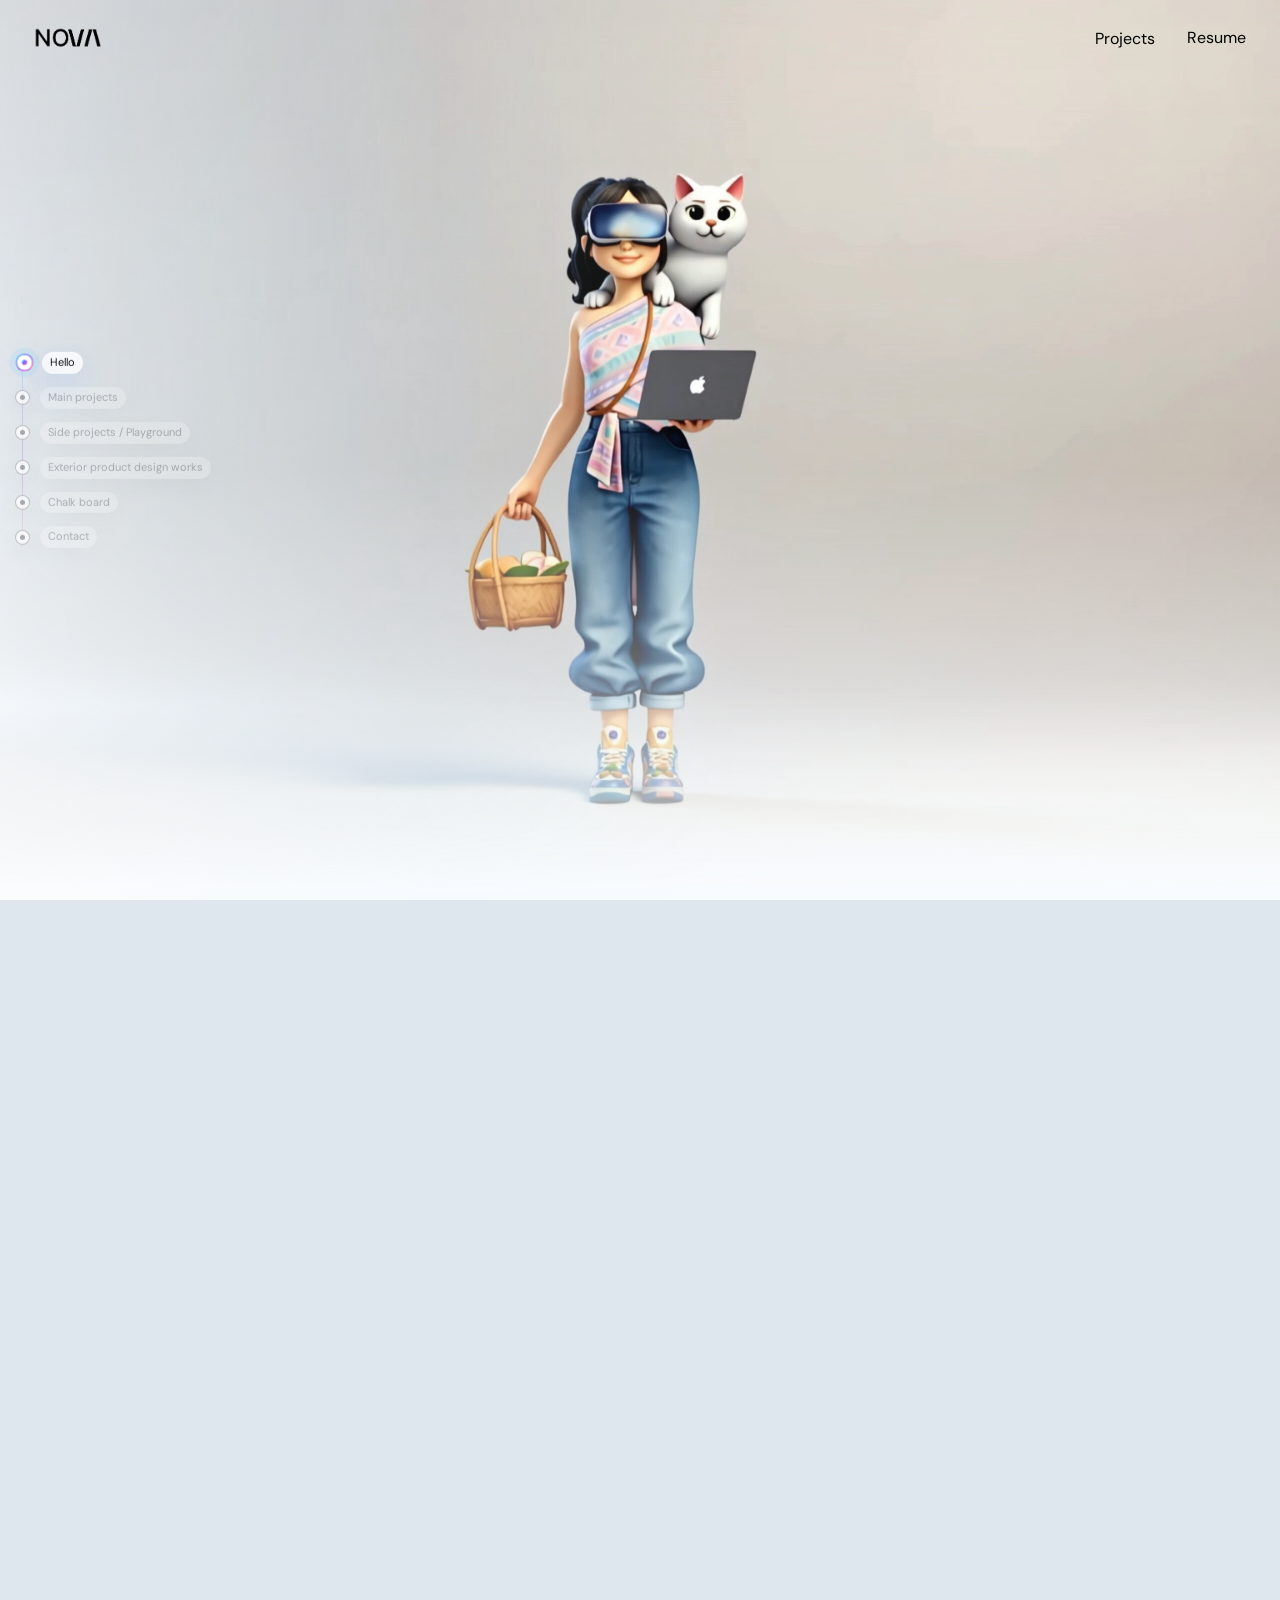
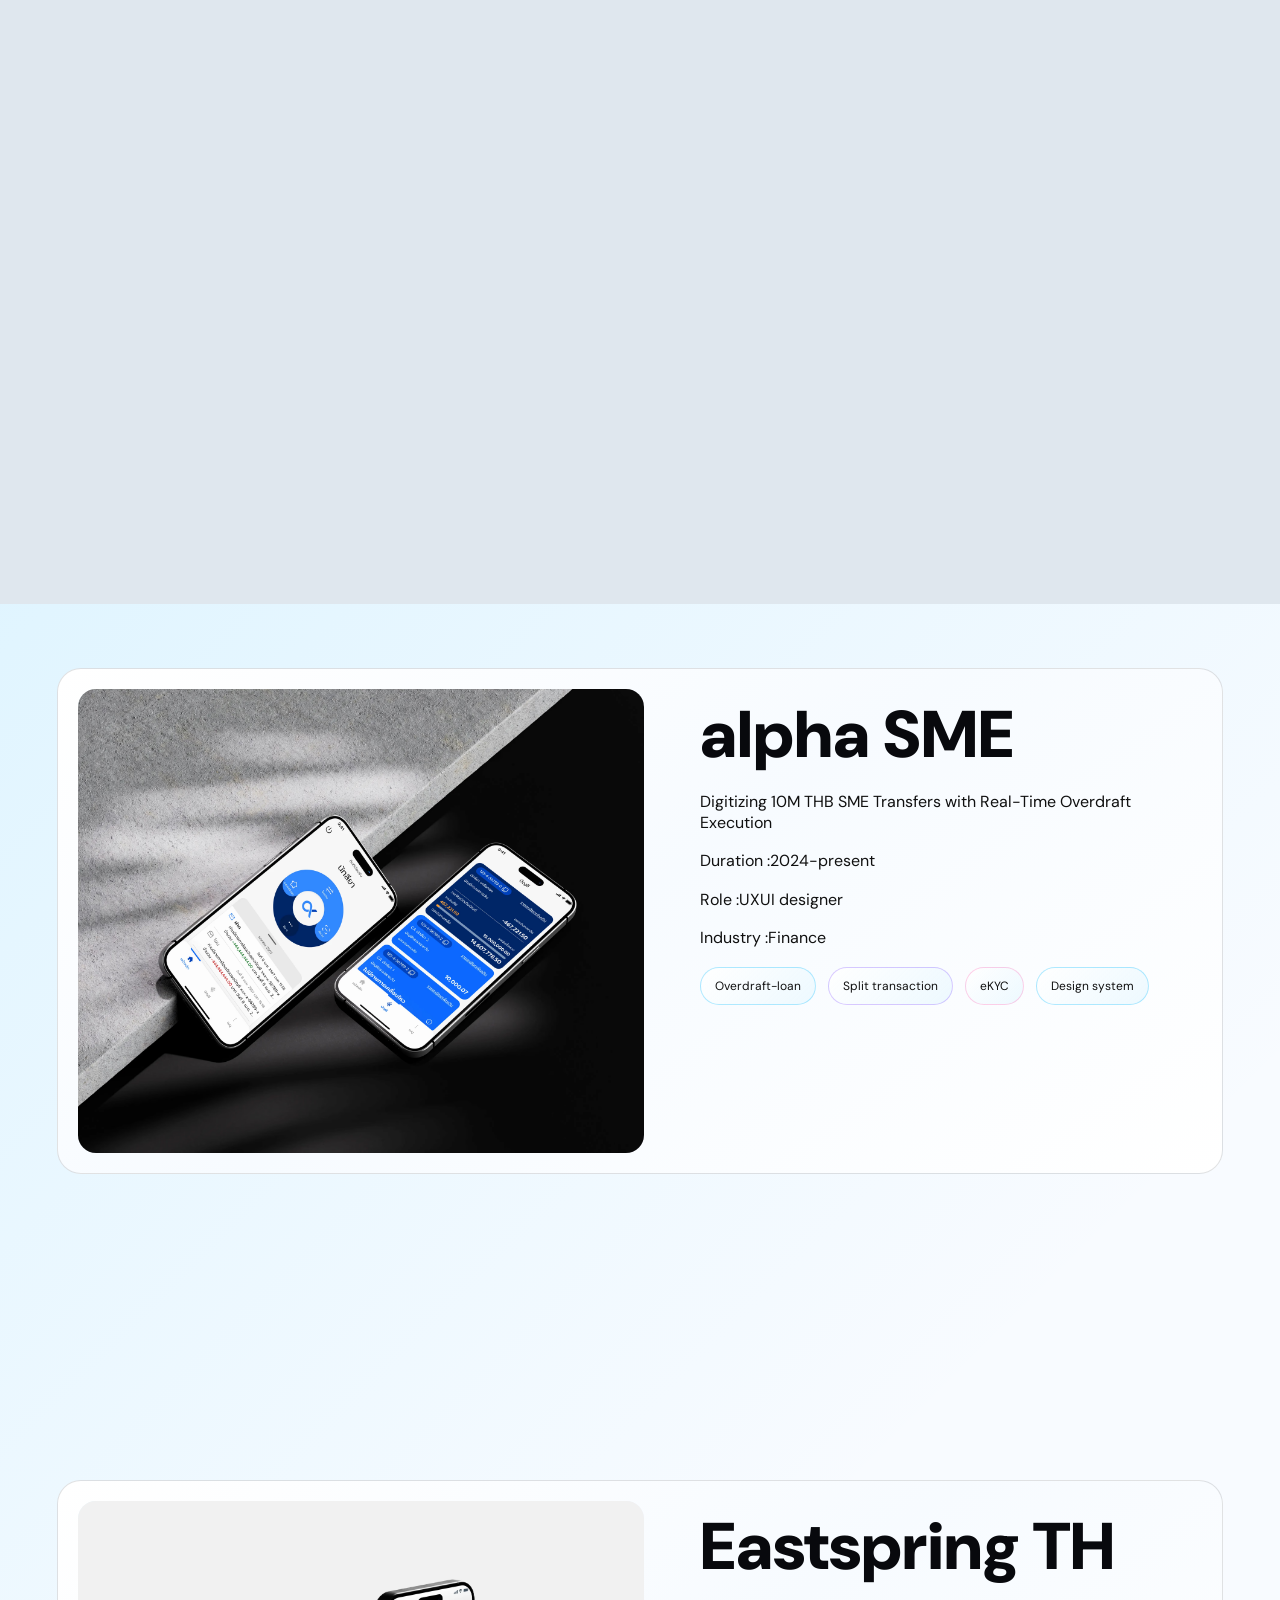
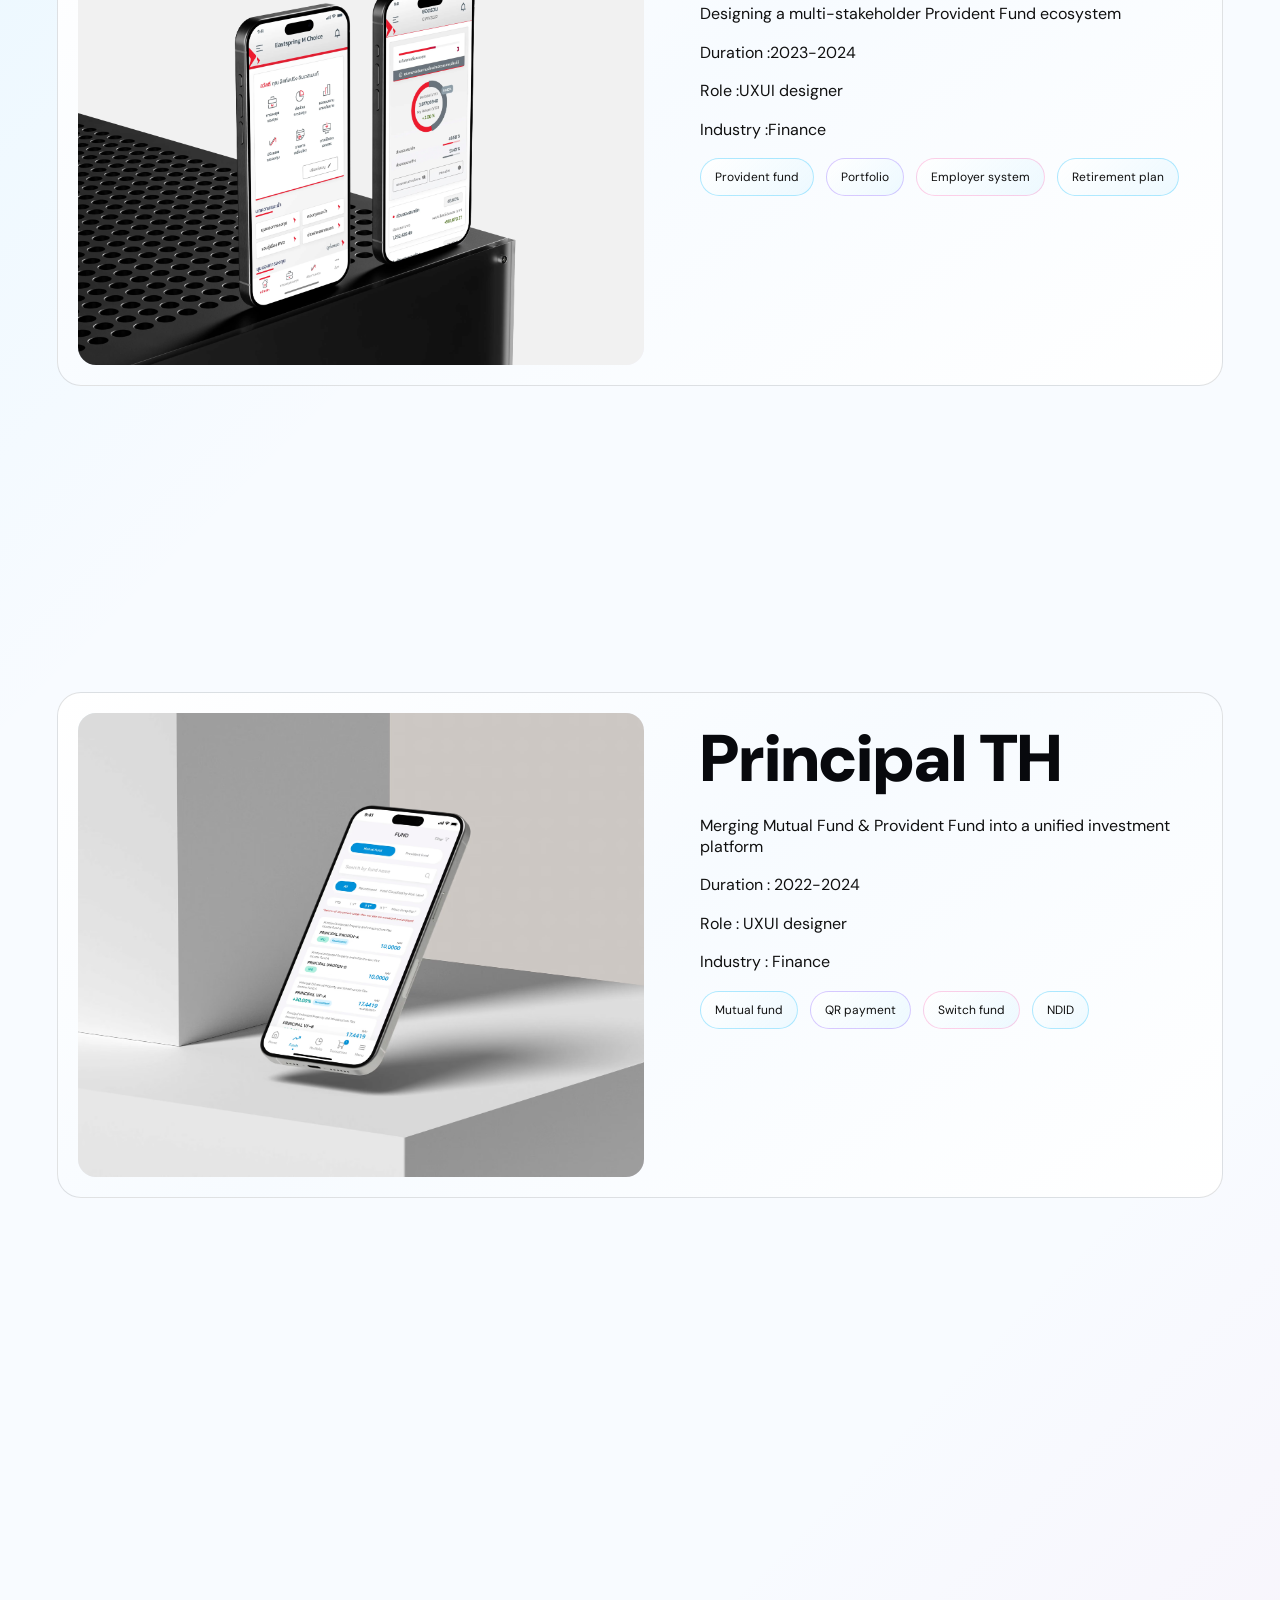
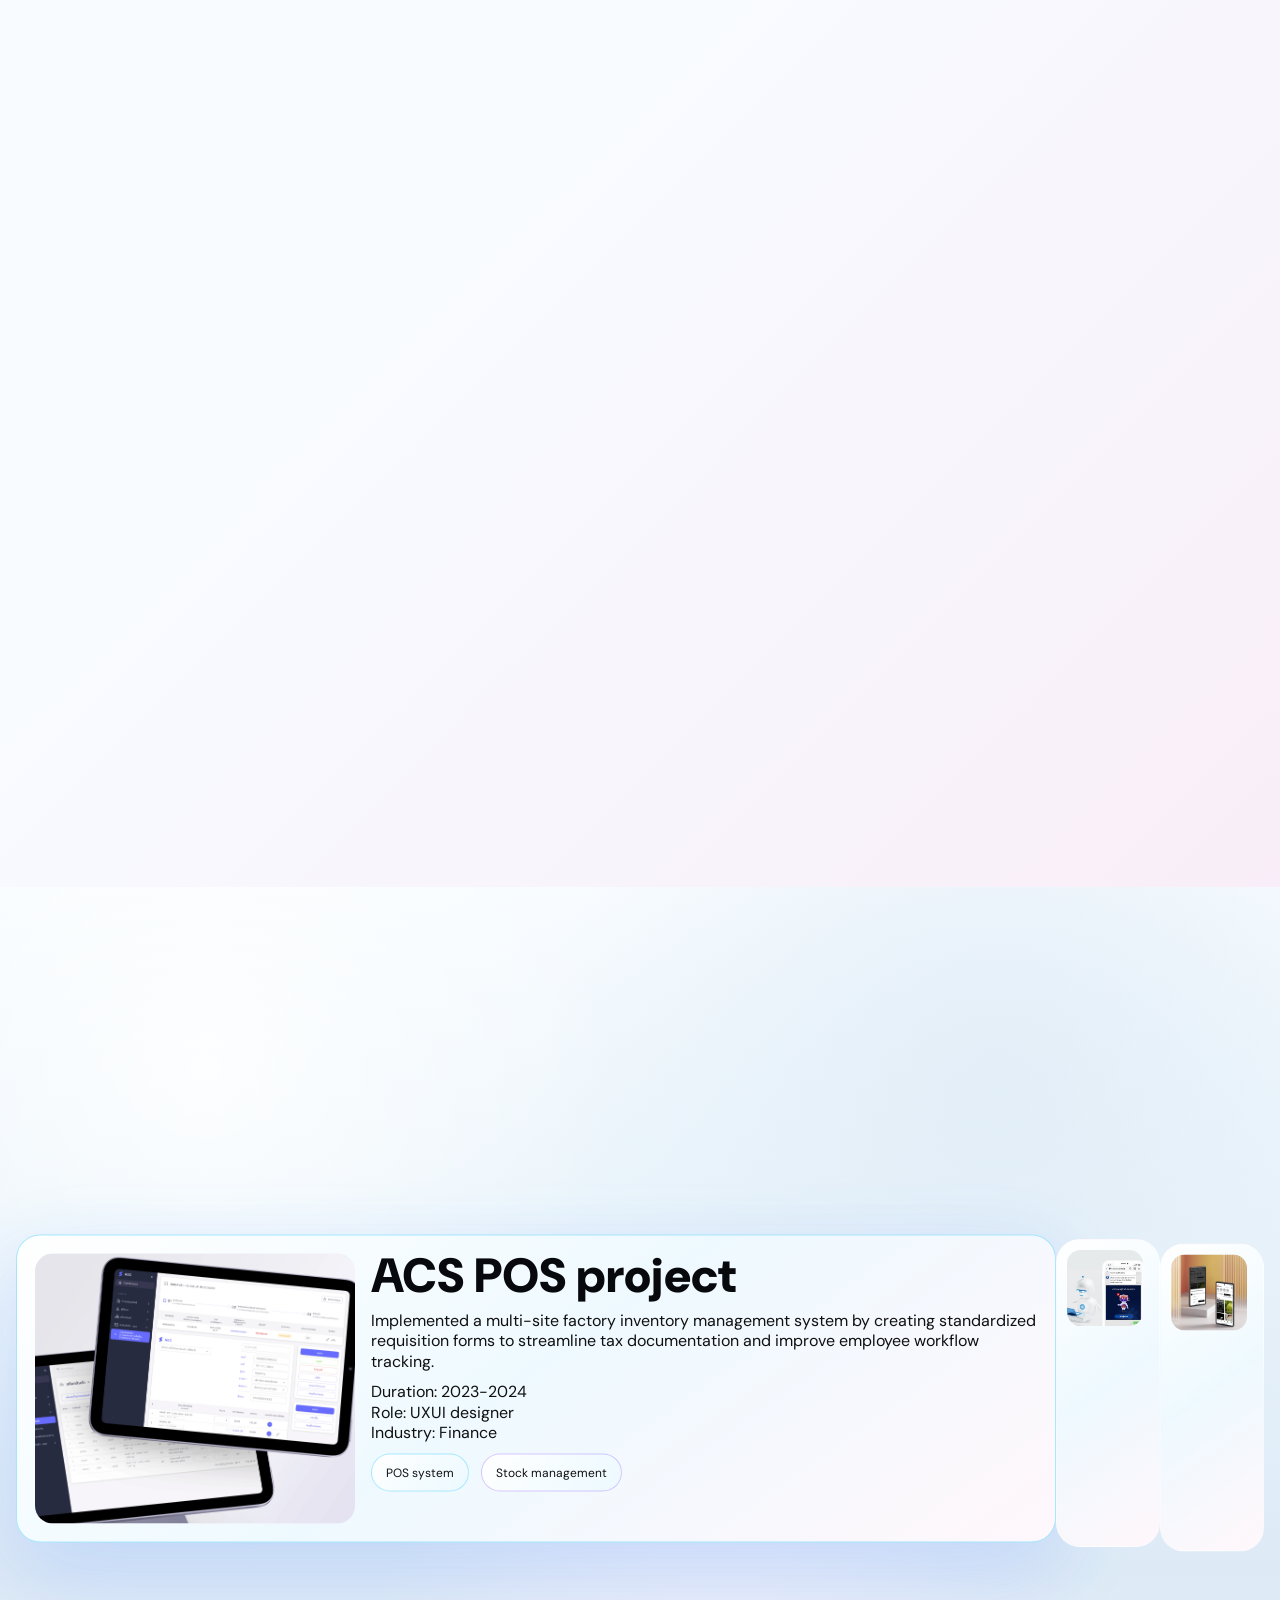
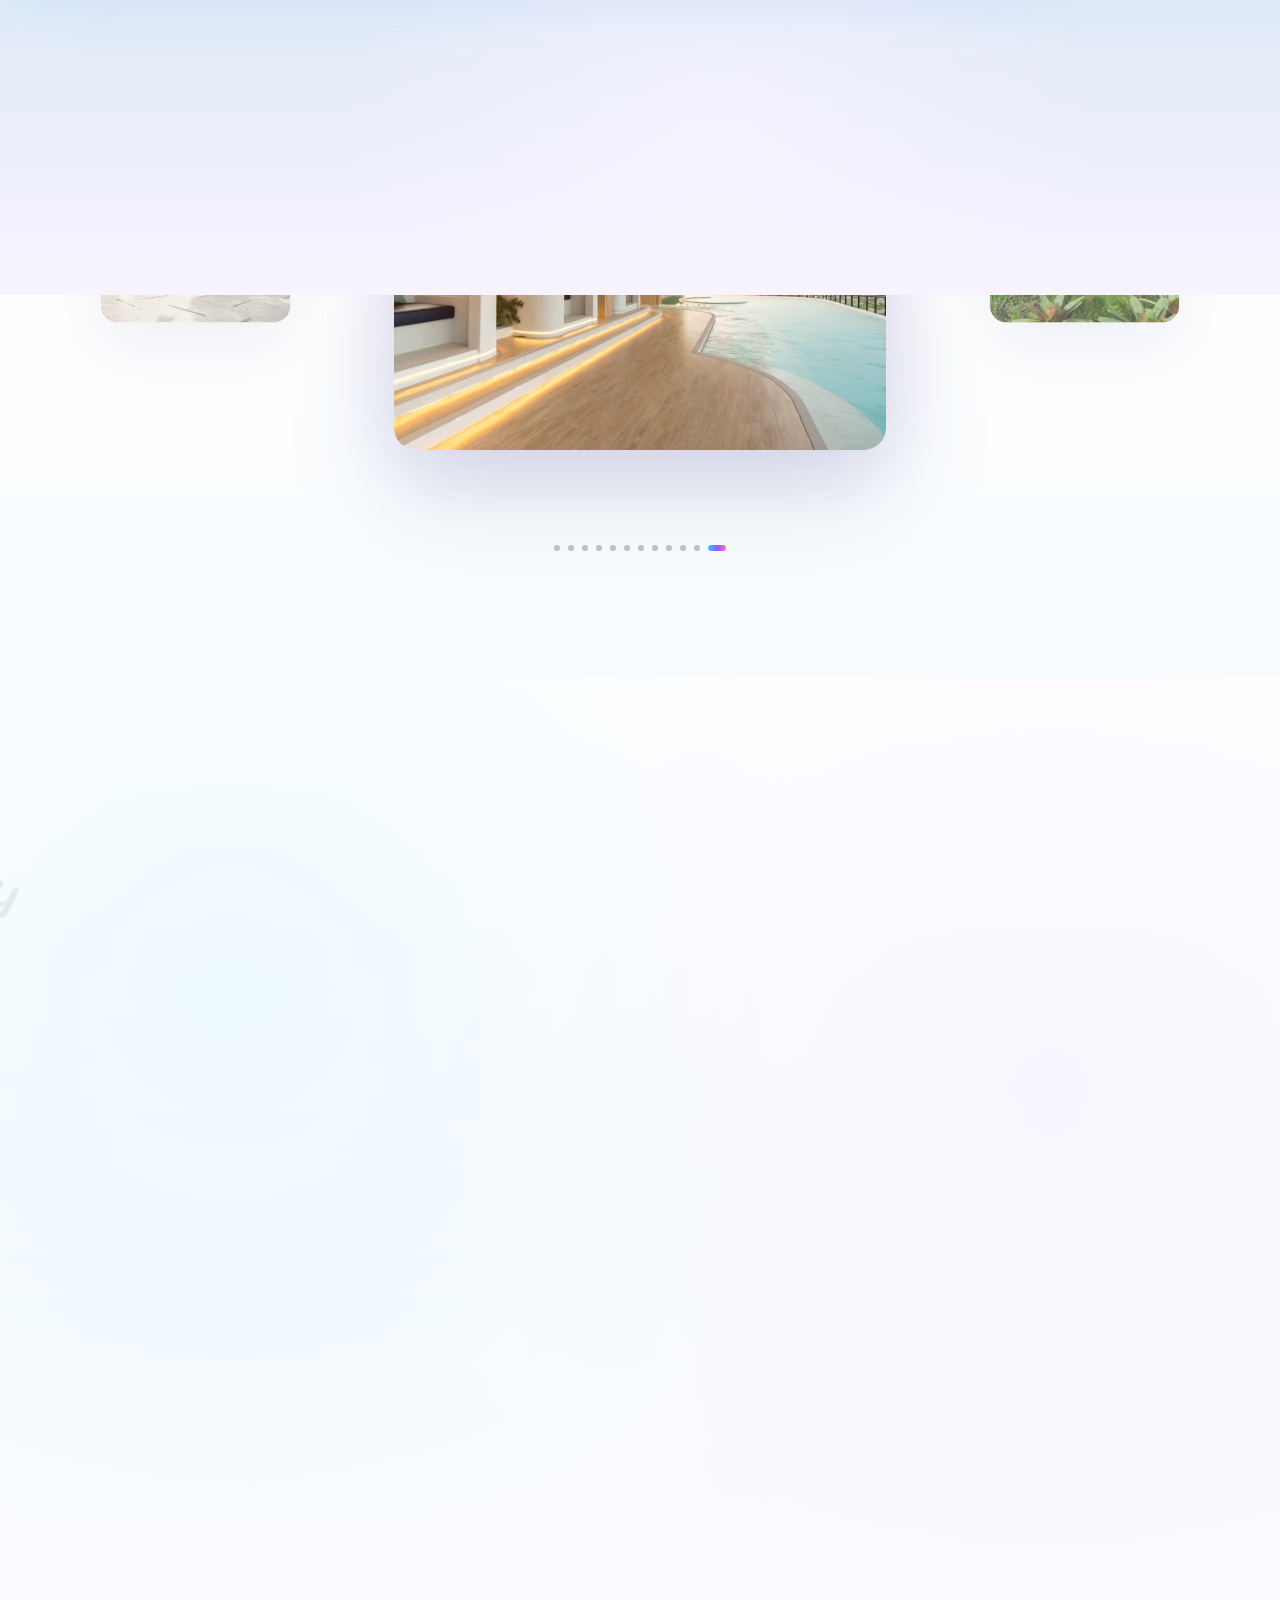
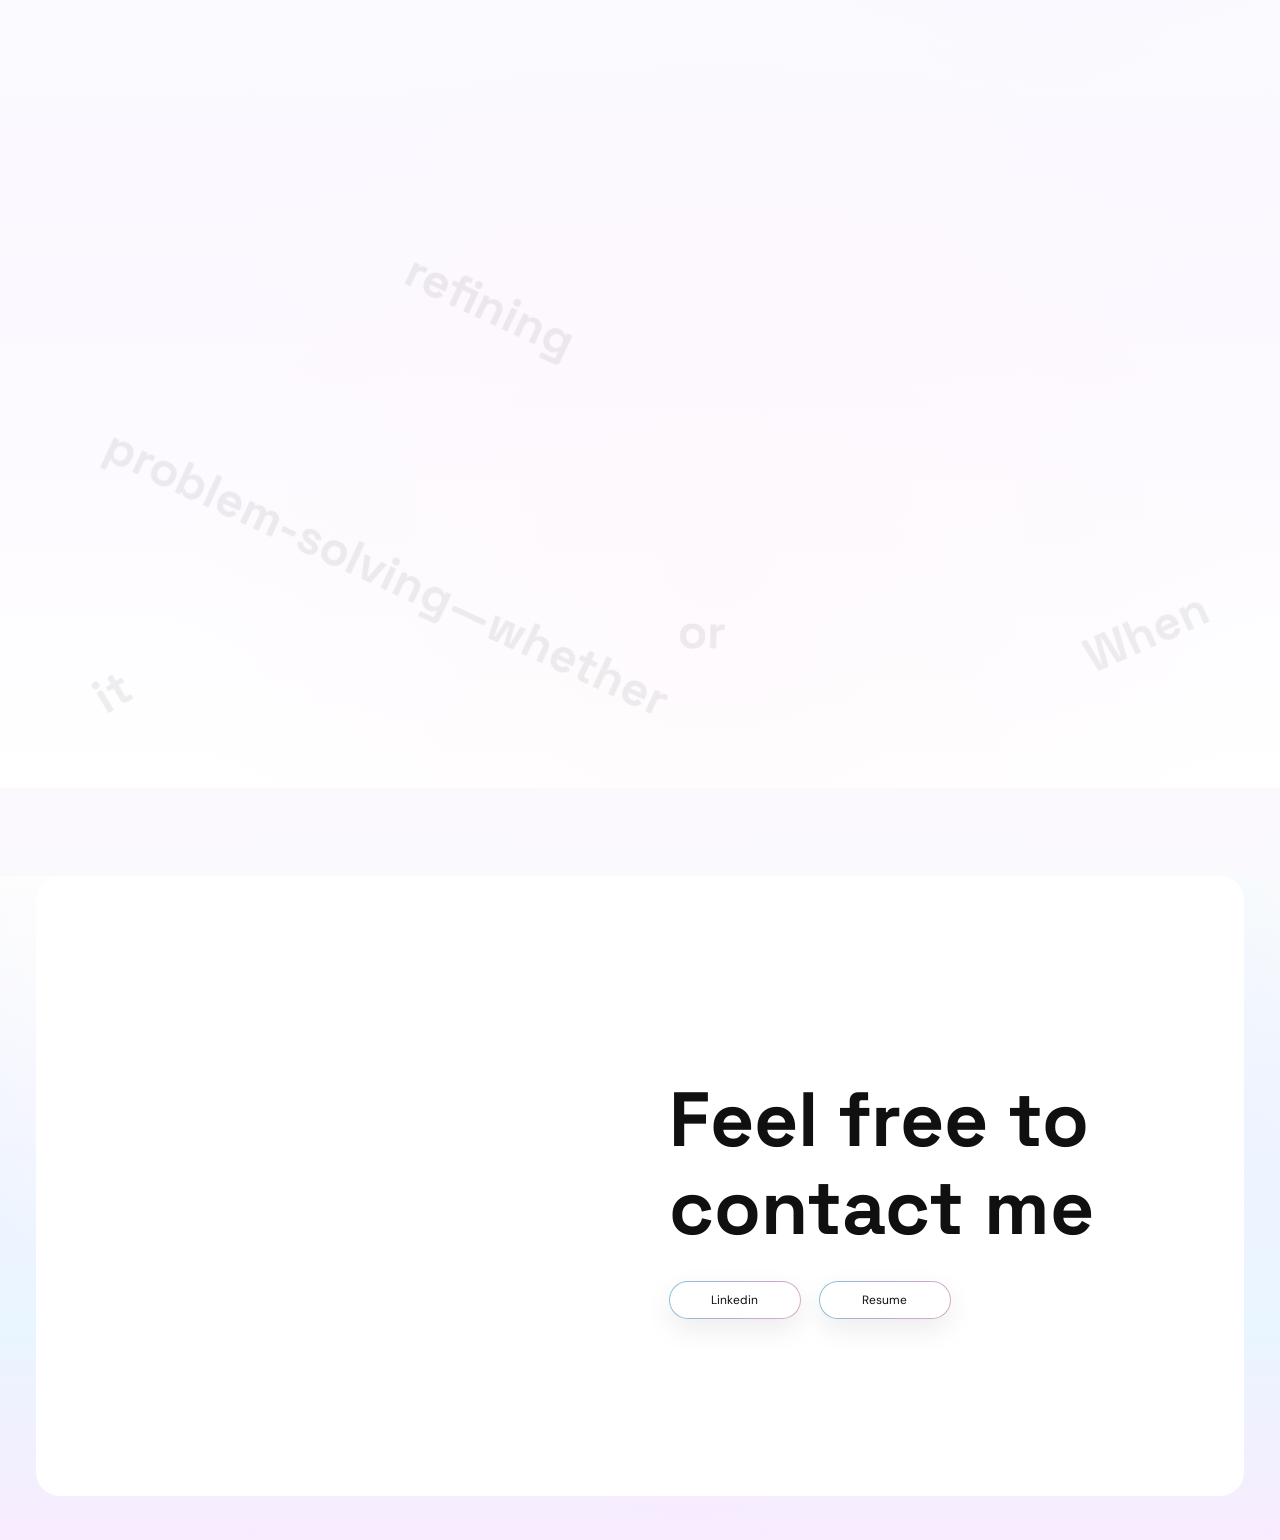
==== human-omo claude02/index.html @ 9e756b09 "hide why me section" ====
<!doctype html>
<html lang="en">
  <head>
    <meta charset="utf-8">
    <meta name="viewport" content="width=device-width, initial-scale=1">
    <meta name="theme-color" content="#fcfcfc">
    <title>Nophathai Portfolio</title>
    <link rel="preload" as="image" href="new003-webp-desktop/frame-001.webp" media="(min-width: 761px)">
    <link rel="preload" as="image" href="new003-webp-desktop/frame-002.webp" media="(min-width: 761px)">
    <link rel="preload" as="image" href="new003-webp-mobile/frame-001.webp" media="(max-width: 760px)">
    <link rel="preload" as="image" href="new003-webp-mobile/frame-002.webp" media="(max-width: 760px)">
    <link rel="preconnect" href="https://fonts.googleapis.com">
    <link rel="preconnect" href="https://fonts.gstatic.com" crossorigin>
    <link href="https://fonts.googleapis.com/css2?family=DM+Sans:wght@400;500;600;700;800;900&family=Space+Grotesk:wght@500;600;700&display=swap" rel="stylesheet">
    <link rel="preload" as="image" href="Logo.png">
    <link rel="preload" as="image" href="gallery/gal_01.jpg">
    <style>
      html, body { margin: 0; background: #dfe7ee; }
      .loader-bubble { position: fixed; z-index: 100; inset: 0; display: grid; place-items: center; background: #dfe7ee; }
      .loader-bubble__text { display: grid; place-items: center; width: clamp(180px, 28vw, 360px); aspect-ratio: 1; border-radius: 50%; background: #9da3a5; color: #000; font-family: system-ui, sans-serif; font-size: clamp(62px, 11vw, 150px); font-weight: 900; }
    </style>
    <link rel="stylesheet" href="styles.css?v=2-1-42-hide-why-timeline">
  </head>
  <body>
    <div class="loader-bubble" aria-live="polite">
      <div class="loader-bubble__text">Hi</div>
    </div>

    <div class="read-cursor" aria-hidden="true">Read more</div>
    <div class="read-cursor-dot" aria-hidden="true"></div>
    <div class="pencil-cursor" aria-hidden="true">✏️</div>

    <header class="site-nav">
      <a class="site-logo" href="https://nophathai.xyz/" aria-label="Go to Home">
        <img class="site-logo__mark" src="Logo.png" alt="Nophathai">
      </a>
      <nav class="site-menu" aria-label="Main navigation">
        <div class="project-menu">
          <a class="nav-link" href="#first-projectsme">Projects</a>
          <div class="project-dropdown" aria-label="Project links">
            <a href="https://nophathai.design/alphasme">
              <img src="reference/main_projects/alphaSME.avif" alt="">
              <span>Alpha SME</span>
            </a>
            <a href="https://nophathai.design/eastspring">
              <img src="reference/main_projects/EastspingTH.avif" alt="">
              <span>Eastspring M ChoiceTH</span>
            </a>
            <a href="https://nophathai.design/principal">
              <img src="reference/main_projects/principalTH.avif" alt="">
              <span>Principal TH</span>
            </a>
          </div>
        </div>
        <a class="nav-link" href="https://drive.google.com/file/d/1puTbi7d4yI_JUJCgYgfAr1UAvf_gmi9f/view?usp=drive_link" target="_blank" rel="noreferrer">Resume</a>
      </nav>
    </header>

    <nav class="section-timeline" aria-label="Section timeline">
      <a class="section-timeline__item is-active" href="#home" data-section-target="home">
        <span class="section-timeline__dot" aria-hidden="true"></span>
        <span class="section-timeline__label">Hello</span>
      </a>
      <a class="section-timeline__item" href="#first-projectsme" data-section-target="first-projectsme">
        <span class="section-timeline__dot" aria-hidden="true"></span>
        <span class="section-timeline__label">Main projects</span>
      </a>
      <a class="section-timeline__item" href="#playground" data-section-target="playground">
        <span class="section-timeline__dot" aria-hidden="true"></span>
        <span class="section-timeline__label">Side projects / Playground</span>
      </a>
      <a class="section-timeline__item" href="#gallery" data-section-target="gallery">
        <span class="section-timeline__dot" aria-hidden="true"></span>
        <span class="section-timeline__label">Exterior product design works</span>
      </a>
      <a class="section-timeline__item" href="#chalk-board" data-section-target="chalk-board">
        <span class="section-timeline__dot" aria-hidden="true"></span>
        <span class="section-timeline__label">Chalk board</span>
      </a>
      <a class="section-timeline__item" href="#why-me" data-section-target="why-me" hidden>
        <span class="section-timeline__dot" aria-hidden="true"></span>
        <span class="section-timeline__label">Why me</span>
      </a>
      <a class="section-timeline__item" href="#contact" data-section-target="contact">
        <span class="section-timeline__dot" aria-hidden="true"></span>
        <span class="section-timeline__label">Contact</span>
      </a>
    </nav>

    <main class="page-shell">
      <section class="sequence-stage" id="home" aria-label="Nophathai hero">
        <div class="sequence-stage__pin">
          <canvas class="sequence-canvas" width="1920" height="1080" aria-hidden="true"></canvas>
          <div class="sequence-shade" aria-hidden="true"></div>
          <div class="hero-copy">
            <h1>I'm Nop</h1>
            <p class="hero-description">I'm a Product designer. I transform fragmented fintech products into unified, state-driven platforms across banking and investment ecosystems, enabling clarity, trust, and confident decisions at scale.</p>
            <a class="pill-button scroll-cue" href="#first-projectsme" aria-label="Go to projects">
              <span>Go to projects</span>
            </a>
          </div>
        </div>
      </section>

      <section class="main-projects" id="first-projectsme" aria-label="Main projects">
        <div class="stack-wrap">
          <a class="project-card main-card read-target" href="https://nophathai.design/alphasme" data-tilt="-1.8">
            <div class="project-media">
              <img src="reference/main_projects/alphaSME.avif" alt="alphaSME product mockup">
            </div>
            <div class="project-info">
              <h2>alpha SME</h2>
              <p>Digitizing 10M THB SME Transfers with Real-Time Overdraft Execution</p>
              <p>Duration :2024-present</p>
              <p>Role :UXUI designer</p>
              <p>Industry :Finance</p>
              <div class="tags">
                <span>Overdraft-loan</span>
                <span>Split transaction</span>
                <span>eKYC</span>
                <span>Design system</span>
              </div>
            </div>
          </a>

          <a class="project-card main-card read-target" href="https://nophathai.design/eastspring" data-tilt="1.6">
            <div class="project-media">
              <img src="reference/main_projects/EastspingTH.avif" alt="Eastspring TH product mockup">
            </div>
            <div class="project-info">
              <h2>Eastspring TH</h2>
              <p>Designing a multi-stakeholder Provident Fund ecosystem</p>
              <p>Duration :2023-2024</p>
              <p>Role :UXUI designer</p>
              <p>Industry :Finance</p>
              <div class="tags">
                <span>Provident fund</span>
                <span>Portfolio</span>
                <span>Employer system</span>
                <span>Retirement plan</span>
              </div>
            </div>
          </a>

          <a class="project-card main-card read-target" href="https://nophathai.design/principal" data-tilt="-1.2">
            <div class="project-media">
              <img src="reference/main_projects/principalTH.avif" alt="Principal TH product mockup">
            </div>
            <div class="project-info">
              <h2>Principal TH</h2>
              <p>Merging Mutual Fund &amp; Provident Fund into a unified investment platform</p>
              <p>Duration : 2022-2024</p>
              <p>Role : UXUI designer</p>
              <p>Industry : Finance</p>
              <div class="tags">
                <span>Mutual fund</span>
                <span>QR payment</span>
                <span>Switch fund</span>
                <span>NDID</span>
              </div>
            </div>
          </a>
        </div>
      </section>

      <section class="side-projects" id="playground" aria-label="Side projects">
        <a class="side-card side-card--active read-target" href="https://nophathai.design/asc-project">
          <div class="side-media"><img src="reference/side_projects/ACS_POS_project.avif" alt="ACS POS project"></div>
          <div class="side-copy">
            <h2>ACS POS project</h2>
            <p>Implemented a multi-site factory inventory management system by creating standardized requisition forms to streamline tax documentation and improve employee workflow tracking.</p>
            <p>Duration: 2023-2024<br>Role: UXUI designer<br>Industry: Finance</p>
            <div class="tags"><span>POS system</span><span>Stock management</span></div>
          </div>
        </a>

        <a class="side-card read-target" href="https://nophathai.design/line-hr-connect">
          <div class="side-media"><img src="reference/side_projects/Line_HR-connect_chatbot.avif" alt="Line HR-connect chatbot"></div>
          <div class="side-copy">
            <h2>Line HR-connect chatbot</h2>
            <p>Access Internal HR Services Anytime, at Your Convenience</p>
            <p>Duration: 2023-2024<br>Role: UXUI designer<br>Industry: Finance</p>
            <div class="tags"><span>GoogleDialogflow</span><span>LineDev</span></div>
          </div>
        </a>

        <a class="side-card read-target" href="https://nophathai.design/youtube-subscriptions">
          <div class="side-media"><img src="reference/side_projects/Youtube_subscriptions.avif" alt="Youtube subscriptions"></div>
          <div class="side-copy">
            <h2>Youtube subscriptions</h2>
            <p>Organize your subscriptions, stay focused, and watch what truly matters to you</p>
            <p>Duration: 2023-2024<br>Role: UXUI designer<br>Industry: Finance</p>
            <div class="tags"><span>Filter subscriptions</span><span>Manage group</span></div>
          </div>
        </a>
      </section>

      <section class="gallery-section" id="gallery" aria-label="Gallery">
        <div class="marquee gallery-marquee">
          <span>Designing spaces, now designing screens. Same passion, different canvas.</span>
          <span>Designing spaces, now designing screens. Same passion, different canvas.</span>
          <span>Designing spaces, now designing screens. Same passion, different canvas.</span>
          <span>Designing spaces, now designing screens. Same passion, different canvas.</span>
        </div>
        <div class="gallery-track" aria-label="Carousel gallery"></div>
        <div class="gallery-pagination" aria-label="Gallery pagination"></div>
      </section>

      <section class="chalk-section" id="chalk-board" aria-label="Design statement">
        <canvas class="chalk-canvas" aria-hidden="true"></canvas>
        <button class="chalk-eraser" type="button" aria-label="Clear chalk drawing">
          <img src="eraser001.png" alt="">
        </button>
        <div class="chalk-sentence" aria-label="Design is creative problem-solving, whether refining the old or inventing the new. When it is right, it is naturally beautiful"></div>
        <div class="chalk-palette" aria-label="Chalk gradient colors">
          <button class="chalk-color is-active" type="button" data-chalk-gradient="blue" aria-label="Blue to cyan gradient" aria-pressed="true">
            <span style="--swatch-a: #7b5cff; --swatch-b: #35c8ff;"></span>
          </button>
          <button class="chalk-color" type="button" data-chalk-gradient="fire" aria-label="Red to orange gradient" aria-pressed="false">
            <span style="--swatch-a: #ff3d5a; --swatch-b: #ff9d2f;"></span>
          </button>
          <button class="chalk-color" type="button" data-chalk-gradient="green" aria-label="Green to yellow gradient" aria-pressed="false">
            <span style="--swatch-a: #16c784; --swatch-b: #d9ff6a;"></span>
          </button>
          <button class="chalk-color" type="button" data-chalk-gradient="mono" aria-label="White to black gradient" aria-pressed="false">
            <span style="--swatch-a: #ffffff; --swatch-b: #0b0b0f;"></span>
          </button>
        </div>
      </section>

      <section class="why-contact-shell">
        <section class="why-me" id="why-me" aria-label="Why me" data-section-hidden="true" hidden>
          <div class="marquee skills-marquee skills-marquee--top">
            <span>RESEARCH&nbsp;&nbsp;&nbsp; DESIGN&nbsp;&nbsp;&nbsp; WIREFRAME&nbsp;&nbsp;&nbsp; PROTOTYPE&nbsp;&nbsp;&nbsp; USABILITY TESTING&nbsp;&nbsp;&nbsp;</span>
            <span>RESEARCH&nbsp;&nbsp;&nbsp; DESIGN&nbsp;&nbsp;&nbsp; WIREFRAME&nbsp;&nbsp;&nbsp; PROTOTYPE&nbsp;&nbsp;&nbsp; USABILITY TESTING&nbsp;&nbsp;&nbsp;</span>
            <span>RESEARCH&nbsp;&nbsp;&nbsp; DESIGN&nbsp;&nbsp;&nbsp; WIREFRAME&nbsp;&nbsp;&nbsp; PROTOTYPE&nbsp;&nbsp;&nbsp; USABILITY TESTING&nbsp;&nbsp;&nbsp;</span>
            <span>RESEARCH&nbsp;&nbsp;&nbsp; DESIGN&nbsp;&nbsp;&nbsp; WIREFRAME&nbsp;&nbsp;&nbsp; PROTOTYPE&nbsp;&nbsp;&nbsp; USABILITY TESTING&nbsp;&nbsp;&nbsp;</span>
          </div>
          <div class="why-layout">
            <h2>Why me?</h2>
            <div class="bento-grid">
              <article class="bento-card bento-card--wide">
                <img src="why_me/idea.png?v=2-1-31" alt="">
                <p>10 years of bringing design ideas to life.</p>
              </article>
              <article class="bento-card">
                <img src="why_me/thoughtful.png" alt="">
                <p>Thoughtful execution with a sharp eye for detail.</p>
              </article>
              <article class="bento-card">
                <img src="why_me/technology.png" alt="">
                <p>Constantly evolving alongside new technologies.</p>
              </article>
              <article class="bento-card bento-card--tall">
                <img src="why_me/coco.png" alt="">
                <p>An absolute cat lover.</p>
              </article>
              <article class="bento-card">
                <img src="why_me/friendly.png" alt="">
                <p>Friendly, energetic, and always up for a good challenge.</p>
              </article>
            </div>
          </div>
          <div class="marquee skills-marquee skills-marquee--bottom">
            <span>RESEARCH&nbsp;&nbsp;&nbsp; DESIGN&nbsp;&nbsp;&nbsp; WIREFRAME&nbsp;&nbsp;&nbsp; PROTOTYPE&nbsp;&nbsp;&nbsp; USABILITY TESTING&nbsp;&nbsp;&nbsp;</span>
            <span>RESEARCH&nbsp;&nbsp;&nbsp; DESIGN&nbsp;&nbsp;&nbsp; WIREFRAME&nbsp;&nbsp;&nbsp; PROTOTYPE&nbsp;&nbsp;&nbsp; USABILITY TESTING&nbsp;&nbsp;&nbsp;</span>
            <span>RESEARCH&nbsp;&nbsp;&nbsp; DESIGN&nbsp;&nbsp;&nbsp; WIREFRAME&nbsp;&nbsp;&nbsp; PROTOTYPE&nbsp;&nbsp;&nbsp; USABILITY TESTING&nbsp;&nbsp;&nbsp;</span>
            <span>RESEARCH&nbsp;&nbsp;&nbsp; DESIGN&nbsp;&nbsp;&nbsp; WIREFRAME&nbsp;&nbsp;&nbsp; PROTOTYPE&nbsp;&nbsp;&nbsp; USABILITY TESTING&nbsp;&nbsp;&nbsp;</span>
          </div>
        </section>

        <section class="contact-section" id="contact" aria-label="Contact">
          <div class="contact-highlight" aria-hidden="true"></div>
          <div class="contact-copy">
            <h2>Feel free to<br>contact me</h2>
            <div class="contact-actions">
              <a class="pill-button" href="https://www.linkedin.com/in/nophathai-vasasmith" target="_blank" rel="noreferrer">Linkedin</a>
              <a class="pill-button" href="https://drive.google.com/file/d/1puTbi7d4yI_JUJCgYgfAr1UAvf_gmi9f/view?usp=drive_link" target="_blank" rel="noreferrer">Resume</a>
            </div>
          </div>
        </section>
      </section>
    </main>

    <script src="script.js?v=2-1-42-hide-why-timeline"></script>
  </body>
</html>
---- human-omo claude02/styles.css ----
:root {
  --bg: #fcfcfc;
  --ink: #101010;
  --muted: #7f7f7f;
  --line: rgba(16, 16, 16, 0.13);
  --soft: #eeeeee;
  --blue-soft: #c3cfda;
  --section-blue: #d6e3ef;
  --accent-cyan: #35c8ff;
  --accent-purple: #8c5cff;
  --accent-pink: #ff6fb7;
  --accent-lime: #d9ff6a;
  --accent-ice: #eaf8ff;
  --charcoal: #09090c;
  --ease: cubic-bezier(0.22, 1, 0.36, 1);
  --font: "DM Sans", Inter, ui-sans-serif, system-ui, -apple-system, BlinkMacSystemFont, "Segoe UI", sans-serif;
  --heading-font: "Space Grotesk", "DM Sans", Inter, ui-sans-serif, system-ui, sans-serif;
  --main-card-h: clamp(486px, 43vw, 506px);
}

* {
  box-sizing: border-box;
}

html {
  background: #dfe7ee;
  color: var(--ink);
  scroll-behavior: smooth;
  scrollbar-width: none;
}

body {
  margin: 0;
  min-width: 320px;
  background: #dfe7ee;
  color: var(--ink);
  font-family: var(--font);
  letter-spacing: 0;
  overflow-x: hidden;
  -ms-overflow-style: none;
}

body::-webkit-scrollbar {
  display: none;
}

body.is-loading {
  overflow: hidden;
}

body.has-read-cursor {
  cursor: none;
}

a {
  color: inherit;
  text-decoration: none;
}

img,
canvas,
video {
  display: block;
  max-width: 100%;
}

button,
a {
  -webkit-tap-highlight-color: transparent;
}

.page-shell {
  overflow: clip;
  background:
    linear-gradient(180deg, #fcfcfc 0%, #f6fbff 24%, #fcfcfc 48%, #f7f2ff 76%, #fcfcfc 100%);
}

section {
  max-width: 100%;
}

.site-nav {
  position: fixed;
  top: 0;
  left: 0;
  z-index: 40;
  display: flex;
  align-items: center;
  justify-content: space-between;
  width: 100%;
  padding: clamp(16px, 2vw, 24px) clamp(18px, 3.2vw, 34px);
  color: var(--ink);
  pointer-events: none;
}

.site-logo,
.nav-link {
  pointer-events: auto;
  color: #000;
  font-size: 16px;
  font-weight: 400;
  line-height: 1;
  transition: color 320ms var(--ease), opacity 320ms var(--ease);
}

.nav-link:hover,
.site-logo:hover {
  opacity: 0.7;
}

.site-logo {
  position: relative;
  display: block;
  width: clamp(54px, 5.2vw, 74px);
  aspect-ratio: 171 / 72;
}

.site-logo__mark {
  display: block;
  width: 100%;
  height: 100%;
  object-fit: contain;
  opacity: 1;
}

.site-menu {
  display: flex;
  align-items: center;
  gap: clamp(20px, 3vw, 32px);
}

.section-timeline {
  position: fixed;
  left: clamp(12px, 1.2vw, 20px);
  top: 50%;
  z-index: 34;
  display: grid;
  gap: 13px;
  padding: 14px 10px 14px 0;
  transform: translateY(-50%);
  pointer-events: none;
}

.section-timeline::before {
  content: "";
  position: absolute;
  left: 7px;
  top: 24px;
  bottom: 24px;
  width: 1px;
  background: linear-gradient(180deg, rgba(53, 200, 255, 0.26), rgba(140, 92, 255, 0.38), rgba(255, 111, 183, 0.22));
  opacity: 0.7;
}

.section-timeline__item {
  position: relative;
  display: inline-flex;
  align-items: center;
  gap: 10px;
  width: max-content;
  max-width: min(248px, 24vw);
  min-height: 18px;
  color: rgba(14, 18, 28, 0.48);
  font-size: 11px;
  font-weight: 400;
  line-height: 1.08;
  pointer-events: auto;
  transition: color 260ms var(--ease), transform 260ms var(--ease), opacity 260ms var(--ease);
}

.section-timeline__item[data-section-target="why-me"] {
  display: none;
}

.section-timeline__dot {
  position: relative;
  z-index: 1;
  flex: 0 0 auto;
  width: 15px;
  height: 15px;
  border: 1px solid rgba(14, 18, 28, 0.24);
  border-radius: 50%;
  background: rgba(255, 255, 255, 0.66);
  box-shadow: 0 8px 22px rgba(16, 16, 16, 0.08);
  transition: border-color 260ms var(--ease), background 260ms var(--ease), box-shadow 260ms var(--ease), transform 260ms var(--ease);
}

.section-timeline__dot::after {
  content: "";
  position: absolute;
  inset: 4px;
  border-radius: 50%;
  background: rgba(14, 18, 28, 0.34);
  transition: background 260ms var(--ease), transform 260ms var(--ease);
}

.section-timeline__label {
  display: inline-block;
  padding: 5px 8px;
  border-radius: 999px;
  background: rgba(255, 255, 255, 0.42);
  backdrop-filter: blur(12px);
  box-shadow: 0 10px 26px rgba(16, 16, 16, 0.05);
  opacity: 0.58;
  transition: opacity 260ms var(--ease), background 260ms var(--ease), box-shadow 260ms var(--ease);
}

.section-timeline__item:hover,
.section-timeline__item.is-active {
  color: rgba(8, 9, 13, 0.94);
  transform: translate3d(2px, 0, 0);
}

.section-timeline__item:hover .section-timeline__label,
.section-timeline__item.is-active .section-timeline__label {
  background: rgba(255, 255, 255, 0.76);
  box-shadow: 0 14px 36px rgba(53, 200, 255, 0.12), 0 10px 28px rgba(140, 92, 255, 0.1);
  opacity: 1;
}

.section-timeline__item.is-active .section-timeline__dot {
  border-color: transparent;
  background:
    linear-gradient(#fff, #fff) padding-box,
    linear-gradient(135deg, var(--accent-cyan), var(--accent-purple), var(--accent-pink)) border-box;
  box-shadow: 0 0 0 5px rgba(53, 200, 255, 0.1), 0 12px 34px rgba(140, 92, 255, 0.2);
  transform: scale(1.18);
}

.section-timeline__item.is-active .section-timeline__dot::after {
  background: linear-gradient(135deg, var(--accent-cyan), var(--accent-purple), var(--accent-pink));
  transform: scale(0.9);
}

.project-menu {
  position: relative;
  pointer-events: auto;
}

.project-dropdown {
  position: absolute;
  top: calc(100% + 14px);
  right: 0;
  display: grid;
  grid-template-columns: repeat(3, 200px);
  gap: 12px;
  min-width: 0;
  padding: 12px;
  border: 1px solid rgba(140, 92, 255, 0.14);
  border-radius: 24px;
  background:
    linear-gradient(135deg, rgba(255, 255, 255, 0.98), rgba(241, 248, 255, 0.98)),
    #fff;
  color: var(--ink);
  box-shadow: 0 28px 90px rgba(44, 59, 99, 0.18);
  opacity: 0;
  transform: translate3d(0, -8px, 0) scale(0.98);
  visibility: hidden;
  transition:
    opacity 240ms var(--ease),
    transform 280ms var(--ease),
    visibility 240ms var(--ease);
}

.project-menu:hover .project-dropdown,
.project-menu:focus-within .project-dropdown {
  opacity: 1;
  transform: translate3d(0, 0, 0) scale(1);
  visibility: visible;
}

.project-dropdown a {
  display: grid;
  gap: 10px;
  padding: 8px;
  border-radius: 18px;
  font-size: 14px;
  font-weight: 400;
  line-height: 1.15;
  transition: background-color 180ms var(--ease), transform 180ms var(--ease);
}

.project-dropdown a img {
  width: 200px;
  aspect-ratio: 1;
  border-radius: 16px;
  object-fit: cover;
}

.project-dropdown a:hover {
  background: linear-gradient(135deg, rgba(53, 200, 255, 0.14), rgba(255, 111, 183, 0.12));
}

.loader-bubble {
  position: fixed;
  z-index: 100;
  inset: 0;
  display: grid;
  place-items: center;
  background: #dfe7ee;
  pointer-events: auto;
  overflow: hidden;
}

.loader-bubble__text {
  display: grid;
  place-items: center;
  width: clamp(180px, 28vw, 360px);
  aspect-ratio: 1;
  border-radius: 50%;
  background:
    radial-gradient(circle at 18% 18%, #e0eef7 0 16%, transparent 34%),
    radial-gradient(circle at 82% 22%, #ecf8fa 0 18%, transparent 36%),
    radial-gradient(circle at 76% 84%, #e1d7cf 0 18%, transparent 38%),
    linear-gradient(135deg, #878785, #9da3a5 18%, #8c5cff 42%, #35c8ff 62%, #ff6fb7 82%, #d9ff6a);
  background-size: 180% 180%, 170% 170%, 190% 190%, 240% 240%;
  color: #000;
  font-size: clamp(62px, 11vw, 150px);
  font-weight: 900;
  line-height: 1;
  animation: bubbleGradient 5200ms ease-in-out infinite alternate;
  transform: translate3d(0, 0, 0) scale(1);
  transition:
    opacity 820ms var(--ease),
    transform 1200ms var(--ease);
}

body.sequence-ready .loader-bubble {
  pointer-events: none;
  animation: loaderFade 1200ms var(--ease) forwards;
}

body.sequence-ready .loader-bubble__text {
  opacity: 0;
  transform: translate3d(0, 0, 0) scale(12);
}

.sequence-stage {
  position: relative;
  height: 245svh;
  background: #dfe7ee;
}

.sequence-stage__pin {
  position: sticky;
  top: 0;
  height: 100svh;
  overflow: hidden;
  background: #dfe7ee;
}

.sequence-canvas {
  width: 100%;
  height: 100%;
  background: #dfe7ee url("new003-webp-desktop/frame-001.webp") center / cover no-repeat;
  opacity: 0;
  transition: opacity 560ms var(--ease);
}

.sequence-canvas.is-ready {
  opacity: 1;
}

.sequence-shade {
  pointer-events: none;
  position: absolute;
  inset: 0;
  background:
    linear-gradient(90deg, rgba(252, 252, 252, 0.62), rgba(234, 248, 255, 0.14) 34%, rgba(252, 252, 252, 0) 58%),
    linear-gradient(180deg, rgba(252, 252, 252, 0.04), rgba(252, 252, 252, 0) 52%, rgba(246, 251, 255, 0.72) 92%, #f8fbff 99%);
}

.hero-copy {
  --copy-x: 112vw;
  --copy-y: -8px;
  position: absolute;
  z-index: 2;
  top: clamp(140px, 18vh, 210px);
  right: clamp(24px, 6vw, 96px);
  display: grid;
  justify-items: center;
  width: min(520px, calc(100% - 48px));
  color: var(--ink);
  text-align: center;
  opacity: 0;
  transform: translate3d(var(--copy-x), var(--copy-y), 0);
  will-change: transform, opacity;
}

.hero-copy h1 {
  margin: 0 0 18px;
  font-family: var(--heading-font);
  font-size: clamp(64px, 7.4vw, 118px);
  font-weight: 950;
  line-height: 0.86;
  letter-spacing: 0;
  color: #fff;
  text-shadow: 0 1px 22px rgba(16, 16, 16, 0.12), 0 0 34px rgba(255, 255, 255, 0.22);
}

.hero-description {
  max-width: 46ch;
  margin: 0 0 34px;
  font-size: clamp(15px, 1.18vw, 18px);
  font-weight: 400;
  line-height: 1.48;
  color: rgba(16, 16, 16, 0.78);
}

.pill-button {
  display: inline-grid;
  place-items: center;
  min-width: 132px;
  height: 38px;
  padding: 0 18px;
  border: 1px solid rgba(16, 16, 16, 0.16);
  border-radius: 999px;
  background: linear-gradient(#fff, #fff) padding-box, linear-gradient(110deg, rgba(53, 200, 255, 0.48), rgba(140, 92, 255, 0.32), rgba(255, 111, 183, 0.38)) border-box;
  color: var(--ink);
  font-size: 12px;
  font-weight: 400;
  line-height: 1;
  box-shadow: 0 10px 28px rgba(16, 16, 16, 0.08);
  transition:
    background-color 280ms var(--ease),
    border-color 280ms var(--ease),
    color 280ms var(--ease),
    transform 280ms var(--ease),
    box-shadow 280ms var(--ease);
}

.pill-button:hover {
  border-color: transparent;
  background: linear-gradient(110deg, #101010, #20203a 46%, #101010) padding-box, linear-gradient(110deg, var(--accent-cyan), var(--accent-purple), var(--accent-pink)) border-box;
  color: #fff;
  box-shadow: 0 18px 48px rgba(53, 200, 255, 0.22), 0 18px 42px rgba(140, 92, 255, 0.16);
}

.scroll-cue {
  opacity: 0;
  pointer-events: none;
  transform: translate3d(0, -8px, 0) scale(0.96);
}

.scroll-cue.is-visible {
  opacity: 1;
  pointer-events: auto;
  transform: translate3d(0, 0, 0) scale(1);
}

.main-projects {
  position: relative;
  z-index: 1;
  padding: clamp(34px, 6vw, 64px) clamp(16px, 4vw, 56px) clamp(98px, 14vw, 170px);
  background:
    linear-gradient(135deg, rgba(53, 200, 255, 0.12), rgba(255, 255, 255, 0) 34%),
    linear-gradient(315deg, rgba(255, 111, 183, 0.12), rgba(255, 255, 255, 0) 36%),
    #f8fbff;
  margin-top: -1px;
}

.stack-wrap {
  position: relative;
  min-height: 405svh;
}

.project-card {
  display: grid;
  grid-template-columns: minmax(280px, 1.05fr) minmax(300px, 0.95fr);
  gap: clamp(24px, 4vw, 46px);
  width: min(1166px, 100%);
  height: var(--main-card-h);
  margin: 0 auto;
  padding: clamp(16px, 1.6vw, 20px);
  border: 1px solid rgba(14, 18, 28, 0.12);
  border-radius: 24px;
  background:
    linear-gradient(145deg, #ffffff 0%, #f7fbff 48%, #ffffff 100%);
  color: var(--ink);
  overflow: hidden;
  transform-origin: 50% 72%;
  transition:
    transform 420ms var(--ease),
    box-shadow 420ms var(--ease),
    border-color 420ms var(--ease);
}

.main-card {
  position: sticky;
  top: calc(50svh - (var(--main-card-h) / 2));
  margin-bottom: 34vh;
}

.main-card:nth-child(1) {
  z-index: 3;
}

.main-card:nth-child(2) {
  z-index: 4;
}

.main-card:nth-child(3) {
  z-index: 5;
}

.project-card:hover {
  border-color: rgba(53, 200, 255, 0.42);
  box-shadow: 0 30px 90px rgba(44, 59, 99, 0.14), 0 20px 54px rgba(140, 92, 255, 0.12);
}

.project-media,
.side-media {
  overflow: hidden;
  border-radius: 18px;
  background: linear-gradient(135deg, #eaf8ff, #f5f0ff);
}

.project-media img,
.side-media img,
.gallery-card img,
.bento-card img {
  width: 100%;
  height: 100%;
  object-fit: cover;
}

.project-media img,
.side-media img {
  transform: scale(1);
  transition: transform 850ms var(--ease), filter 500ms var(--ease);
}

.project-card:hover .project-media img,
.side-card:hover .side-media img {
  transform: scale(1.5);
}

.project-info {
  display: grid;
  align-content: start;
  min-width: 0;
  overflow: hidden;
  padding: clamp(6px, 1.5vw, 16px) clamp(6px, 1.2vw, 10px);
}

.project-info h2,
.side-copy h2 {
  margin: 0 0 28px;
  font-size: clamp(44px, 5.2vw, 66px);
  font-weight: 950;
  line-height: 0.9;
  letter-spacing: 0;
  overflow-wrap: anywhere;
  color: #08090d;
}

.project-info p,
.side-copy p {
  margin: 0 0 18px;
  font-size: 16px;
  font-weight: 400;
  line-height: 1.28;
}

.tags {
  display: flex;
  flex-wrap: wrap;
  gap: 10px 12px;
  align-self: end;
  margin-top: auto;
}

.tags span {
  display: inline-flex;
  align-items: center;
  min-height: 38px;
  padding: 0 14px;
  border: 1px solid rgba(16, 16, 16, 0.12);
  border-radius: 999px;
  background: linear-gradient(135deg, rgba(255, 255, 255, 0.98), rgba(234, 248, 255, 0.86));
  font-size: 12px;
  font-weight: 400;
}

.tags span:nth-child(3n + 1) {
  border-color: rgba(53, 200, 255, 0.38);
}

.tags span:nth-child(3n + 2) {
  border-color: rgba(140, 92, 255, 0.32);
}

.tags span:nth-child(3n) {
  border-color: rgba(255, 111, 183, 0.32);
}

.read-cursor,
.read-cursor-dot {
  pointer-events: none;
  position: fixed;
  left: 0;
  top: 0;
  z-index: 90;
  opacity: 0;
  transform: translate3d(-50%, -50%, 0) scale(0.7);
  transition: opacity 180ms var(--ease), transform 180ms var(--ease);
}

.read-cursor {
  display: grid;
  place-items: center;
  width: 116px;
  height: 116px;
  border-radius: 50%;
  background: linear-gradient(135deg, #c3cfda, #eaf8ff 48%, #f5e8ff);
  color: rgba(16, 16, 16, 0.72);
  font-size: 16px;
  font-weight: 400;
}

.read-cursor-dot {
  width: 16px;
  height: 16px;
  border-radius: 50%;
  background: linear-gradient(135deg, #343434, #8c5cff);
}

body.has-read-cursor .read-cursor,
body.has-read-cursor .read-cursor-dot {
  opacity: 1;
  transform: translate3d(-50%, -50%, 0) scale(1);
}

.side-projects {
  position: relative;
  z-index: 4;
  display: flex;
  gap: 0;
  align-items: center;
  justify-content: center;
  min-height: 112svh;
  margin-top: -100svh;
  padding: clamp(112px, 17vw, 190px) clamp(16px, 4vw, 56px) clamp(130px, 16vw, 210px);
  background:
    radial-gradient(circle at 16% 18%, rgba(255, 255, 255, 0.82), transparent 30%),
    radial-gradient(circle at 78% 20%, rgba(221, 234, 246, 0.74), transparent 36%),
    radial-gradient(circle at 56% 86%, rgba(247, 243, 255, 0.72), transparent 34%),
    linear-gradient(180deg, #f8fcff 0%, #eaf4fb 34%, #ddeaf6 68%, #f7f3ff 100%);
  transform: translate3d(0, var(--side-cover-y, 56vh), 0);
  will-change: transform;
}

.side-card {
  display: grid;
  grid-template-columns: minmax(190px, 320px) minmax(260px, 1fr);
  gap: 16px;
  flex: 0 0 104px;
  height: 308px;
  min-width: 0;
  padding: 18px;
  border: 1px solid rgba(255, 255, 255, 0.16);
  border-radius: 24px;
  background:
    linear-gradient(145deg, #ffffff 0%, #eef9ff 48%, #fff7fb 100%);
  color: var(--ink);
  overflow: hidden;
  transition:
    flex-basis 560ms var(--ease),
    transform 700ms var(--ease),
    background-color 360ms var(--ease),
    border-color 360ms var(--ease),
    box-shadow 420ms var(--ease);
  transform: translate3d(0, var(--side-depth, 0px), 0);
}

.side-card--active {
  flex-basis: min(1040px, calc(100vw - 168px));
  border-color: rgba(53, 200, 255, 0.42);
  box-shadow: 0 28px 90px rgba(53, 200, 255, 0.12), 0 28px 80px rgba(140, 92, 255, 0.12);
}

.side-copy {
  min-width: 280px;
  overflow: hidden;
  opacity: 0;
  transition: opacity 280ms var(--ease);
}

.side-card--active .side-copy {
  opacity: 1;
}

.side-copy h2 {
  margin-bottom: 14px;
  font-size: clamp(34px, 4vw, 48px);
}

.side-copy p {
  margin-bottom: 10px;
  font-size: 16px;
  font-weight: 400;
}

.side-card:not(.side-card--active) {
  grid-template-columns: 1fr;
  padding: 10px;
}

.side-card:not(.side-card--active) .side-media {
  width: 76px;
  height: 76px;
  border-radius: 14px;
  filter: saturate(0.78) contrast(1.02);
}

.side-card:not(.side-card--active) .side-copy {
  position: absolute;
  opacity: 0;
  pointer-events: none;
}

.chalk-section {
  position: relative;
  z-index: 3;
  height: 190svh;
  margin-top: -1px;
  padding: clamp(52px, 6vw, 84px) clamp(28px, 9vw, 116px) clamp(84px, 12vw, 138px);
  background:
    radial-gradient(circle at 18% 18%, rgba(224, 246, 255, 0.46), transparent 34%),
    radial-gradient(circle at 82% 24%, rgba(248, 236, 255, 0.42), transparent 36%),
    radial-gradient(circle at 56% 86%, rgba(255, 247, 251, 0.56), transparent 34%),
    linear-gradient(180deg, #ffffff 0%, #f8fcff 38%, #fcf8ff 72%, #ffffff 100%);
  overflow: hidden;
  transform: none;
  will-change: auto;
}

.chalk-canvas {
  position: absolute;
  inset: 0;
  z-index: 1;
  width: 100%;
  height: 100%;
}

.chalk-sentence {
  z-index: 2;
  position: sticky;
  top: 50%;
  display: flex;
  flex-wrap: wrap;
  max-width: 1080px;
  margin: 0 auto;
  gap: 0.16em 0.24em;
  font-size: 48px;
  font-family: var(--heading-font);
  font-weight: 950;
  line-height: 1.08;
  letter-spacing: 0;
  text-align: center;
  justify-content: center;
  transform: translateY(calc(-50% + var(--chalk-depth, 0px)));
  color: rgba(7, 10, 18, 0.92);
  text-shadow: 0 1px 0 rgba(255, 255, 255, 0.4);
}

.chalk-word {
  display: inline-block;
  transform: translate3d(var(--from-x), var(--from-y), 0) rotate(var(--from-r));
  opacity: 0.08;
  transition: color 160ms linear;
  will-change: transform, opacity;
}

.pencil-cursor {
  pointer-events: none;
  position: fixed;
  left: 0;
  top: 0;
  z-index: 95;
  opacity: 0;
  font-size: 32px;
  transform: translate3d(-50%, -50%, 0) scaleX(-1) rotate(0deg);
  transition: opacity 160ms var(--ease);
}

.chalk-eraser {
  position: fixed;
  top: auto;
  bottom: clamp(18px, 3.2vw, 32px);
  left: auto;
  right: max(24px, calc(50% - 390px));
  z-index: 6;
  width: clamp(92px, 8vw, 124px);
  aspect-ratio: 1;
  border: 0;
  padding: 0;
  background: transparent;
  box-shadow: none;
  cursor: pointer;
  opacity: var(--eraser-opacity, 0);
  pointer-events: none;
  transform: translate3d(calc(135% - var(--eraser-x, 0%)), var(--eraser-y, 0px), 0) rotate(8deg);
  transition: transform 700ms cubic-bezier(0.16, 1, 0.3, 1), opacity 520ms var(--ease);
  filter: drop-shadow(0 18px 34px rgba(53, 200, 255, 0.24));
}

body.is-in-chalk .chalk-eraser {
  pointer-events: auto;
}

.chalk-eraser:hover {
  transform: translate3d(calc(135% - var(--eraser-x, 0%)), calc(var(--eraser-y, 0px) - 3px), 0) rotate(7deg);
}

.chalk-eraser img {
  width: 100%;
  height: 100%;
  object-fit: contain;
}

.chalk-palette {
  position: fixed;
  left: 50%;
  bottom: clamp(18px, 3.2vw, 32px);
  z-index: 5;
  display: flex;
  align-items: center;
  justify-content: center;
  gap: 12px;
  width: max-content;
  max-width: calc(100vw - 48px);
  margin: 0;
  padding: 10px;
  border: 1px solid rgba(255, 255, 255, 0.5);
  border-radius: 999px;
  background: rgba(255, 255, 255, 0.28);
  box-shadow: 0 18px 44px rgba(34, 50, 74, 0.14);
  backdrop-filter: blur(18px) saturate(1.2);
  opacity: 0;
  pointer-events: none;
  transform: translate3d(-50%, 18px, 0);
  transition: opacity 180ms ease-out, transform 220ms ease-out;
}

body.is-in-chalk .chalk-palette {
  opacity: 1;
  pointer-events: auto;
  transform: translate3d(-50%, 0, 0);
  transition: opacity 260ms var(--ease), transform 260ms var(--ease);
}

.chalk-color {
  position: relative;
  display: grid;
  place-items: center;
  width: 42px;
  height: 42px;
  border: 0;
  border-radius: 999px;
  padding: 4px;
  background: transparent;
  cursor: pointer;
}

.chalk-color::before {
  content: "";
  position: absolute;
  inset: 0;
  border: 1px solid rgba(8, 10, 18, 0.14);
  border-radius: inherit;
  opacity: 0;
  transform: scale(0.82);
  transition: opacity 220ms var(--ease), transform 220ms var(--ease), border-color 220ms var(--ease);
}

.chalk-color span {
  display: block;
  width: 100%;
  height: 100%;
  border-radius: inherit;
  background: linear-gradient(135deg, var(--swatch-a), var(--swatch-b));
  box-shadow: inset 0 0 0 1px rgba(255, 255, 255, 0.45), 0 8px 18px rgba(8, 10, 18, 0.14);
  transition: transform 220ms var(--ease);
}

.chalk-color:hover span,
.chalk-color.is-active span {
  transform: scale(0.88);
}

.chalk-color.is-active::before {
  opacity: 1;
  transform: scale(1);
  border-color: rgba(8, 10, 18, 0.56);
}

body.has-pencil .pencil-cursor {
  opacity: 1;
}

.gallery-section {
  position: relative;
  isolation: isolate;
  display: grid;
  align-content: center;
  min-height: 100svh;
  margin-top: -12px;
  padding: clamp(94px, 12vw, 134px) 0 clamp(88px, 10vw, 124px);
  background:
    linear-gradient(180deg, #d8e9f7 0%, #f8fcff 14%, #fff 48%, #f8fcff 100%);
  overflow: hidden;
}

.marquee {
  display: flex;
  min-width: 200vw;
  width: max-content;
  white-space: nowrap;
  will-change: transform;
}

.marquee span {
  display: inline-block;
  padding-right: 0.6em;
}

.gallery-marquee {
  position: absolute;
  left: 0;
  top: 38%;
  z-index: 0;
  color: rgba(8, 9, 13, 0.11);
  mix-blend-mode: normal;
  font-size: clamp(42px, 6.2vw, 78px);
  font-family: var(--heading-font);
  font-weight: 950;
  line-height: 1;
  pointer-events: none;
  animation: marqueeLeft 15s linear infinite;
}

.gallery-track {
  position: relative;
  z-index: 2;
  display: grid;
  grid-template-columns:
    minmax(92px, min(19vw, 260px))
    minmax(280px, min(58vw, 820px))
    minmax(92px, min(19vw, 260px));
  grid-template-rows: clamp(300px, 42vw, 520px);
  align-items: center;
  justify-content: center;
  justify-items: center;
  gap: clamp(28px, 6vw, 78px);
  min-height: clamp(360px, 48vw, 600px);
  padding: 0 clamp(24px, 6vw, 74px);
  cursor: grab;
  touch-action: pan-y;
  transform: translate3d(var(--gallery-drag-x, 0px), var(--gallery-depth, 0px), 0);
  transition: transform 900ms var(--ease);
}

.gallery-track.is-dragging {
  cursor: grabbing;
  transition: none;
}

.gallery-card {
  position: relative;
  display: none;
  align-self: center;
  justify-self: center;
  width: 100%;
  min-width: 0;
  min-height: 0;
  aspect-ratio: 1.55;
  height: clamp(220px, 27vw, 340px);
  padding: 0;
  border: 0;
  appearance: none;
  overflow: hidden;
  border-radius: 22px;
  background: linear-gradient(135deg, #eaf8ff, #fff0f7);
  box-shadow: 0 24px 80px rgba(44, 59, 99, 0.11);
  transform: scale(0.78);
  filter: none;
  opacity: 0.7;
  transition:
    transform 420ms var(--ease),
    opacity 320ms var(--ease);
}

.gallery-card.is-prev,
.gallery-card.is-next,
.gallery-card.is-active {
  display: block;
  grid-row: 1;
}

.gallery-card.is-prev {
  grid-column: 1;
}

.gallery-card.is-active {
  grid-column: 2;
  height: clamp(300px, 42vw, 520px);
  transform: scale(1);
  opacity: 1;
  box-shadow: 0 36px 110px rgba(44, 59, 99, 0.18), 0 20px 70px rgba(140, 92, 255, 0.1);
}

.gallery-card.is-next {
  grid-column: 3;
}

.gallery-card img {
  width: 100%;
  height: 100%;
  object-fit: cover;
  object-position: center;
}

.gallery-card.is-active::after {
  content: "Exterior product design works";
  position: absolute;
  left: 50%;
  bottom: 24px;
  z-index: 3;
  padding: 10px 16px;
  border-radius: 999px;
  background: rgba(255, 255, 255, 0.96);
  color: #111;
  font-size: 16px;
  font-weight: 400;
  line-height: 1;
  box-shadow: 0 14px 36px rgba(16, 16, 16, 0.12);
  opacity: 0;
  transform: translate3d(-50%, 8px, 0);
  transition: opacity 240ms var(--ease), transform 280ms var(--ease);
  white-space: nowrap;
}

.gallery-card.is-active:hover::after {
  opacity: 1;
  transform: translate3d(-50%, 0, 0);
}

.gallery-pagination {
  position: relative;
  z-index: 3;
  display: flex;
  justify-content: center;
  align-items: center;
  gap: 8px;
  margin-top: clamp(18px, 2.2vw, 28px);
}

.gallery-dot {
  width: 6px;
  height: 6px;
  padding: 0;
  border: 0;
  border-radius: 999px;
  background: rgba(16, 16, 16, 0.24);
  cursor: pointer;
  transition:
    width 260ms var(--ease),
    background-color 260ms var(--ease),
    opacity 260ms var(--ease);
}

.gallery-dot.is-active {
  width: 18px;
  background: linear-gradient(90deg, var(--accent-cyan), var(--accent-purple), var(--accent-pink));
}

.gallery-dot:hover {
  background: rgba(16, 16, 16, 0.62);
}

.why-contact-shell {
  background:
    radial-gradient(circle at 18% 14%, rgba(255, 255, 255, 0.86), transparent 30%),
    radial-gradient(circle at 78% 24%, rgba(233, 245, 255, 0.8), transparent 36%),
    radial-gradient(circle at 54% 86%, rgba(248, 236, 255, 0.72), transparent 32%),
    linear-gradient(180deg, #fcfcfc 0%, #f1f3ff 34%, #e9f5ff 68%, #f8ecff 100%);
  padding-bottom: clamp(24px, 4vw, 44px);
}

.why-me {
  position: relative;
  z-index: 1;
  isolation: isolate;
  min-height: 132svh;
  padding: 78px clamp(18px, 5vw, 80px) 64px;
  overflow: hidden;
}

.why-me[data-section-hidden="true"] {
  display: none;
}

.why-layout {
  position: sticky;
  top: 96px;
  z-index: 2;
}

.skills-marquee {
  z-index: 0;
  color: rgba(8, 10, 18, 0.08);
  font-size: clamp(15px, 1.4vw, 18px);
  font-weight: 400;
  line-height: 1;
  pointer-events: none;
}

.skills-marquee--top {
  position: absolute;
  top: 30px;
  left: 0;
  z-index: 0;
  animation: marqueeLeft 22s linear infinite;
}

.skills-marquee--bottom {
  position: absolute;
  left: 0;
  bottom: clamp(28px, 5vw, 62px);
  z-index: 0;
  margin-top: 0;
  animation: marqueeRight 22s linear infinite;
}

.why-layout {
  display: grid;
  position: sticky;
  z-index: 2;
  grid-template-columns: minmax(220px, 0.8fr) minmax(480px, 1fr);
  gap: clamp(34px, 7vw, 80px);
  align-items: start;
  max-width: 1120px;
  margin: 0 auto;
  transform: translate3d(0, var(--why-depth, 0px), 0);
  transition: transform 900ms var(--ease);
}

.why-layout h2 {
  margin: 0;
  color: #080a12;
  font-size: clamp(64px, 7vw, 86px);
  font-family: var(--heading-font);
  font-weight: 950;
  line-height: 1;
  text-shadow: 0 18px 50px rgba(53, 200, 255, 0.16);
}

.bento-grid {
  position: relative;
  z-index: 3;
  display: grid;
  grid-template-columns: repeat(2, minmax(0, 1fr));
  grid-auto-rows: 176px;
  gap: 16px;
}

.bento-card {
  position: relative;
  overflow: hidden;
  border: 1px solid rgba(255, 255, 255, 0.16);
  border-radius: 24px;
  background: transparent;
  box-shadow: 0 8px 22px rgba(93, 113, 148, 0.035);
  transform: translate3d(0, 28px, 0);
  opacity: 0;
  transition:
    opacity 700ms var(--ease),
    transform 700ms var(--ease);
}

.bento-card.is-visible {
  opacity: 1;
  transform: translate3d(0, 0, 0);
}

.bento-card.is-visible:hover {
  transform: translate3d(0, -6px, 0);
}

.bento-card--wide {
  grid-column: span 1;
}

.bento-card--tall {
  grid-row: span 2;
}

.bento-card img {
  filter: saturate(0.92) contrast(1.02);
  transform: translate3d(0, var(--why-y, 0px), 0) scale(1.03);
  transition: transform 900ms var(--ease), filter 420ms var(--ease);
}

.bento-card p {
  position: absolute;
  left: 20px;
  right: 20px;
  bottom: 16px;
  margin: 0;
  font-size: 12px;
  font-weight: 400;
  line-height: 1.1;
  color: rgba(16, 16, 16, 0.86);
  text-shadow: 0 1px 12px rgba(255, 255, 255, 0.36);
}

.contact-section {
  position: relative;
  z-index: 2;
  min-height: 620px;
  margin: clamp(42px, 7vw, 88px) clamp(18px, 3vw, 36px) 0;
  overflow: hidden;
  border-radius: 24px;
  background: #fff;
}

.contact-video {
  display: none;
}

.contact-highlight {
  position: absolute;
  right: -12%;
  bottom: -18%;
  width: 56vw;
  aspect-ratio: 1;
  border-radius: 50%;
  background: radial-gradient(circle, rgba(255, 255, 255, 0.75), rgba(255, 255, 255, 0) 62%);
  mix-blend-mode: screen;
}

.contact-copy {
  position: relative;
  z-index: 1;
  display: grid;
  align-content: center;
  justify-items: start;
  width: min(460px, 44%);
  min-height: 620px;
  margin-left: auto;
  margin-right: clamp(60px, 9vw, 128px);
  transform: translate3d(0, var(--contact-depth, 0px), 0);
  transition: transform 900ms var(--ease);
}

.contact-copy h2 {
  margin: 0 0 30px;
  font-size: clamp(54px, 6vw, 78px);
  font-family: var(--heading-font);
  font-weight: 950;
  line-height: 1.15;
  color: #101010;
  text-shadow: 0 20px 60px rgba(255, 255, 255, 0.22);
}

.contact-actions {
  display: flex;
  gap: 18px;
}

@keyframes loaderFade {
  0% {
    opacity: 1;
    visibility: visible;
  }

  76% {
    opacity: 1;
    visibility: visible;
  }

  100% {
    opacity: 0;
    visibility: hidden;
  }
}

@keyframes bubbleGradient {
  0% {
    background-position: 0% 18%, 100% 12%, 82% 88%, 0% 50%;
  }

  100% {
    background-position: 100% 70%, 8% 88%, 64% 18%, 100% 50%;
  }
}

@keyframes headlineGradient {
  0% {
    background-position: 0% 50%;
  }

  100% {
    background-position: 100% 50%;
  }
}

@keyframes marqueeLeft {
  from {
    transform: translate3d(0, 0, 0);
  }

  to {
    transform: translate3d(-25%, 0, 0);
  }
}

@keyframes marqueeRight {
  from {
    transform: translate3d(-25%, 0, 0);
  }

  to {
    transform: translate3d(0, 0, 0);
  }
}

@keyframes contactGradient {
  0% {
    background-position: 0% 70%, 100% 12%, 42% 46%, 0% 50%;
  }

  50% {
    background-position: 40% 40%, 70% 52%, 58% 38%, 55% 50%;
  }

  100% {
    background-position: 100% 30%, 8% 88%, 64% 58%, 100% 50%;
  }
}

@keyframes verticalLoop {
  0% {
    transform: translateY(-38%) rotate(180deg);
  }

  100% {
    transform: translateY(-68%) rotate(180deg);
  }
}

@media (max-width: 980px) {
  .section-timeline {
    display: none;
  }

  .project-dropdown {
    position: fixed;
    top: 58px;
    left: 50%;
    right: auto;
    grid-template-columns: repeat(3, 128px);
    gap: 10px;
    width: max-content;
    max-width: calc(100vw - 32px);
    transform: translate3d(-50%, -8px, 0) scale(0.98);
  }

  .project-menu:hover .project-dropdown,
  .project-menu:focus-within .project-dropdown {
    transform: translate3d(-50%, 0, 0) scale(1);
  }

  .project-dropdown a {
    align-content: start;
    justify-items: center;
    text-align: center;
  }

  .project-dropdown a img {
    width: 128px;
    border-radius: 14px;
  }

  .project-card,
  .side-card {
    grid-template-columns: 1fr;
  }

  .project-info h2,
  .side-copy h2 {
    margin-bottom: 14px;
    font-size: 32px;
    line-height: 1;
  }

  .project-info p,
  .side-copy p {
    font-size: 16px;
    line-height: 1.32;
  }

  .project-card .tags span,
  .side-card .tags span {
    min-height: 34px;
    font-size: 14px;
  }

  .side-projects {
    display: flex;
    gap: 0;
    align-items: center;
    justify-content: center;
    min-height: 112svh;
    overflow-x: clip;
  }

  .side-card {
    flex-basis: 84px;
    transform: none;
  }

  .side-card--active {
    flex-basis: min(720px, calc(100vw - 112px));
  }

  .why-layout {
    grid-template-columns: 1fr;
  }

  .contact-copy {
    width: min(520px, calc(100% - 40px));
    margin: 0 auto;
    justify-items: center;
    text-align: center;
  }
}

@media (max-width: 760px) {
  .site-nav {
    padding: 16px 18px;
  }

  .project-dropdown {
    top: 54px;
    left: 50%;
    right: auto;
    grid-template-columns: 1fr;
    justify-items: stretch;
    width: min(280px, calc(100vw - 36px));
    min-width: 0;
    padding: 10px;
    transform: translate3d(-50%, -8px, 0) scale(0.98);
  }

  .project-menu:hover .project-dropdown,
  .project-menu:focus-within .project-dropdown {
    transform: translate3d(-50%, 0, 0) scale(1);
  }

  .project-dropdown a {
    justify-items: center;
    min-height: 42px;
    padding: 12px 14px;
    text-align: center;
    border-radius: 14px;
    background: rgba(255, 255, 255, 0.58);
  }

  .project-dropdown a img {
    display: none;
  }

  .project-dropdown a span {
    display: block;
    width: 100%;
  }

  .project-dropdown {
    grid-template-columns: 1fr;
  }

  .sequence-stage {
    height: 205svh;
  }

  .hero-copy {
    --copy-x: 0vw;
    --copy-y: 12px;
    top: 50%;
    left: 50%;
    right: auto;
    width: min(340px, calc(100% - 32px));
    transform: translate3d(-50%, -50%, 0) translate3d(var(--copy-x), var(--copy-y), 0);
  }

  .hero-copy h1 {
    font-size: clamp(54px, 17vw, 82px);
  }

  .hero-description {
    max-width: 31ch;
    font-size: 15px;
  }

  .stack-wrap {
    min-height: auto;
  }

  .main-card {
    position: relative;
    top: auto;
    margin-bottom: 18px;
  }

  .side-projects {
    margin-top: 0;
    min-height: 100svh;
    padding: 72px 16px 96px;
    flex-direction: column;
    align-items: center;
    justify-content: center;
    gap: 14px;
    transform: none;
  }

  .side-card,
  .side-card--active {
    display: grid;
    grid-template-columns: 1fr;
    flex-basis: auto;
    width: 100%;
    height: auto;
    min-height: 0;
    padding: 14px;
  }

  .side-card:not(.side-card--active) {
    grid-template-columns: 92px 1fr;
  }

  .side-card:not(.side-card--active) .side-media {
    width: 76px;
    height: 76px;
  }

  .side-card .side-copy,
  .side-card--active .side-copy {
    position: static;
    min-width: 0;
    opacity: 1;
  }

  .side-card:not(.side-card--active) .side-copy {
    position: static;
    opacity: 1;
  }

  .side-card:not(.side-card--active) .side-copy p,
  .side-card:not(.side-card--active) .tags {
    display: none;
  }

  .project-info h2,
  .side-copy h2 {
    margin-bottom: 14px;
    font-size: 32px;
    line-height: 1;
  }

  .project-info p,
  .side-copy p {
    font-size: 16px;
    line-height: 1.32;
  }

  .project-card {
    min-height: 0;
    height: auto;
  }

  .project-media {
    min-height: 260px;
  }

  .sequence-canvas {
    background-image: url("new003-webp-mobile/frame-001.webp");
  }

  .project-card .tags span,
  .side-card .tags span {
    min-height: 34px;
    font-size: 14px;
  }

  .chalk-section {
    height: 170svh;
    padding: 96px 24px;
  }

  .chalk-sentence {
    font-size: clamp(30px, 8.2vw, 48px);
  }

  .chalk-eraser {
    bottom: 76px;
    right: 16px;
    width: 80px;
    border-radius: 22px;
  }

  .chalk-palette {
    bottom: 16px;
    gap: 8px;
    padding: 8px;
  }

  .chalk-color {
    width: 36px;
    height: 36px;
  }

  .gallery-track {
    grid-template-columns: 16vw 68vw 16vw;
    grid-template-rows: clamp(260px, 74vw, 420px);
    gap: 18px;
    min-height: clamp(320px, 84vw, 480px);
    padding: 0 16px;
  }

  .gallery-card {
    height: clamp(190px, 48vw, 280px);
    border-radius: 16px;
  }

  .gallery-card.is-active {
    height: clamp(260px, 74vw, 420px);
  }

  .gallery-card.is-active::after {
    bottom: 14px;
    max-width: calc(100% - 24px);
    overflow: hidden;
    text-overflow: ellipsis;
    font-size: 12px;
  }

  .bento-grid {
    grid-template-columns: 1fr;
    grid-auto-rows: 190px;
  }

  .bento-card--tall {
    grid-row: span 1;
  }

  .contact-section,
  .contact-copy {
    min-height: 560px;
  }

  .contact-section {
    margin-top: 42px;
  }

  .contact-copy h2 {
    font-size: clamp(46px, 15vw, 64px);
  }
}

@media (prefers-reduced-motion: reduce) {
  html {
    scroll-behavior: auto;
  }

  *,
  *::before,
  *::after {
    animation-duration: 1ms !important;
    scroll-behavior: auto !important;
    transition-duration: 1ms !important;
  }
}
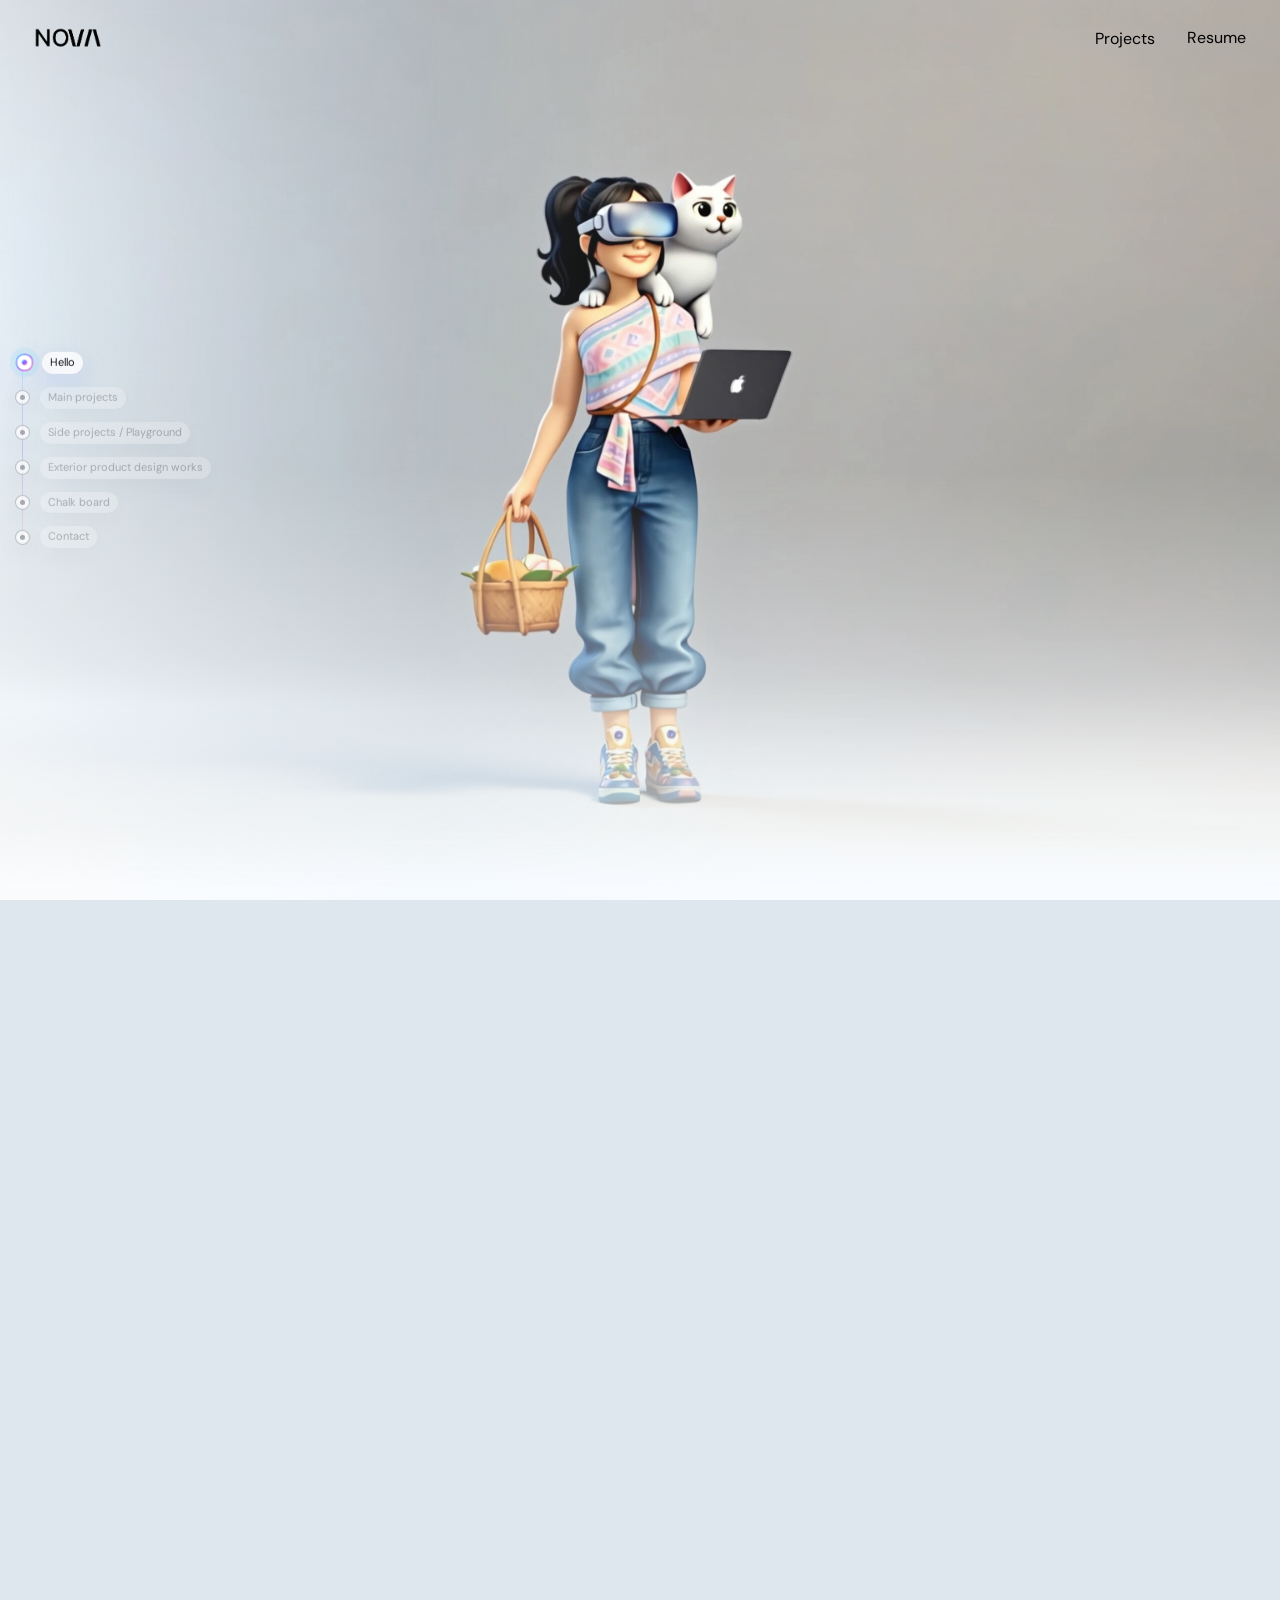
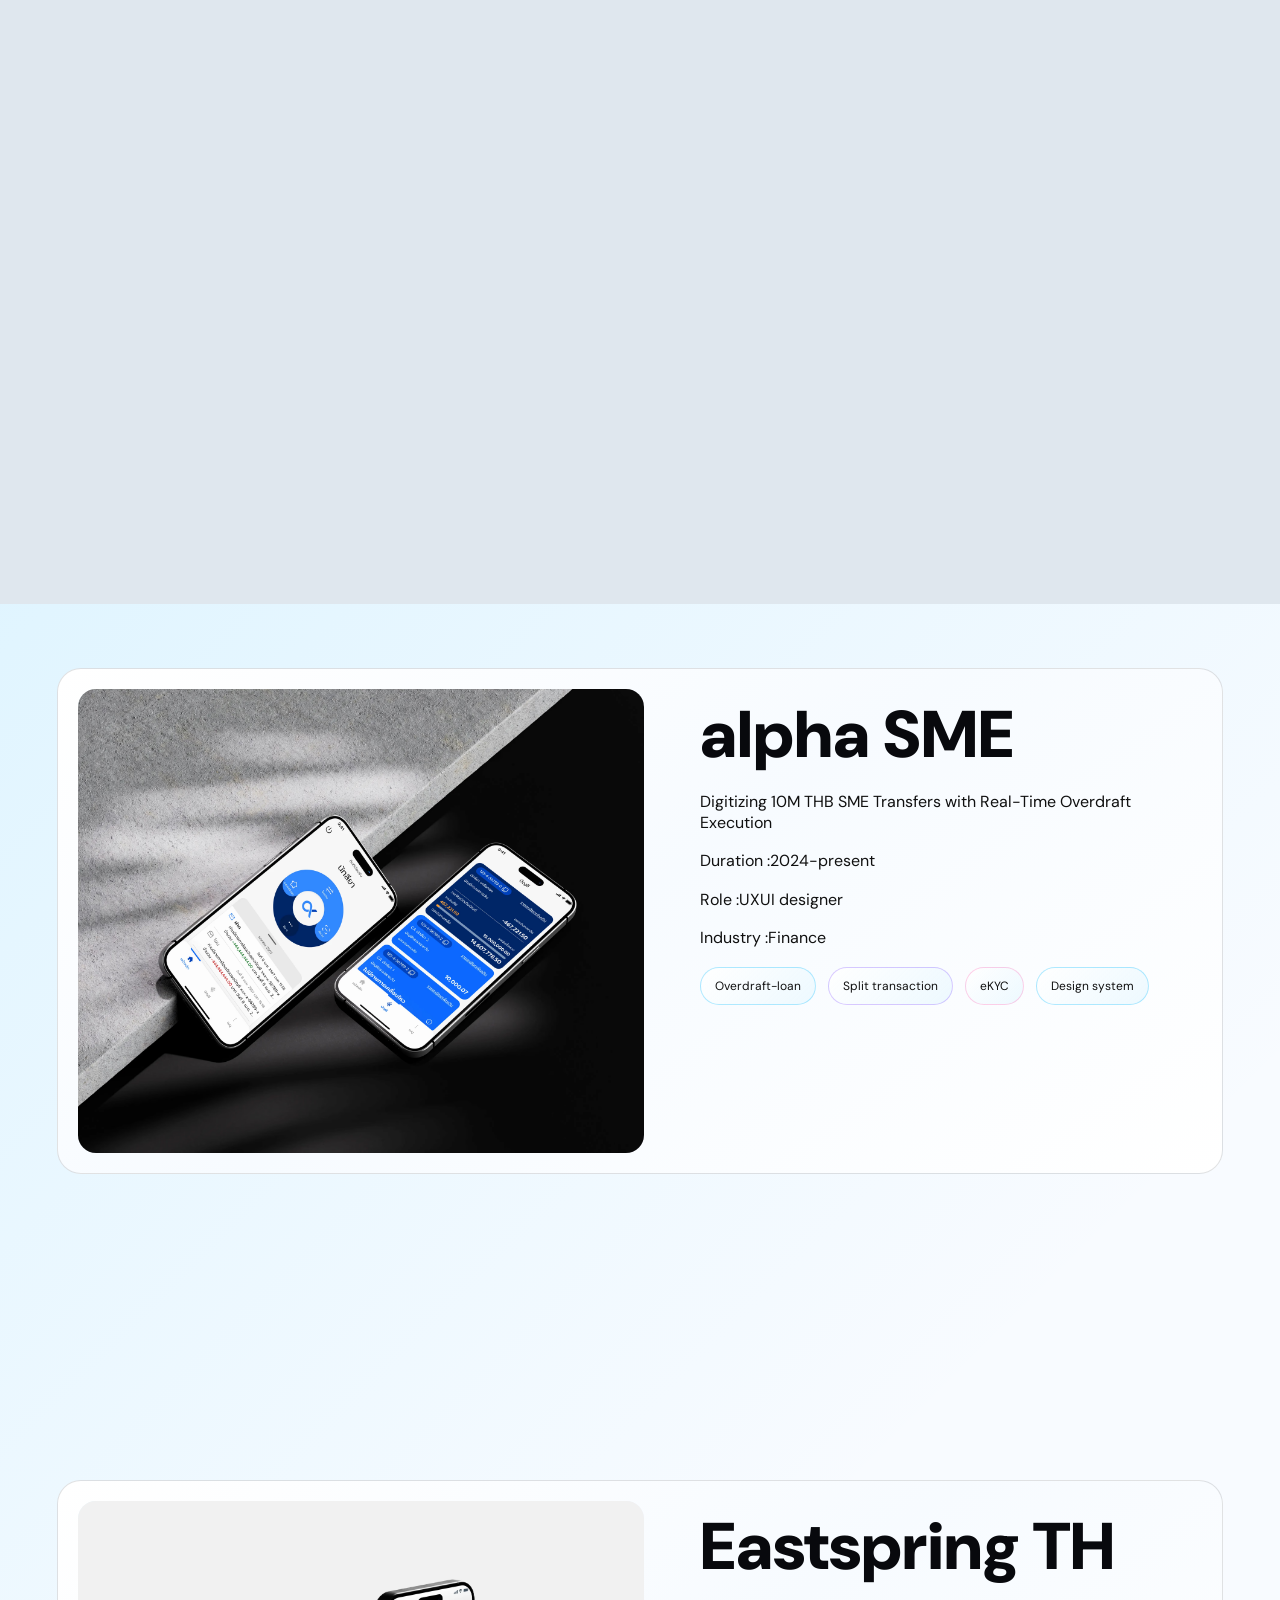
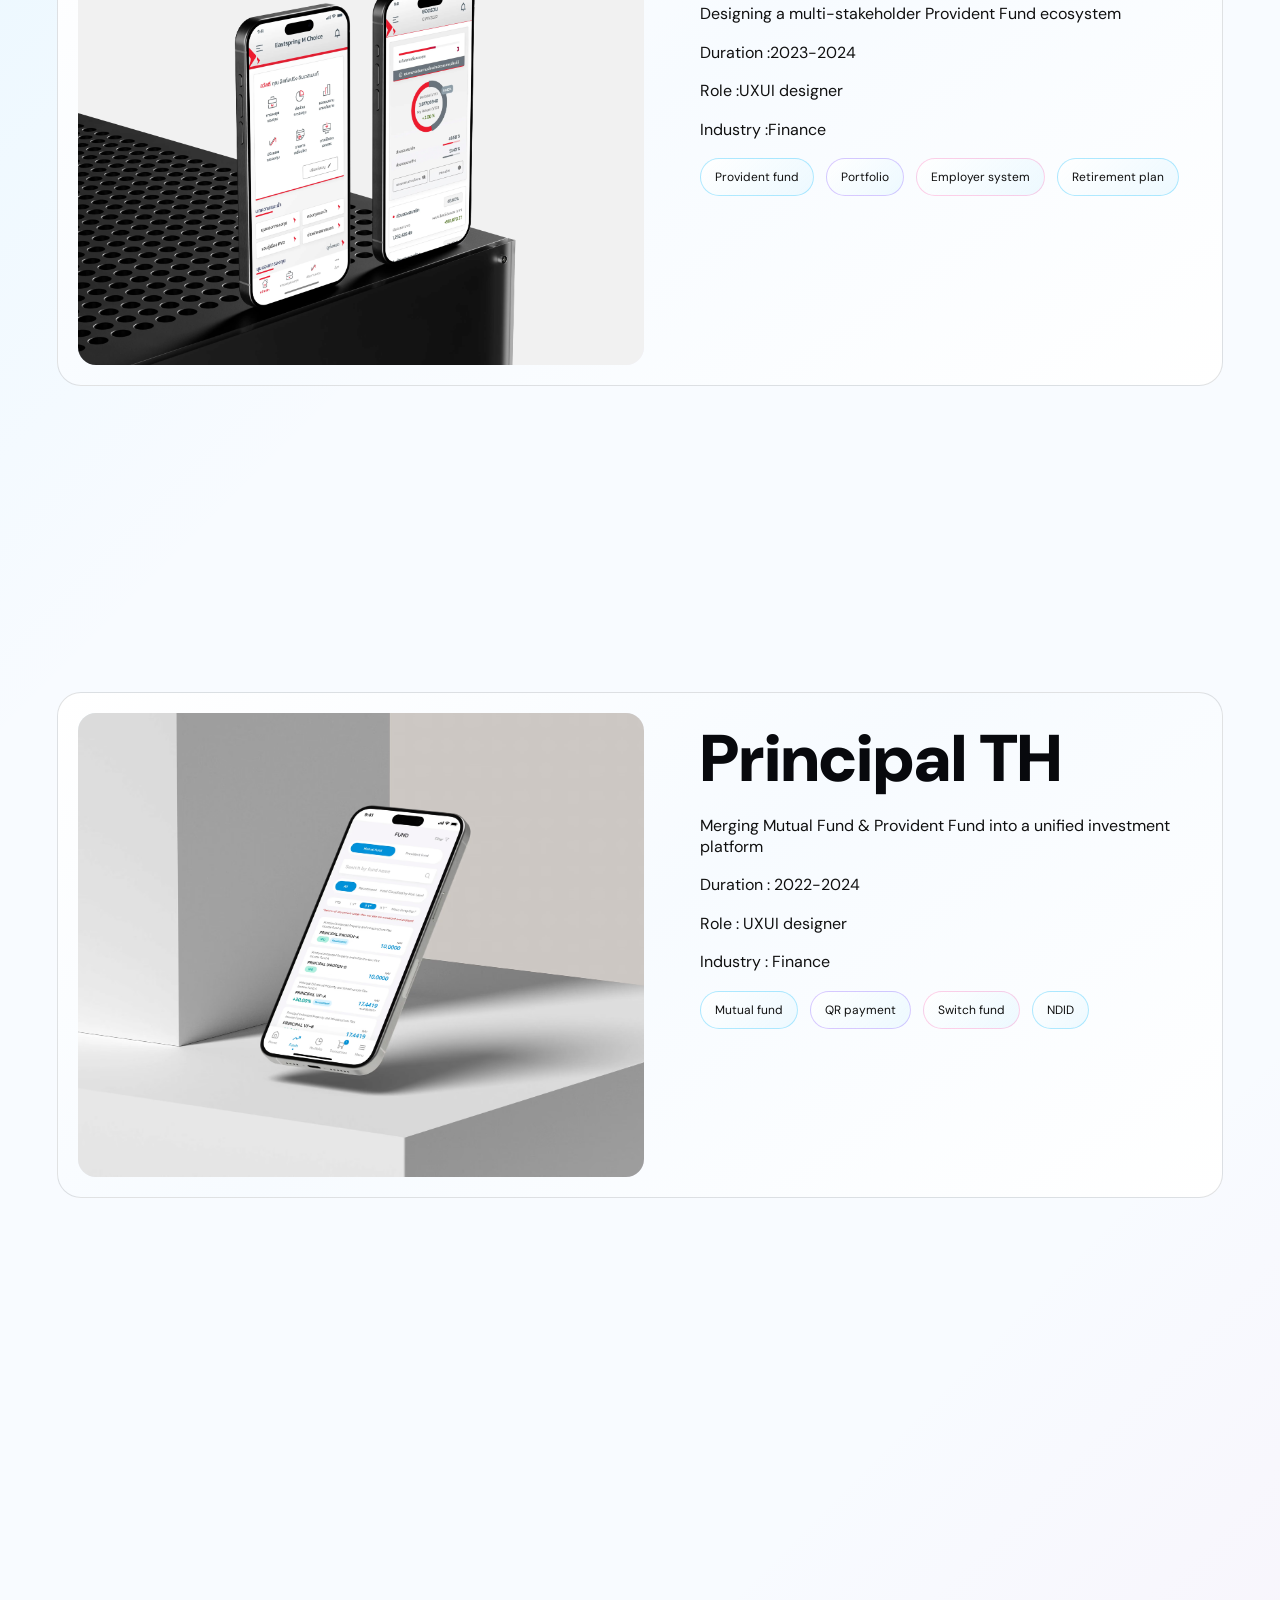
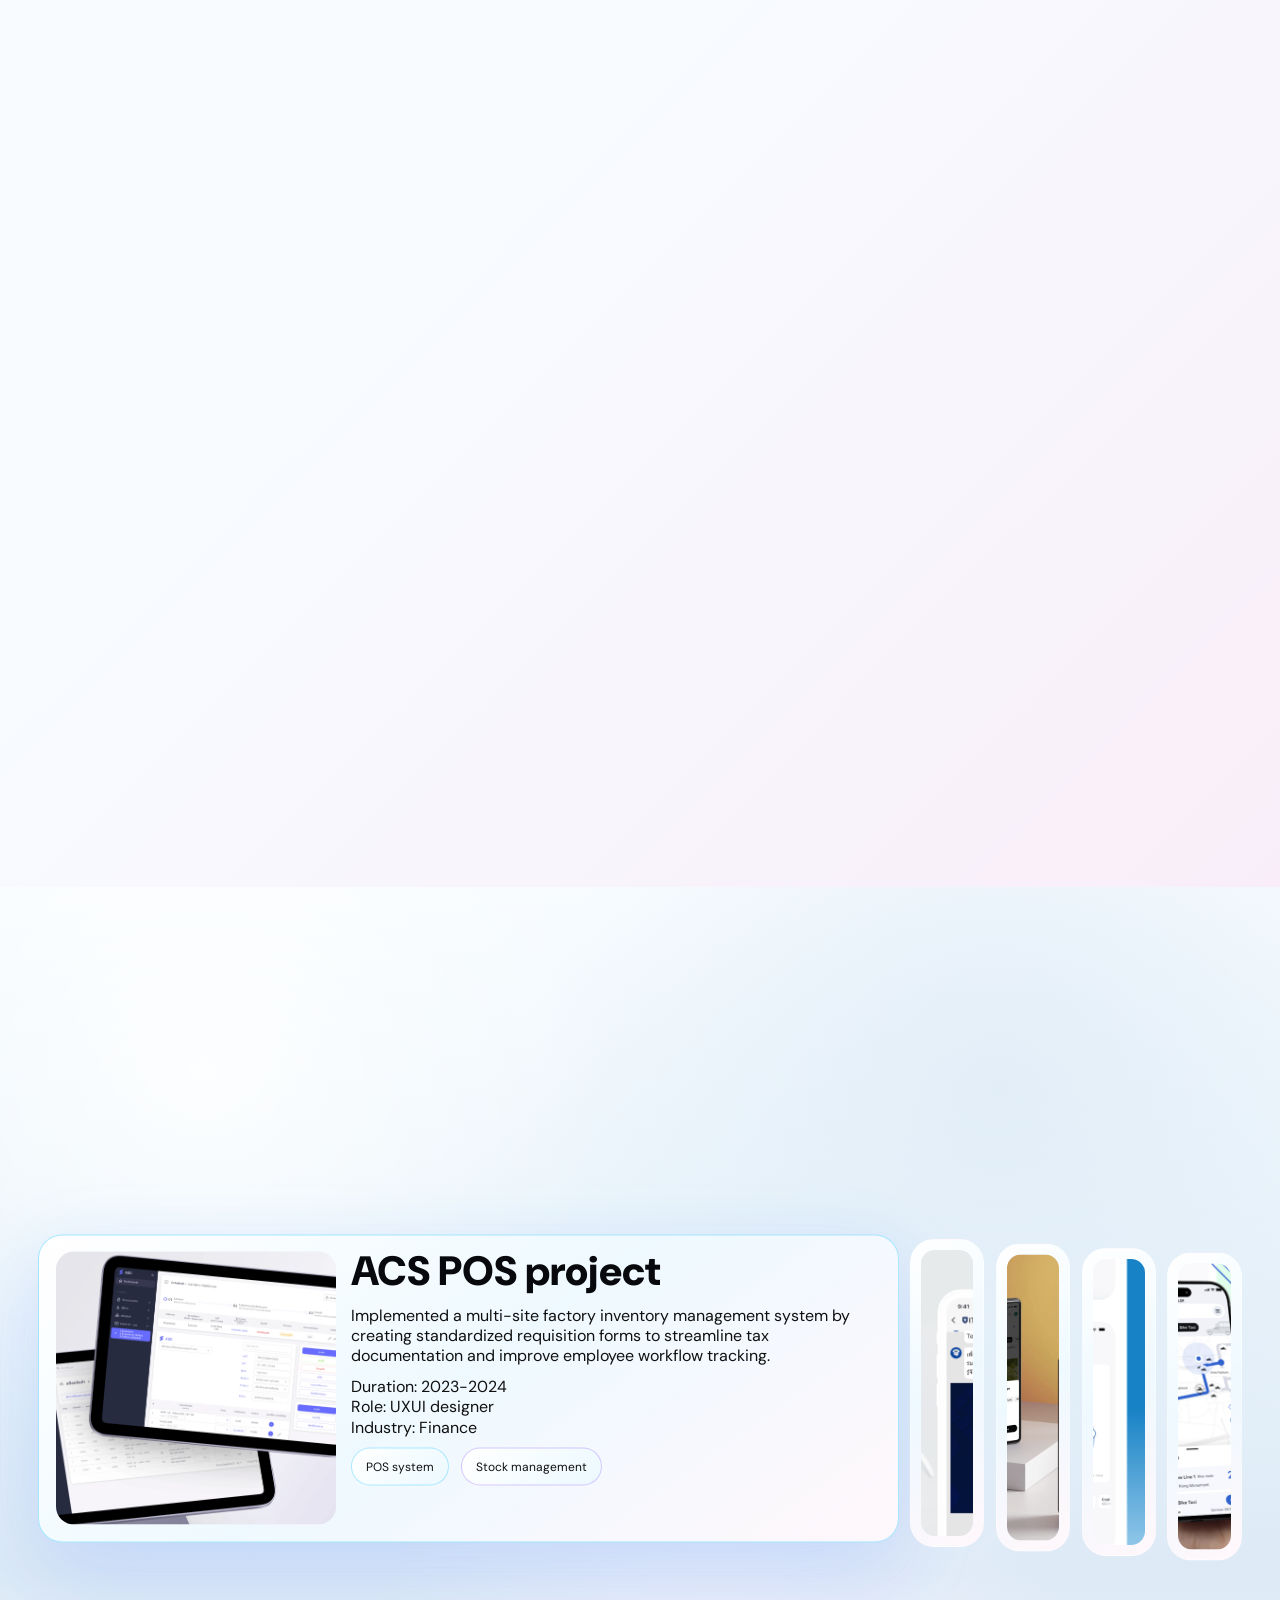
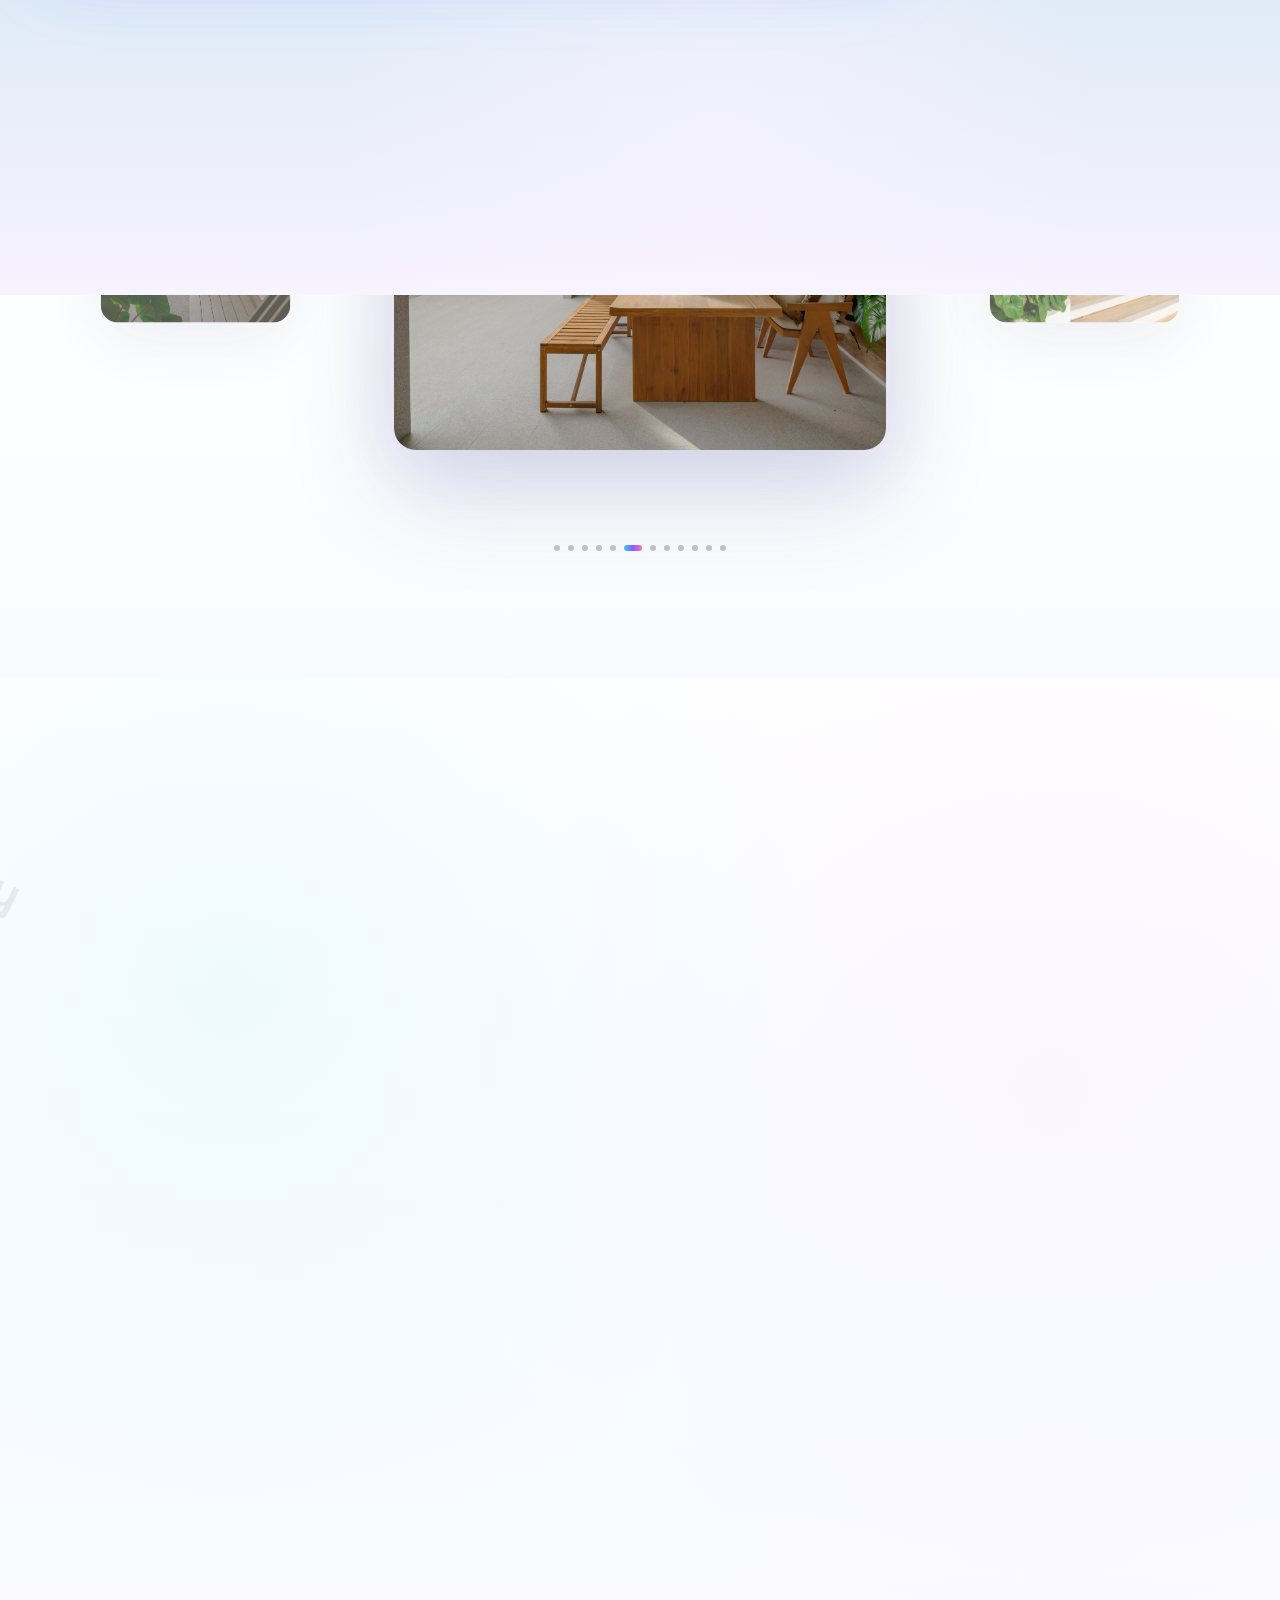
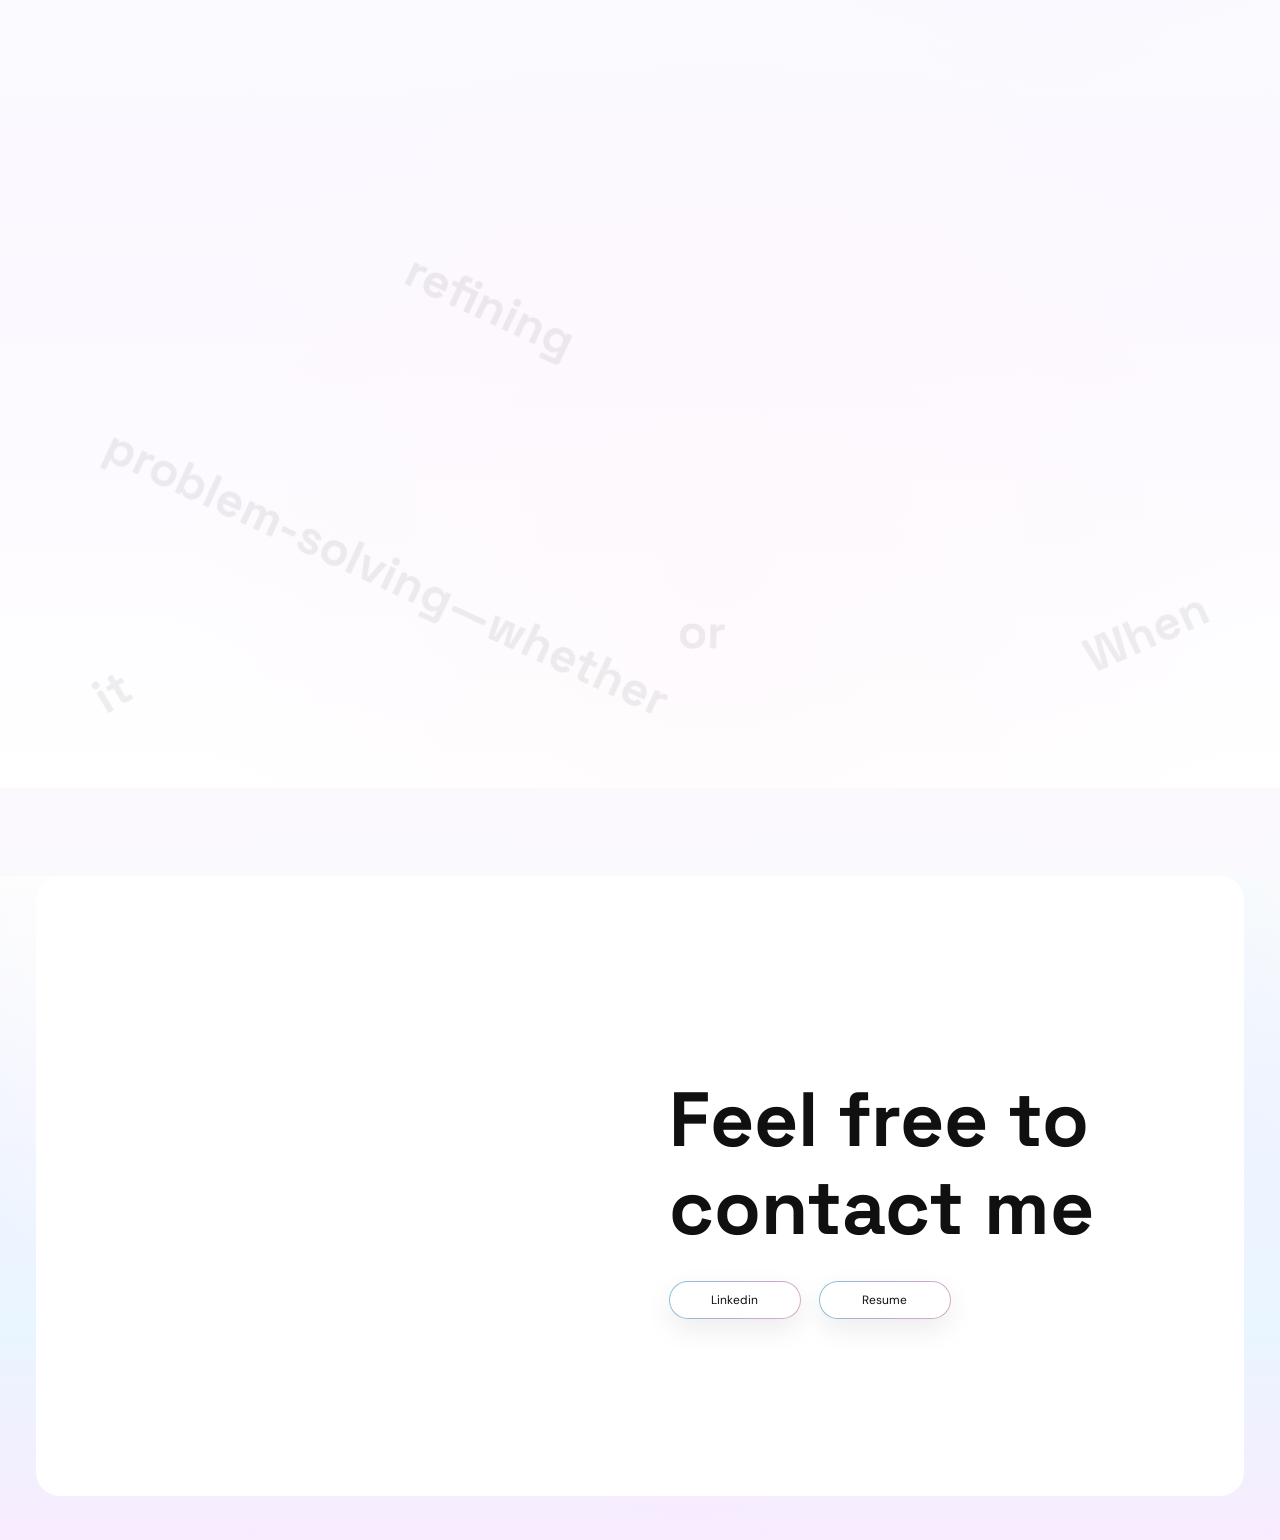
==== commit fa6a4906: "add 2 side projects" ====
--- a/human-omo claude02/index.html
+++ b/human-omo claude02/index.html
@@ -19,7 +19,7 @@
       .loader-bubble { position: fixed; z-index: 100; inset: 0; display: grid; place-items: center; background: #dfe7ee; }
       .loader-bubble__text { display: grid; place-items: center; width: clamp(180px, 28vw, 360px); aspect-ratio: 1; border-radius: 50%; background: #9da3a5; color: #000; font-family: system-ui, sans-serif; font-size: clamp(62px, 11vw, 150px); font-weight: 900; }
     </style>
-    <link rel="stylesheet" href="styles.css?v=2-1-42-hide-why-timeline">
+    <link rel="stylesheet" href="styles.css?v=07-11-2026">
   </head>
   <body>
     <div class="loader-bubble" aria-live="polite">
@@ -191,6 +191,24 @@
             <p>Organize your subscriptions, stay focused, and watch what truly matters to you</p>
             <p>Duration: 2023-2024<br>Role: UXUI designer<br>Industry: Finance</p>
             <div class="tags"><span>Filter subscriptions</span><span>Manage group</span></div>
+          </div>
+        </a>
+
+        <a class="side-card read-target" href="https://drive.google.com/file/d/1-5-WTNSnwZCxDPs_Wb1O4zkri0mR_py-/view?usp=drive_link" target="_blank" rel="noreferrer">
+          <div class="side-media"><img src="reference/side_projects/smart lighting.png" alt="Workspace Lighting Management"></div>
+          <div class="side-copy">
+            <h2>Workspace Lighting Management</h2>
+            <p>Adaptive Office Lighting System</p>
+            <div class="tags"><span>Lighting management</span><span>User level control</span></div>
+          </div>
+        </a>
+
+        <a class="side-card read-target" href="https://drive.google.com/file/d/1ar49w0Ur-00yDCKGlhAwo5LK2SBUWVZI/view?usp=sharing" target="_blank" rel="noreferrer">
+          <div class="side-media"><img src="reference/side_projects/Sam lor cover.png" alt="Sam Lor Local Transit"></div>
+          <div class="side-copy">
+            <h2>Sam Lor Local Transit</h2>
+            <p>Fixing Local Transit.<br>Reliable rides, a more developed Thailand.</p>
+            <div class="tags"><span>Transportation</span><span>Local transit</span></div>
           </div>
         </a>
       </section>
@@ -282,6 +300,6 @@
       </section>
     </main>
 
-    <script src="script.js?v=2-1-42-hide-why-timeline"></script>
+    <script src="script.js?v=07-11-2026"></script>
   </body>
 </html>
--- a/human-omo claude02/styles.css
+++ b/human-omo claude02/styles.css
@@ -635,12 +635,12 @@
   position: relative;
   z-index: 4;
   display: flex;
-  gap: 0;
+  gap: clamp(6px, 0.9vw, 12px);
   align-items: center;
   justify-content: center;
   min-height: 112svh;
   margin-top: -100svh;
-  padding: clamp(112px, 17vw, 190px) clamp(16px, 4vw, 56px) clamp(130px, 16vw, 210px);
+  padding: clamp(112px, 17vw, 190px) clamp(12px, 3vw, 44px) clamp(130px, 16vw, 210px);
   background:
     radial-gradient(circle at 16% 18%, rgba(255, 255, 255, 0.82), transparent 30%),
     radial-gradient(circle at 78% 20%, rgba(221, 234, 246, 0.74), transparent 36%),
@@ -652,12 +652,12 @@
 
 .side-card {
   display: grid;
-  grid-template-columns: minmax(190px, 320px) minmax(260px, 1fr);
-  gap: 16px;
-  flex: 0 0 104px;
+  grid-template-columns: minmax(150px, 280px) minmax(230px, 1fr);
+  gap: clamp(12px, 1.2vw, 16px);
+  flex: 0 1 clamp(72px, 5.8vw, 92px);
   height: 308px;
   min-width: 0;
-  padding: 18px;
+  padding: clamp(12px, 1.3vw, 18px);
   border: 1px solid rgba(255, 255, 255, 0.16);
   border-radius: 24px;
   background:
@@ -674,13 +674,13 @@
 }
 
 .side-card--active {
-  flex-basis: min(1040px, calc(100vw - 168px));
+  flex: 1 1 min(820px, calc(100vw - 420px));
   border-color: rgba(53, 200, 255, 0.42);
   box-shadow: 0 28px 90px rgba(53, 200, 255, 0.12), 0 28px 80px rgba(140, 92, 255, 0.12);
 }
 
 .side-copy {
-  min-width: 280px;
+  min-width: 0;
   overflow: hidden;
   opacity: 0;
   transition: opacity 280ms var(--ease);
@@ -692,7 +692,8 @@
 
 .side-copy h2 {
   margin-bottom: 14px;
-  font-size: clamp(34px, 4vw, 48px);
+  font-size: clamp(28px, 3.2vw, 44px);
+  line-height: 0.96;
 }
 
 .side-copy p {
@@ -707,8 +708,8 @@
 }
 
 .side-card:not(.side-card--active) .side-media {
-  width: 76px;
-  height: 76px;
+  width: 100%;
+  height: 100%;
   border-radius: 14px;
   filter: saturate(0.78) contrast(1.02);
 }
@@ -1409,7 +1410,7 @@
 
   .side-projects {
     display: flex;
-    gap: 0;
+    gap: 8px;
     align-items: center;
     justify-content: center;
     min-height: 112svh;
@@ -1417,12 +1418,12 @@
   }
 
   .side-card {
-    flex-basis: 84px;
+    flex-basis: 64px;
     transform: none;
   }
 
   .side-card--active {
-    flex-basis: min(720px, calc(100vw - 112px));
+    flex: 1 1 min(560px, calc(100vw - 320px));
   }
 
   .why-layout {
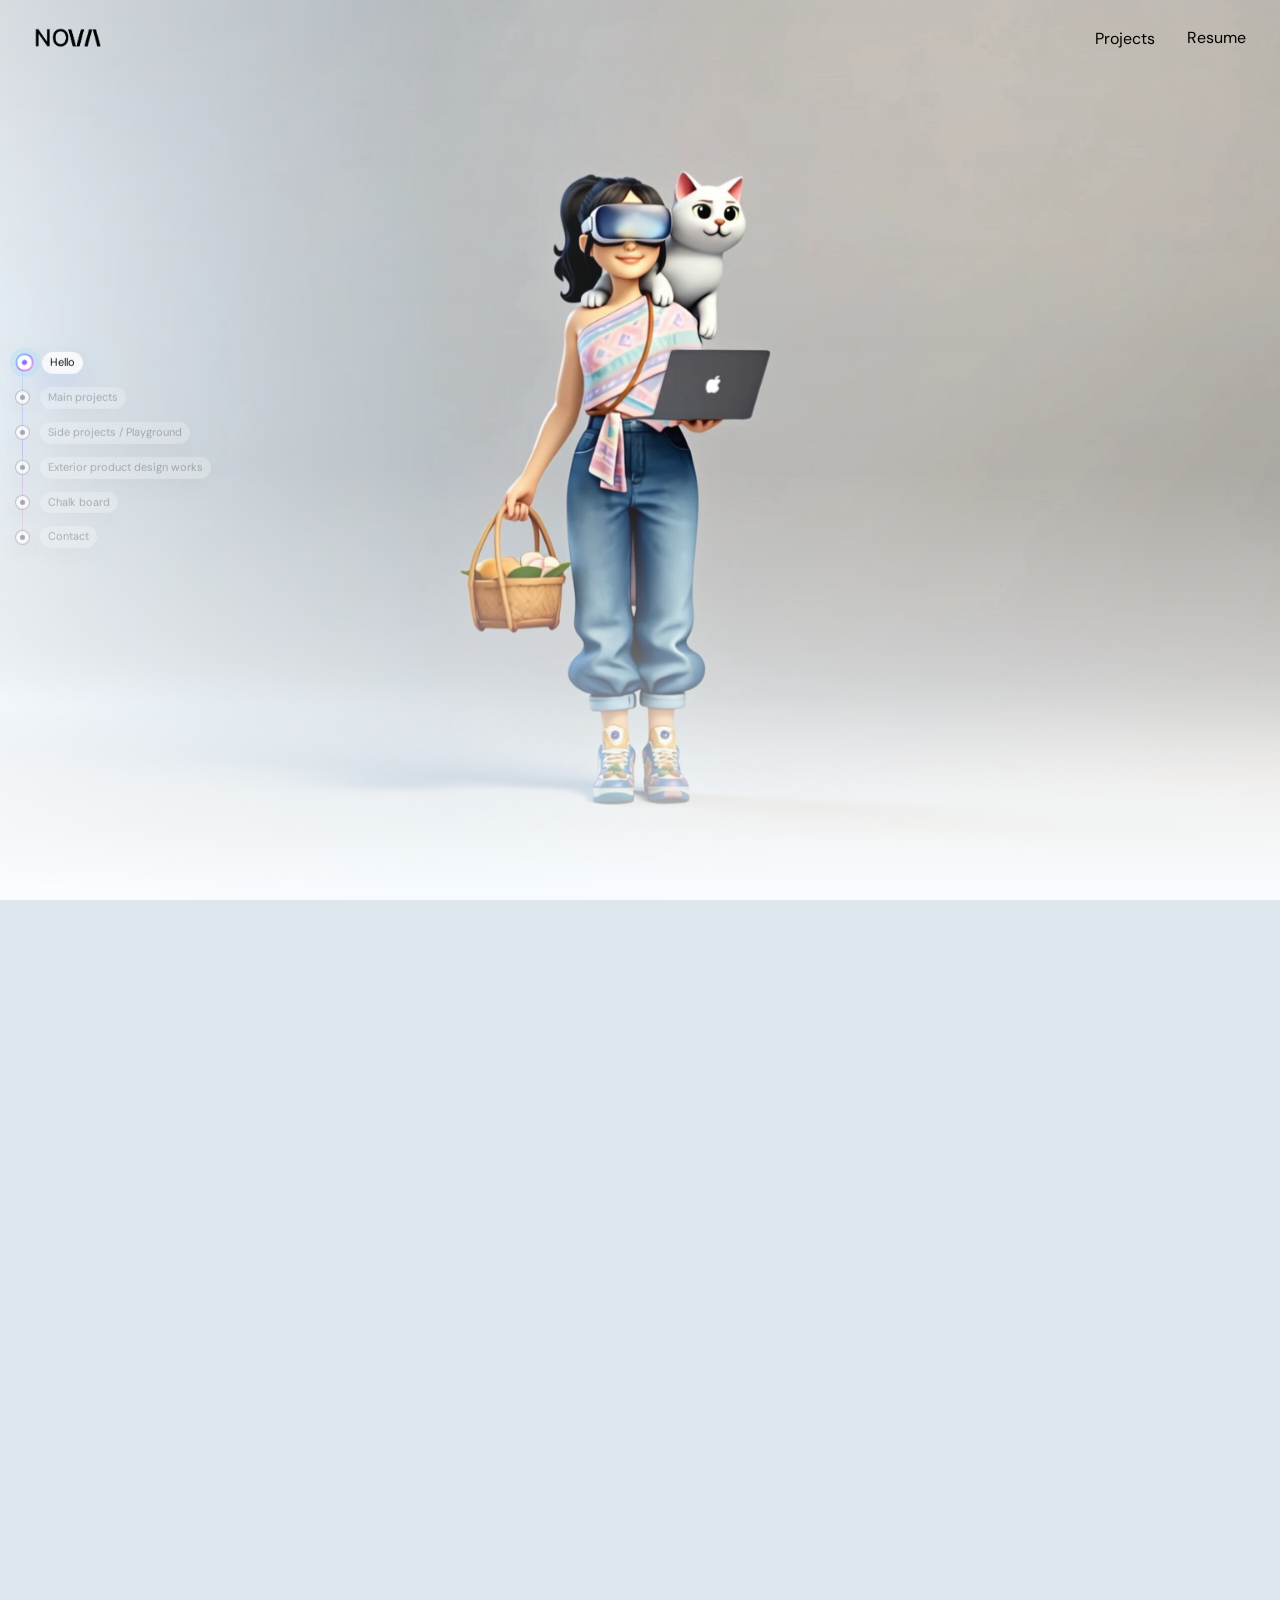
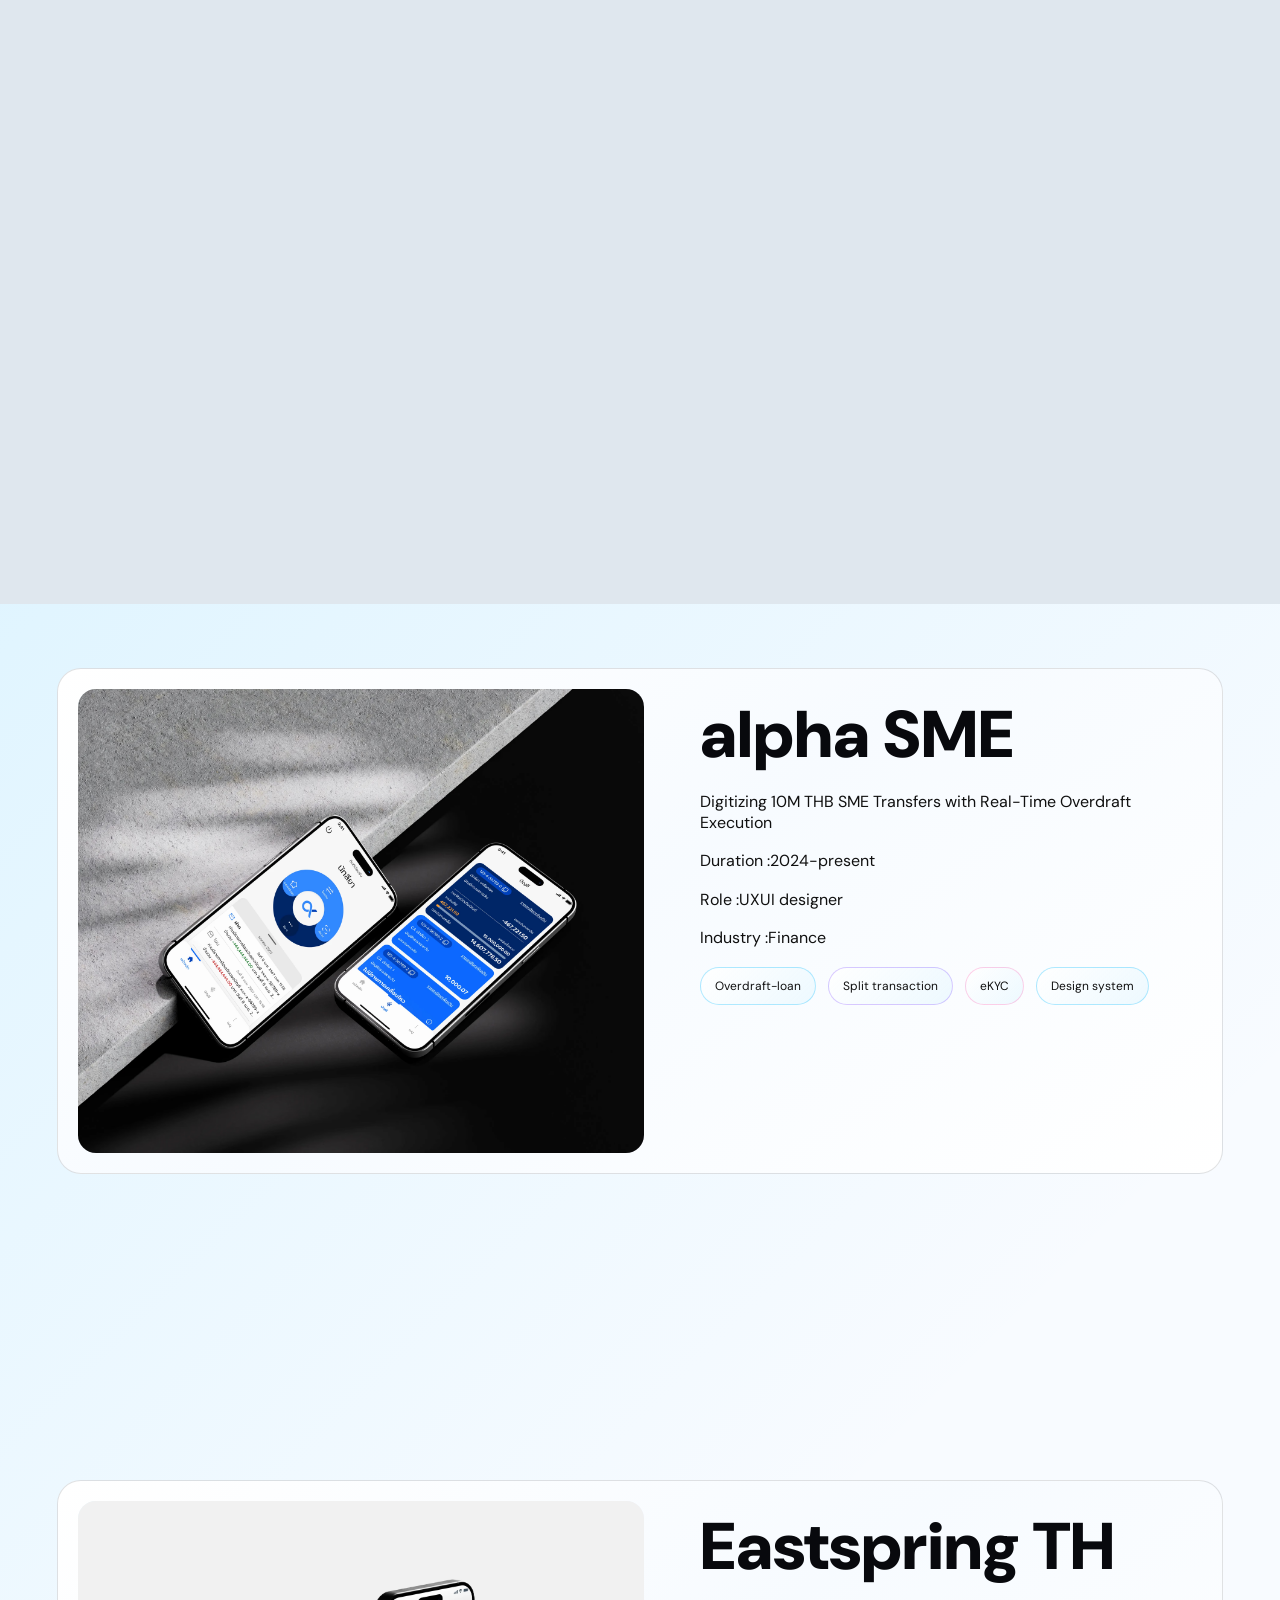
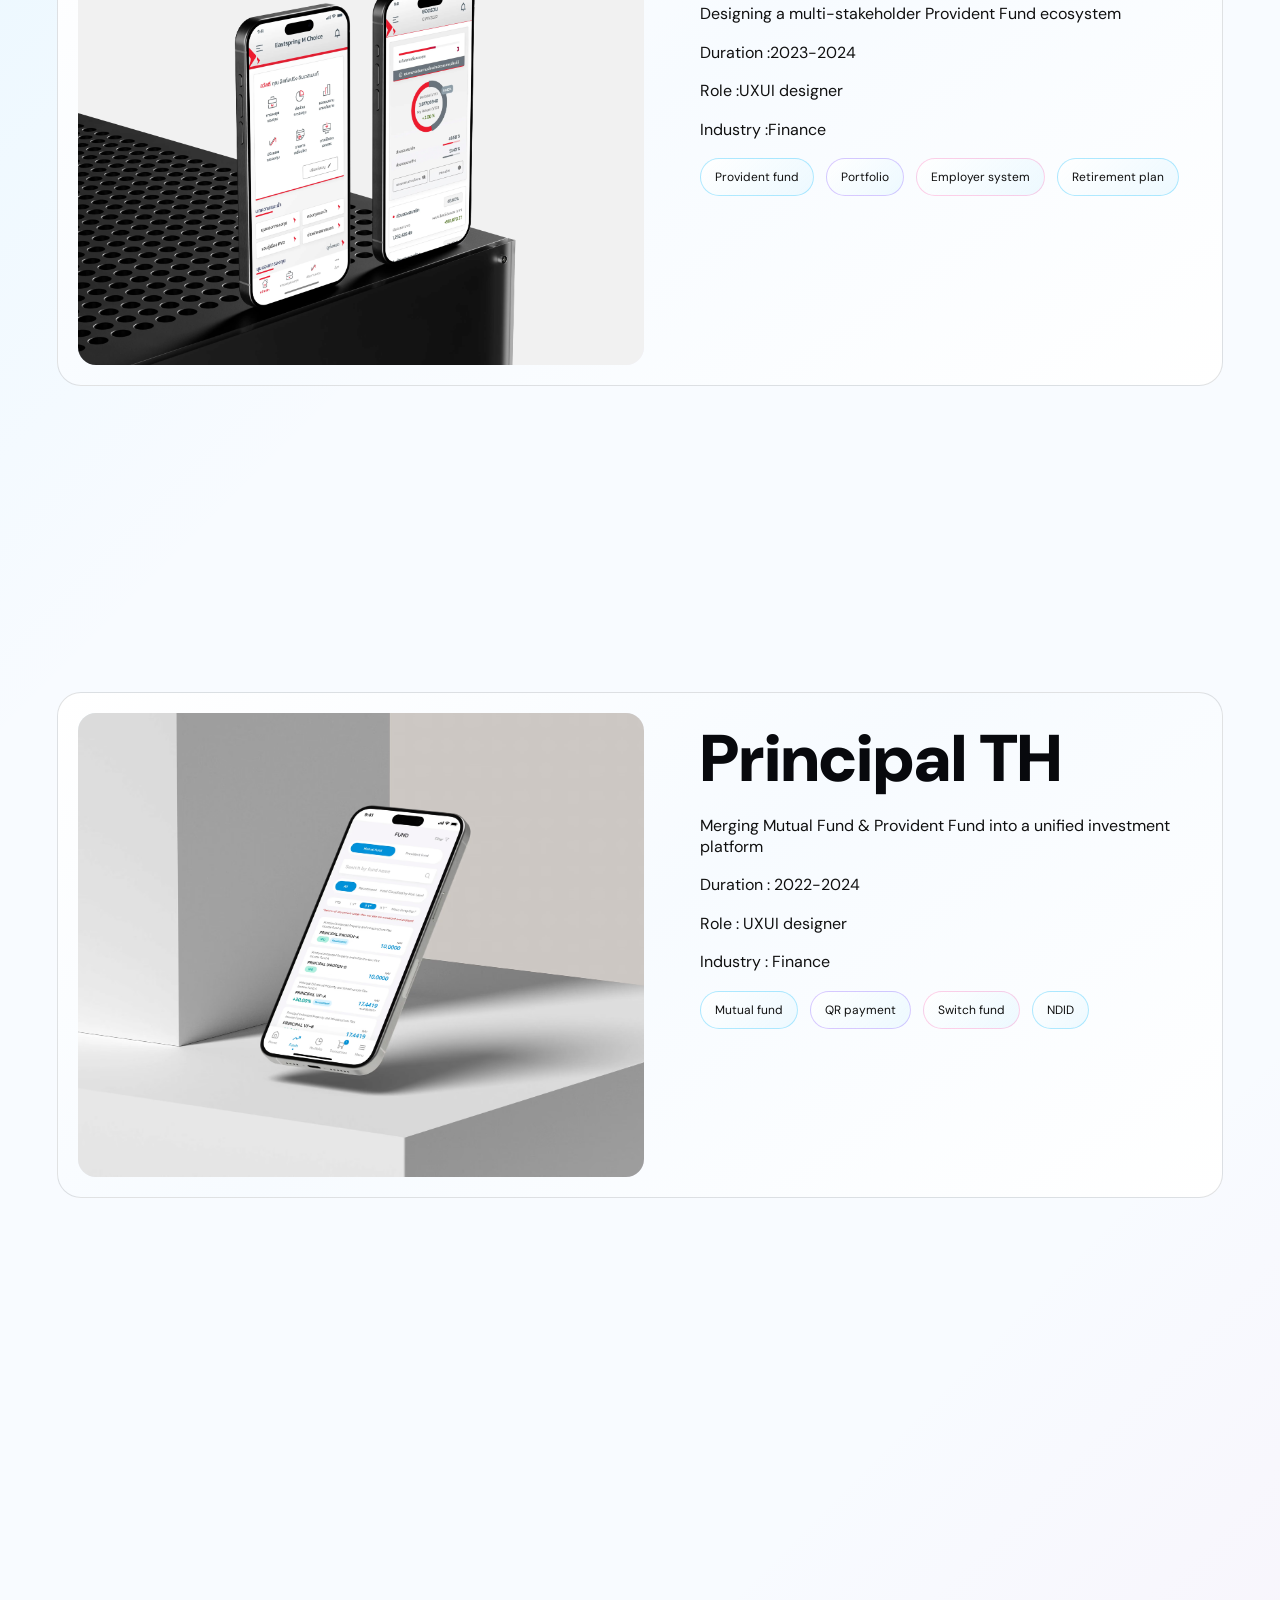
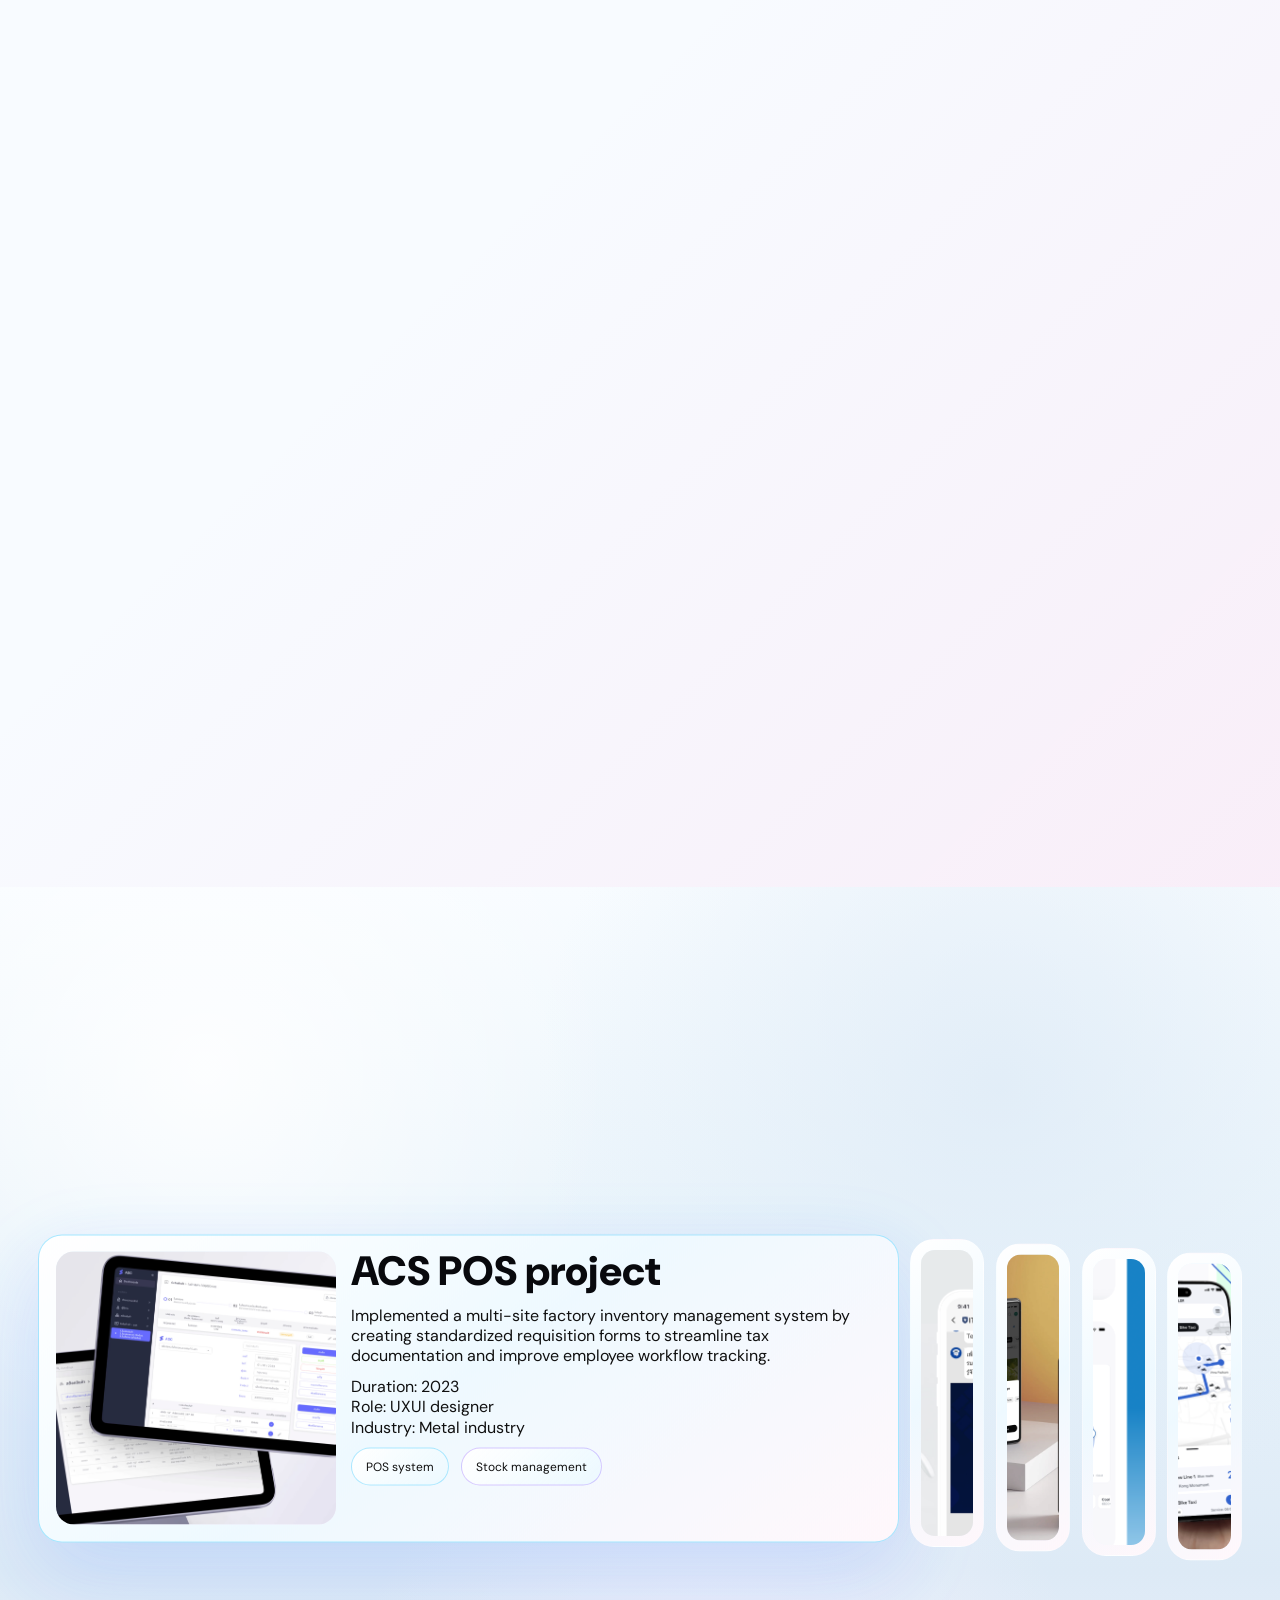
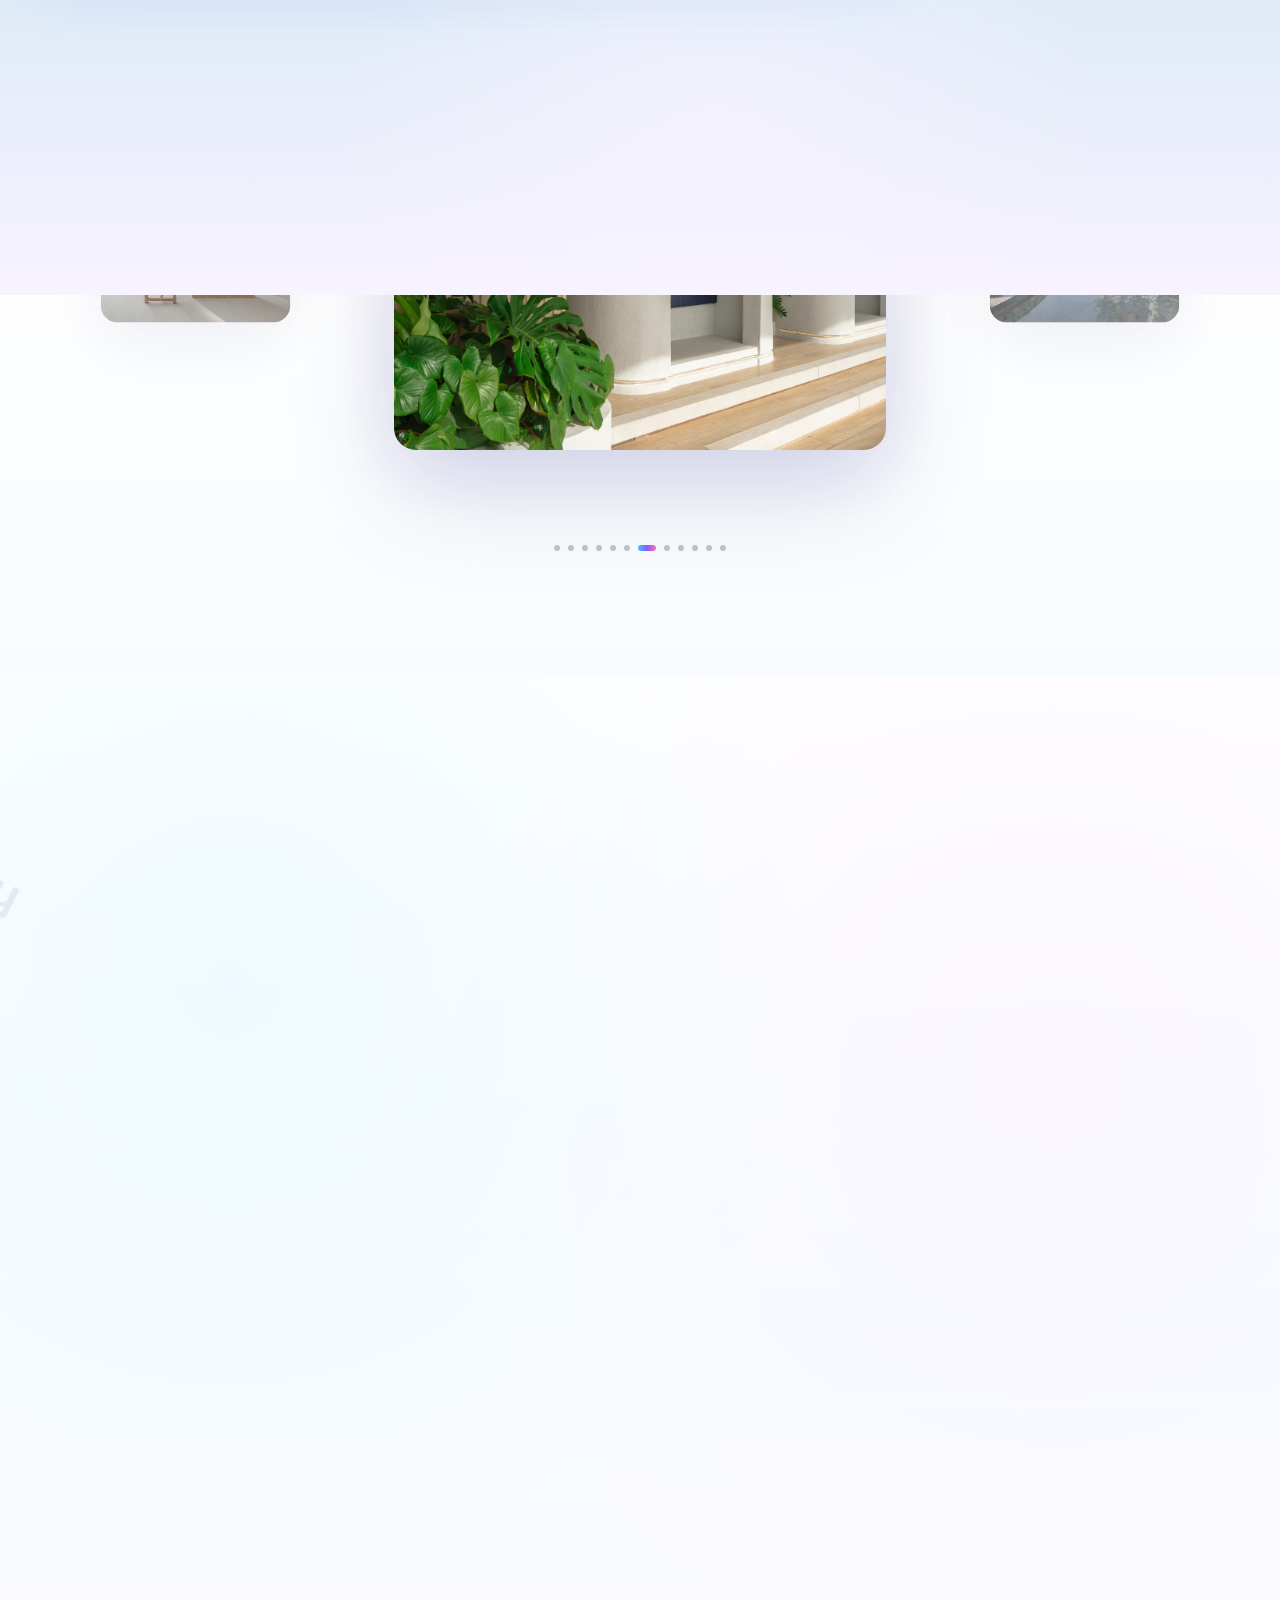
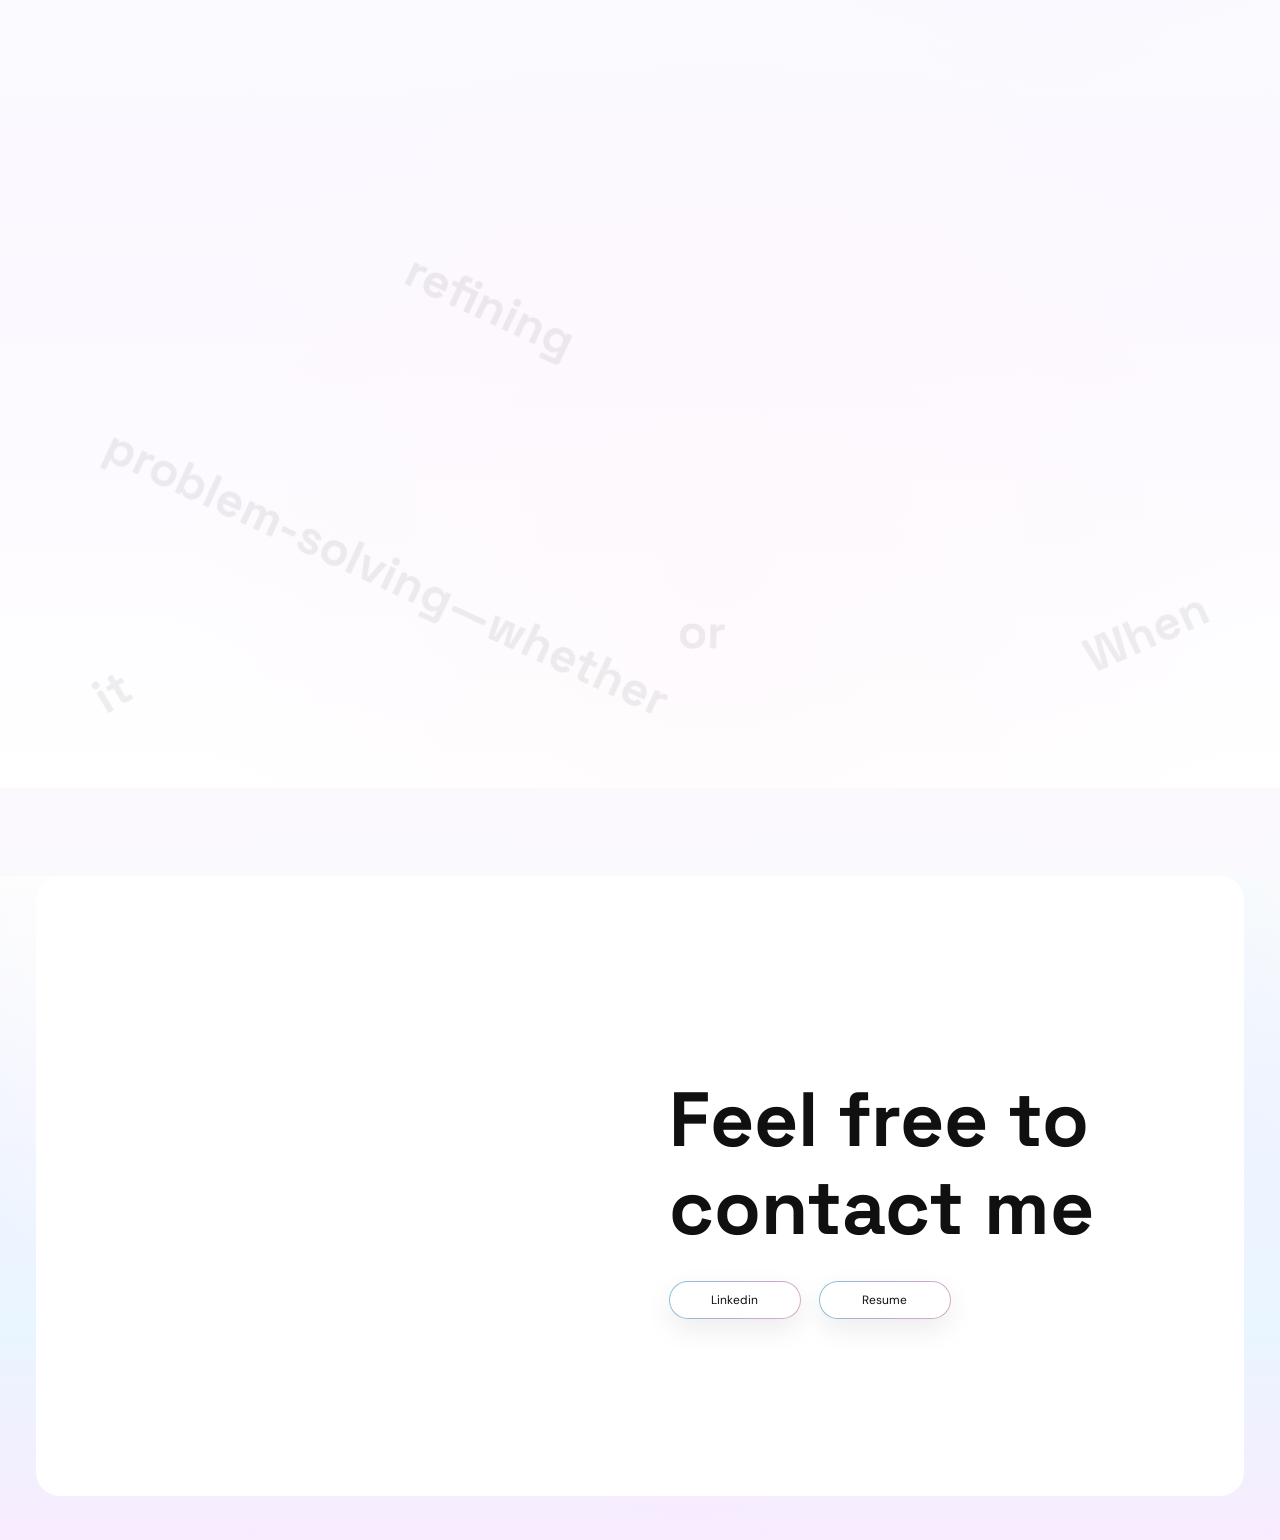
==== commit ced112c2: "Fix text side project" ====
--- a/human-omo claude02/index.html
+++ b/human-omo claude02/index.html
@@ -169,7 +169,7 @@
           <div class="side-copy">
             <h2>ACS POS project</h2>
             <p>Implemented a multi-site factory inventory management system by creating standardized requisition forms to streamline tax documentation and improve employee workflow tracking.</p>
-            <p>Duration: 2023-2024<br>Role: UXUI designer<br>Industry: Finance</p>
+            <p>Duration: 2023<br>Role: UXUI designer<br>Industry: Metal industry</p>
             <div class="tags"><span>POS system</span><span>Stock management</span></div>
           </div>
         </a>
@@ -179,7 +179,7 @@
           <div class="side-copy">
             <h2>Line HR-connect chatbot</h2>
             <p>Access Internal HR Services Anytime, at Your Convenience</p>
-            <p>Duration: 2023-2024<br>Role: UXUI designer<br>Industry: Finance</p>
+            <p>Duration: 2024<br>Role: UXUI designer<br>Industry: HR system</p>
             <div class="tags"><span>GoogleDialogflow</span><span>LineDev</span></div>
           </div>
         </a>
@@ -189,7 +189,7 @@
           <div class="side-copy">
             <h2>Youtube subscriptions</h2>
             <p>Organize your subscriptions, stay focused, and watch what truly matters to you</p>
-            <p>Duration: 2023-2024<br>Role: UXUI designer<br>Industry: Finance</p>
+            <p>Duration: 2025<br>Role: UXUI designer<br>Industry: Entertainment</p>
             <div class="tags"><span>Filter subscriptions</span><span>Manage group</span></div>
           </div>
         </a>
@@ -199,6 +199,7 @@
           <div class="side-copy">
             <h2>Workspace Lighting Management</h2>
             <p>Adaptive Office Lighting System</p>
+            <p>Duration: 2026<br>Role: UXUI designer<br>Industry: Electronic</p>
             <div class="tags"><span>Lighting management</span><span>User level control</span></div>
           </div>
         </a>
@@ -208,6 +209,7 @@
           <div class="side-copy">
             <h2>Sam Lor Local Transit</h2>
             <p>Fixing Local Transit.<br>Reliable rides, a more developed Thailand.</p>
+            <p>Duration: 2026<br>Role: UXUI designer<br>Industry: Transportation</p>
             <div class="tags"><span>Transportation</span><span>Local transit</span></div>
           </div>
         </a>
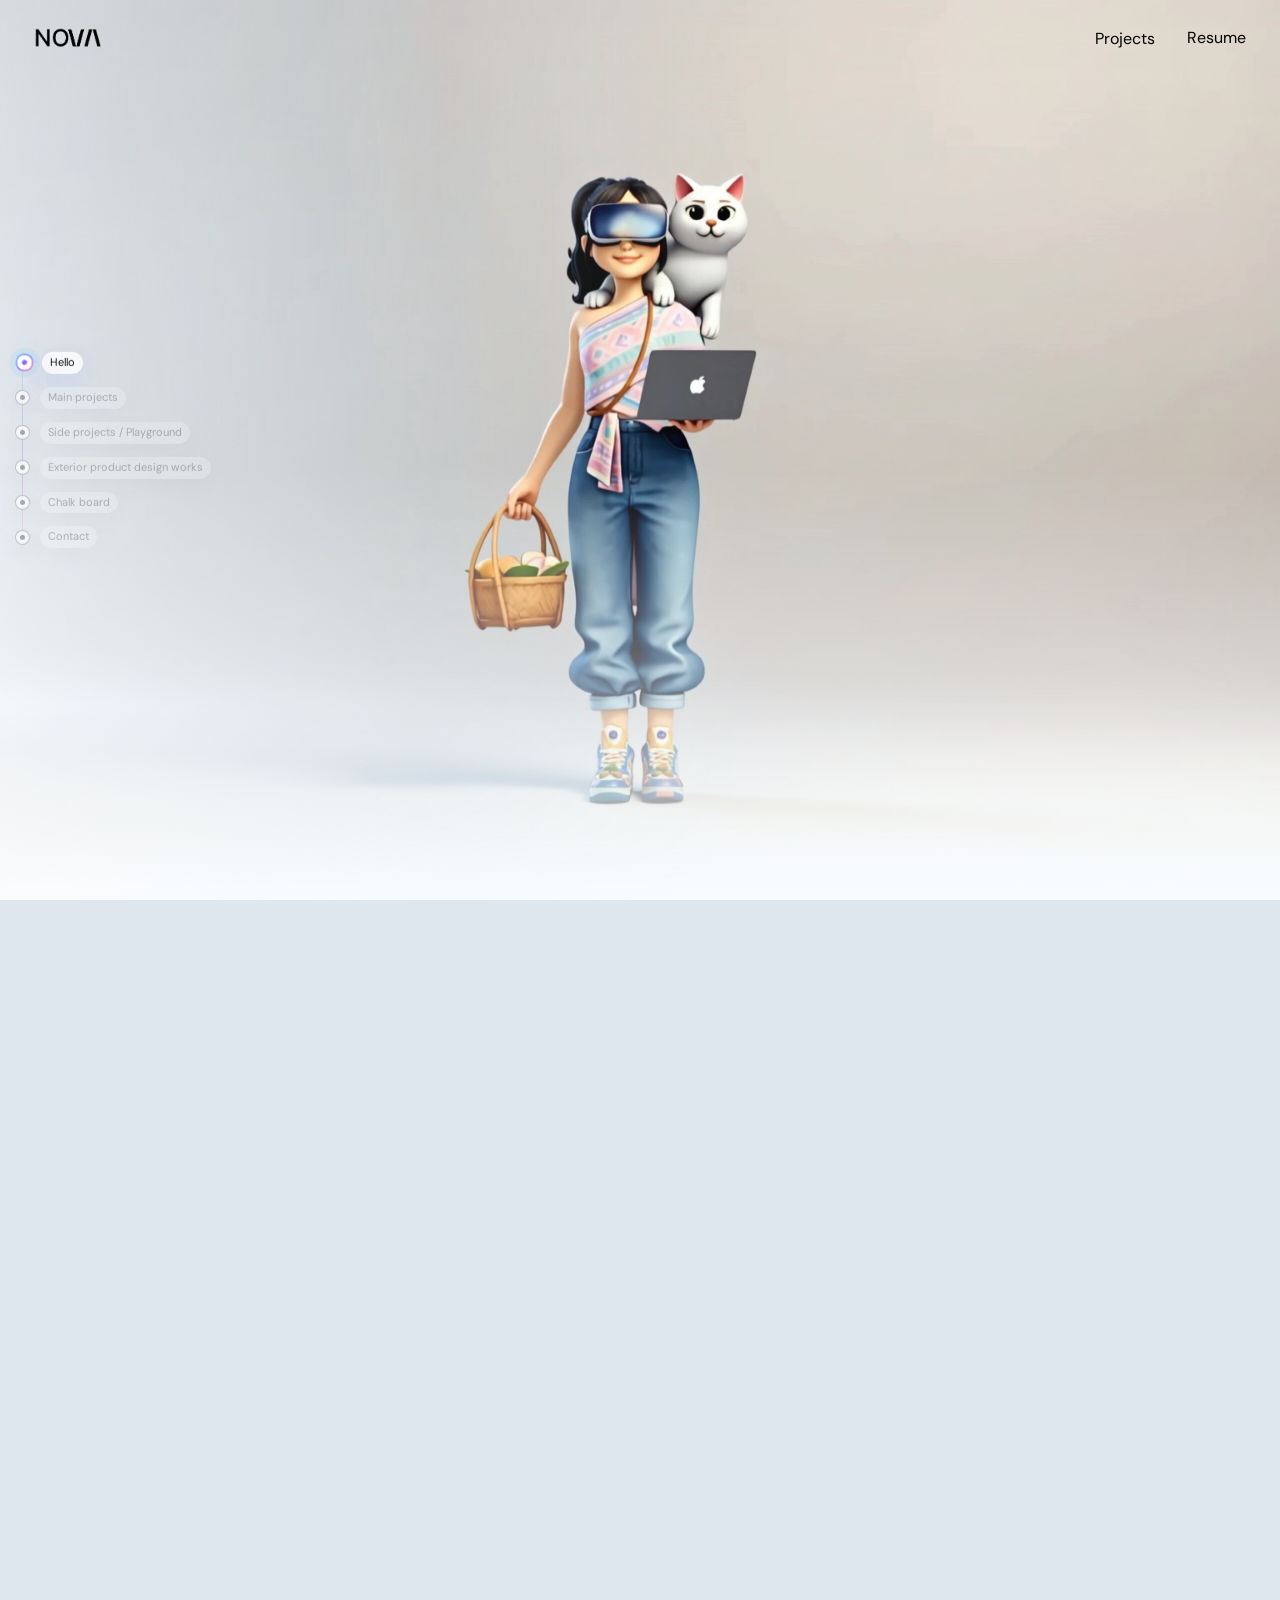
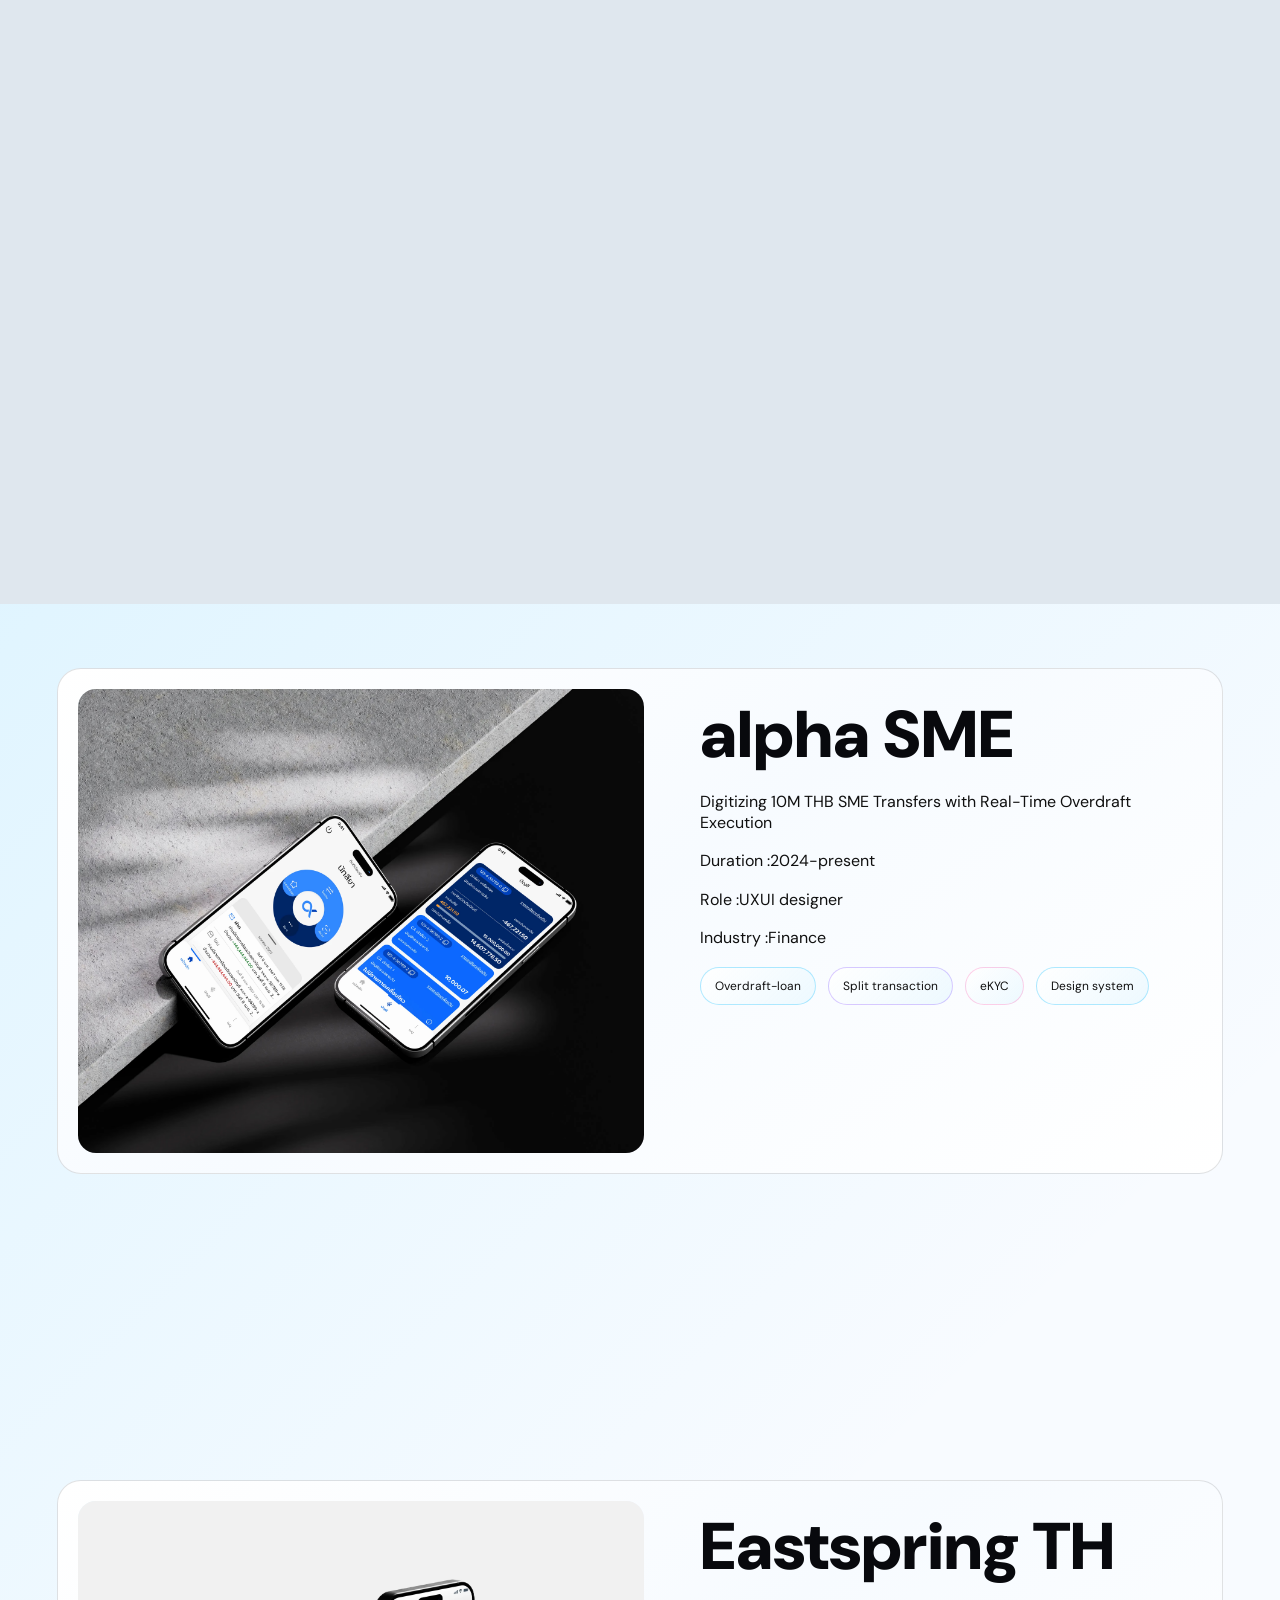
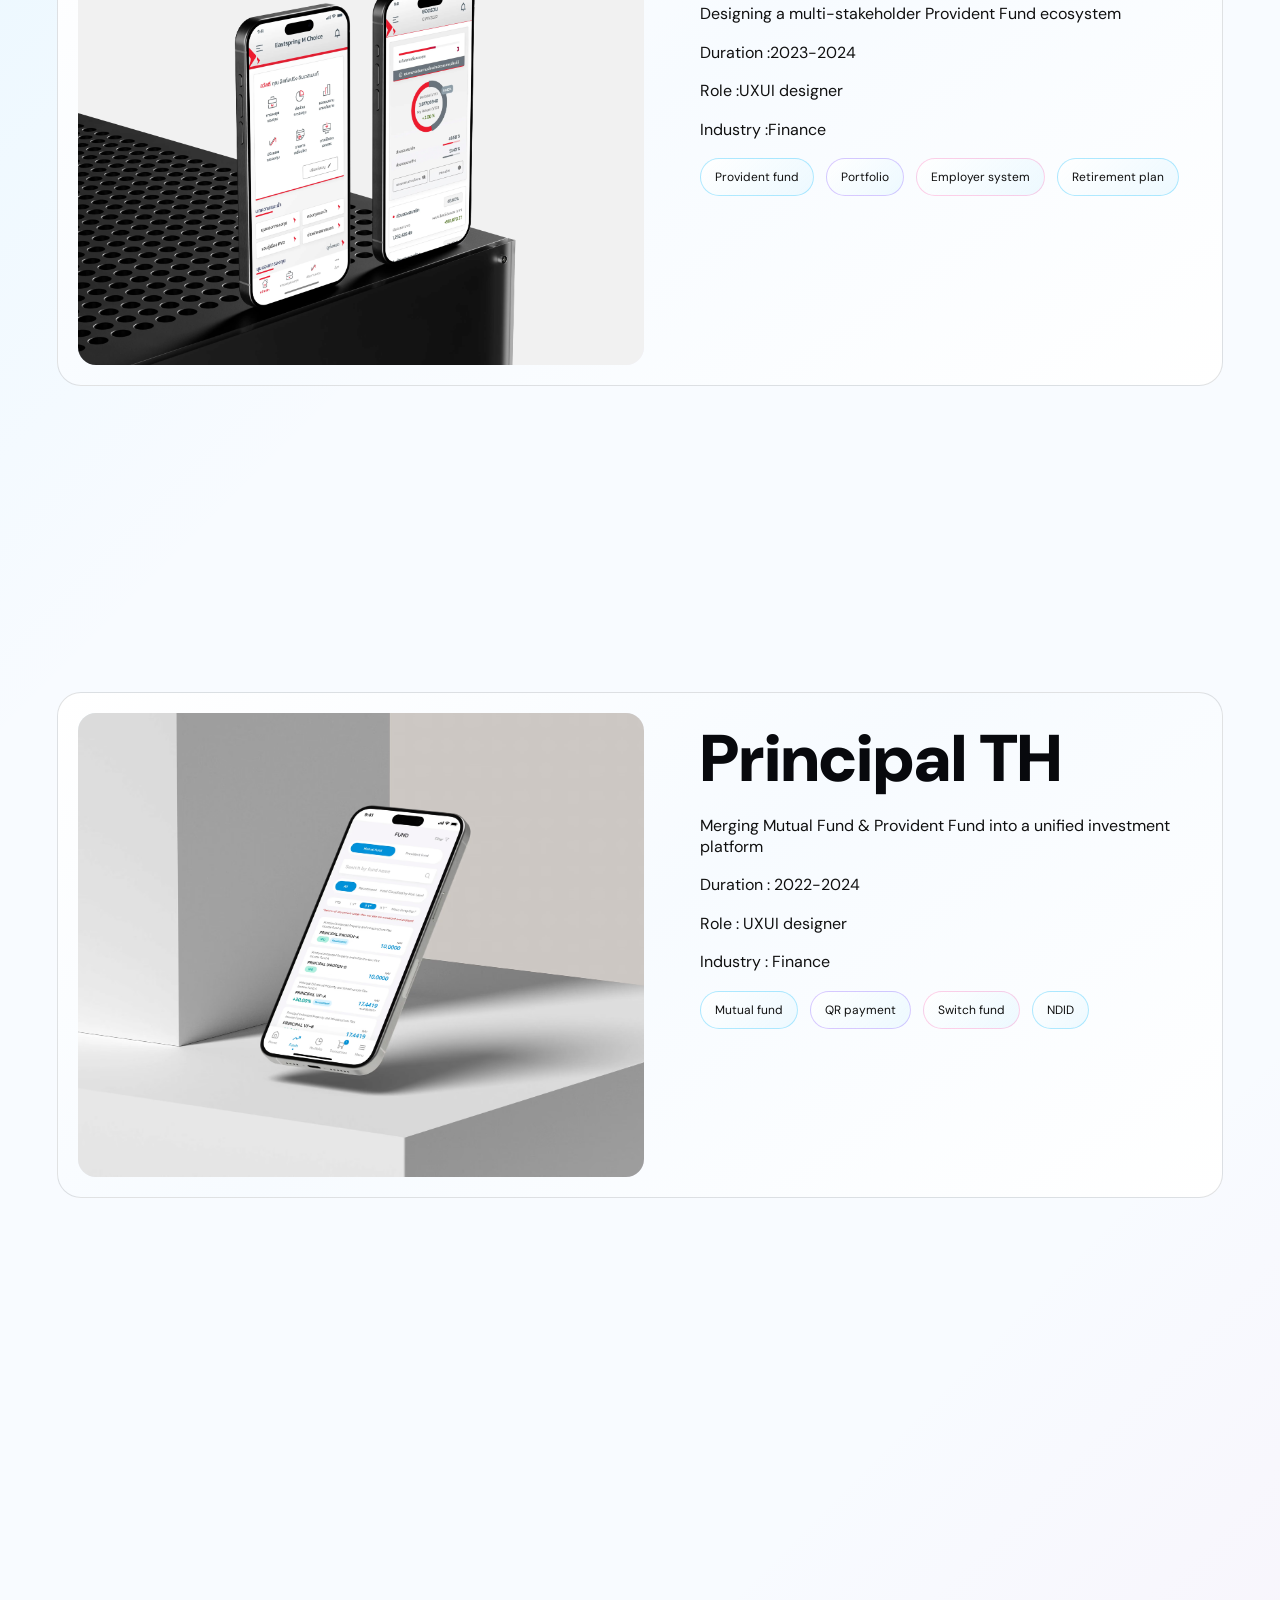
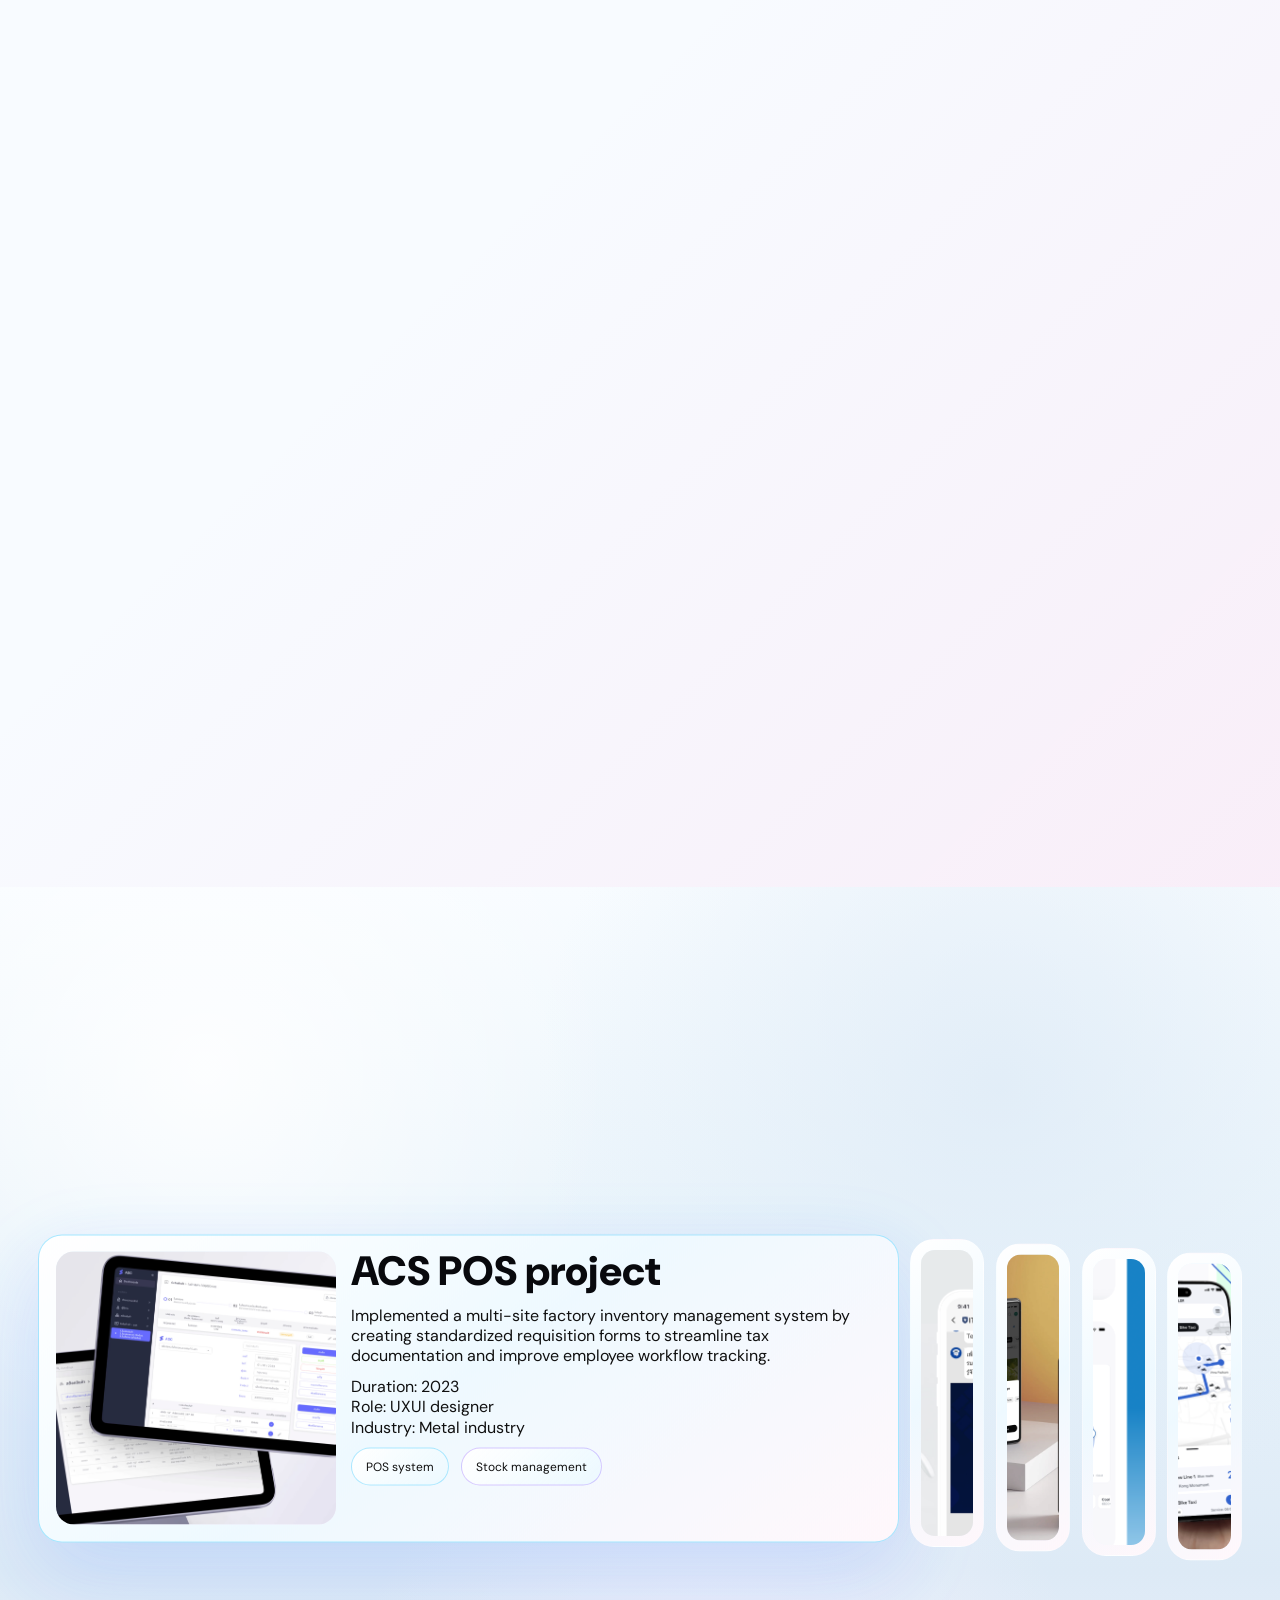
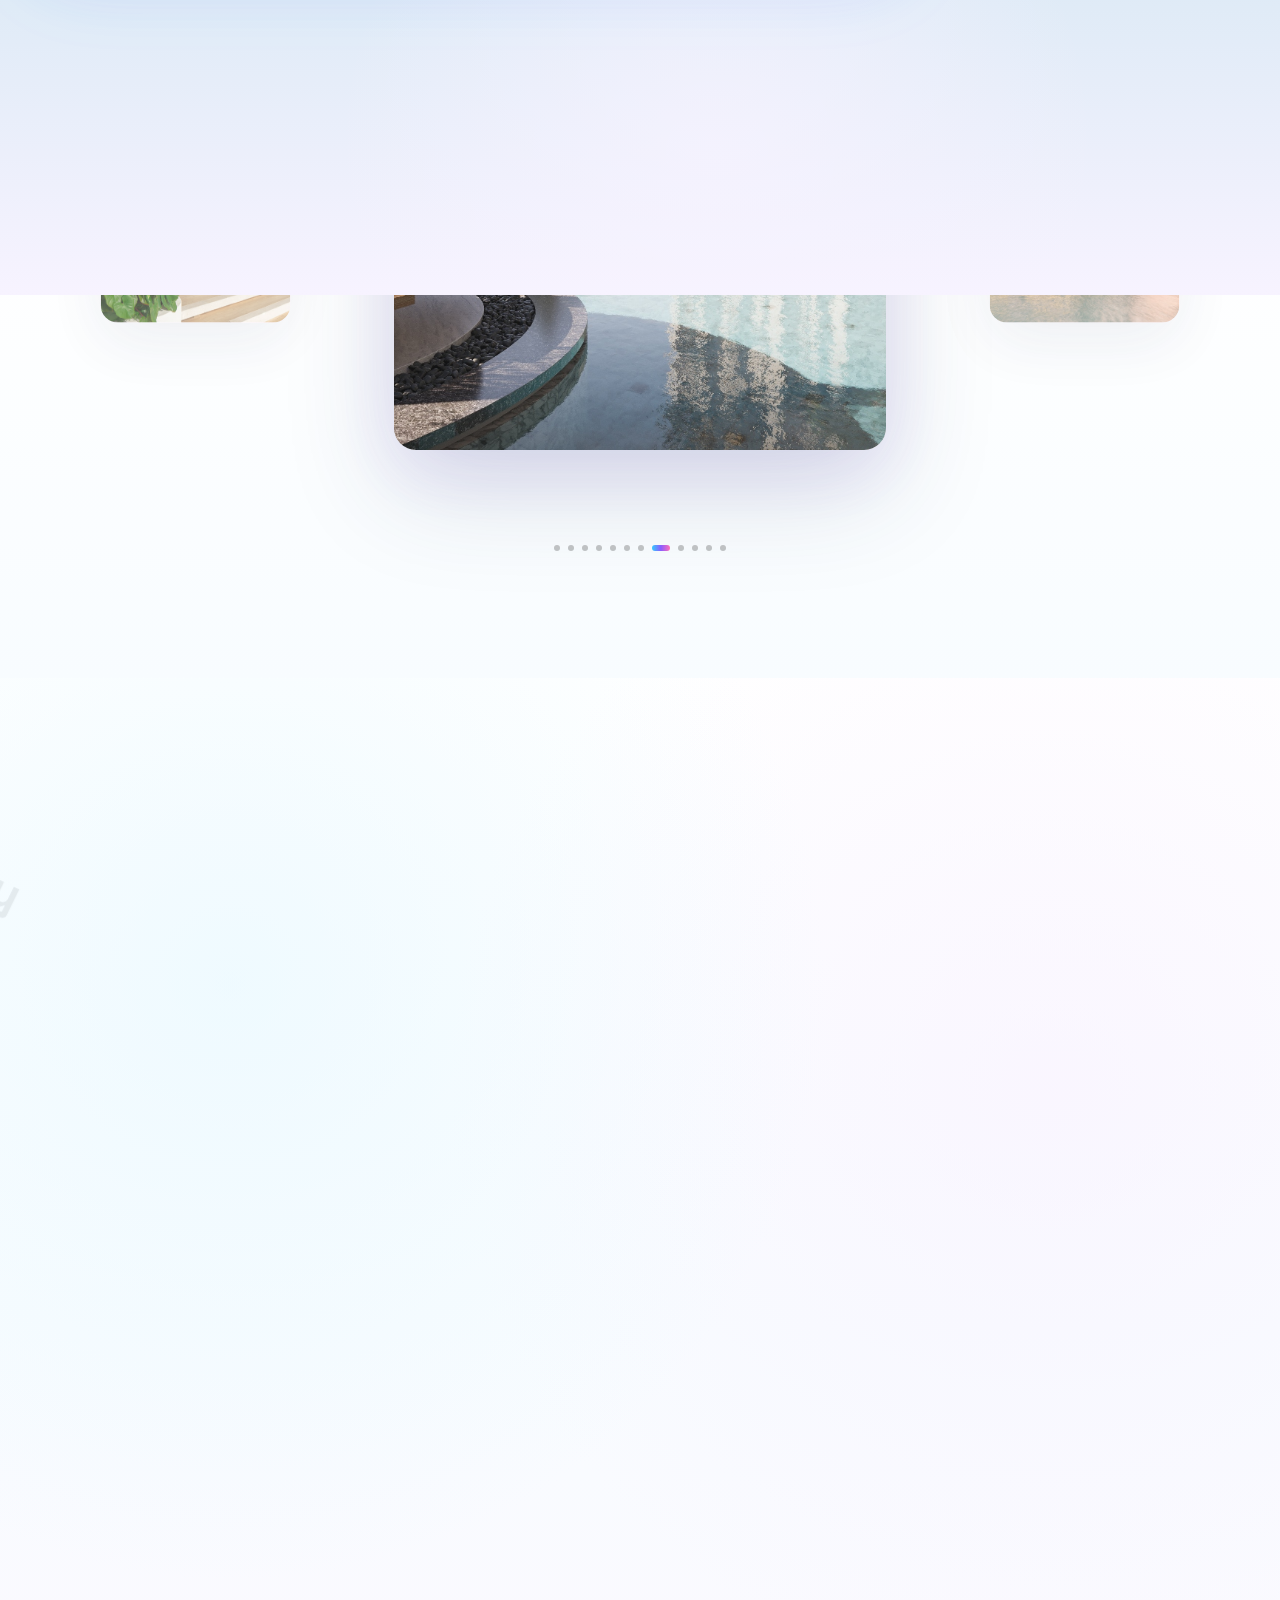
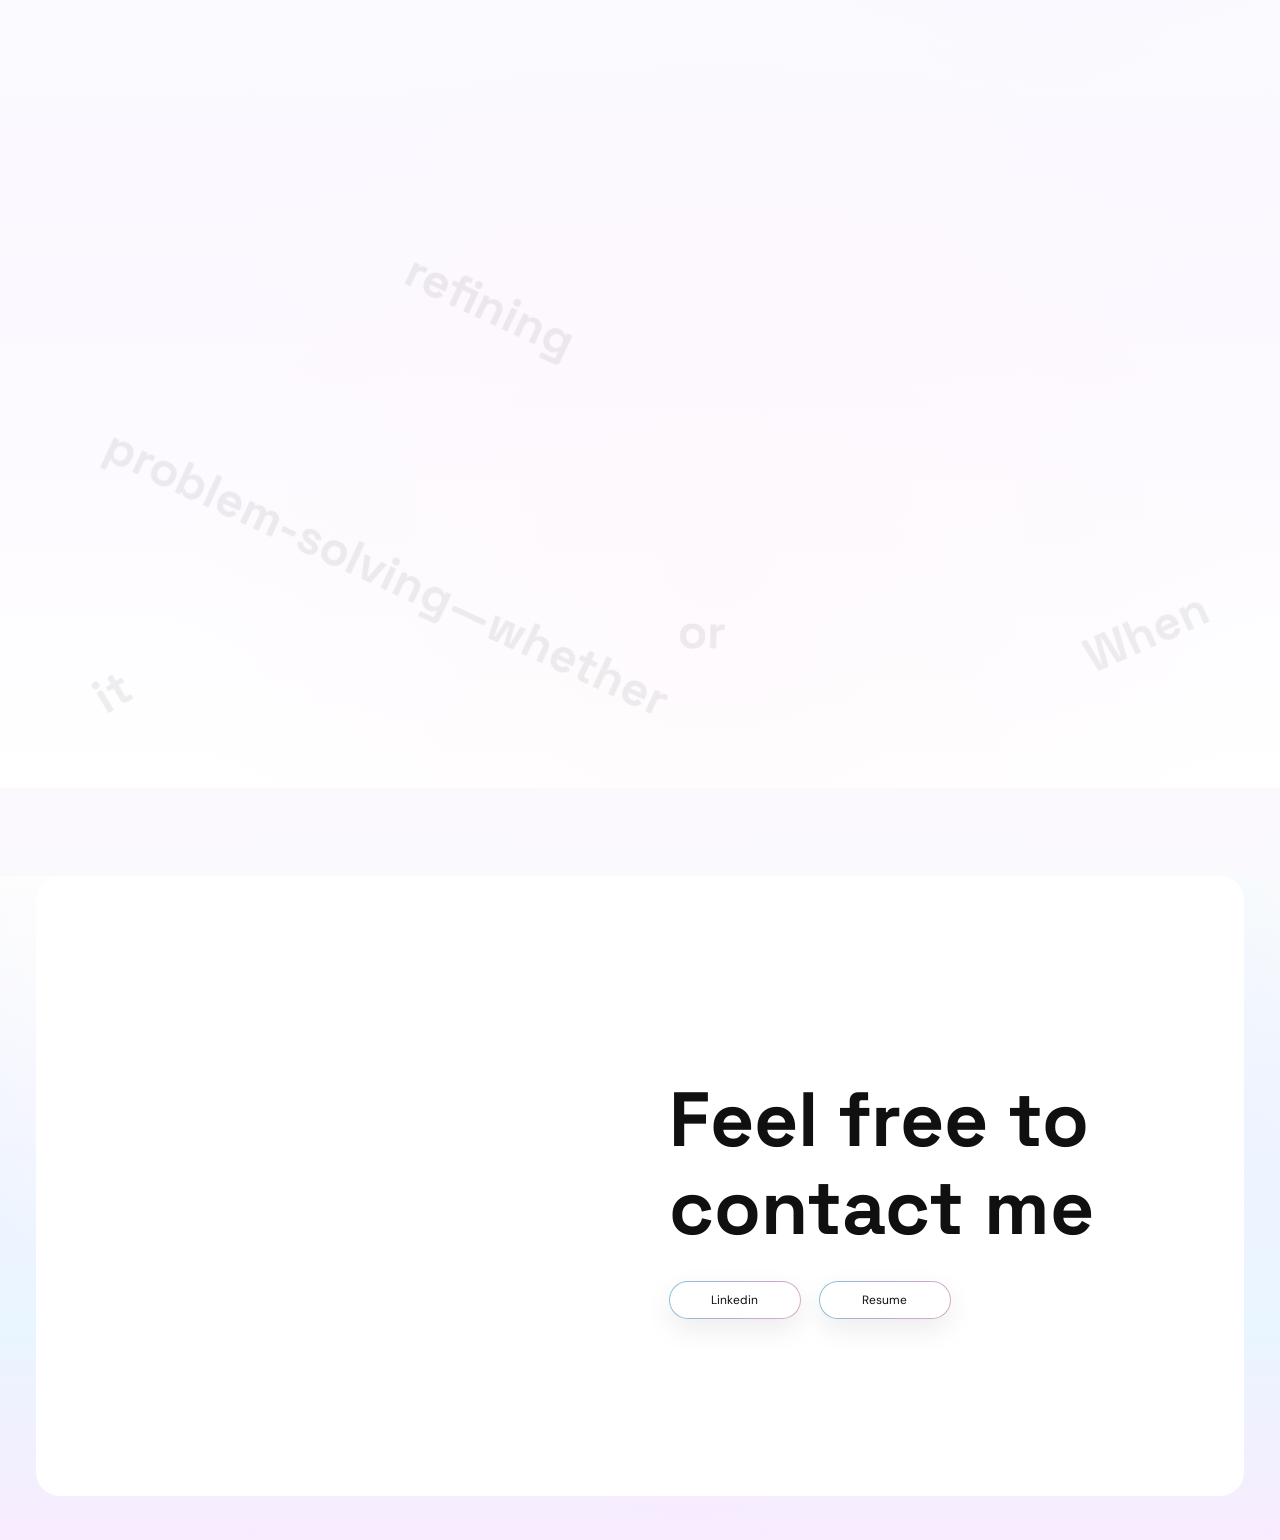
==== commit 514048f6: "Update portfolio project links to nophathai.site" ====
--- a/human-omo claude02/index.html
+++ b/human-omo claude02/index.html
@@ -38,15 +38,15 @@
         <div class="project-menu">
           <a class="nav-link" href="#first-projectsme">Projects</a>
           <div class="project-dropdown" aria-label="Project links">
-            <a href="https://nophathai.design/alphasme">
+            <a href="https://nophathai.site/alphasme">
               <img src="reference/main_projects/alphaSME.avif" alt="">
               <span>Alpha SME</span>
             </a>
-            <a href="https://nophathai.design/eastspring">
+            <a href="https://nophathai.site/eastspring">
               <img src="reference/main_projects/EastspingTH.avif" alt="">
               <span>Eastspring M ChoiceTH</span>
             </a>
-            <a href="https://nophathai.design/principal">
+            <a href="https://nophathai.site/principal">
               <img src="reference/main_projects/principalTH.avif" alt="">
               <span>Principal TH</span>
             </a>
@@ -104,7 +104,7 @@
 
       <section class="main-projects" id="first-projectsme" aria-label="Main projects">
         <div class="stack-wrap">
-          <a class="project-card main-card read-target" href="https://nophathai.design/alphasme" data-tilt="-1.8">
+          <a class="project-card main-card read-target" href="https://nophathai.site/alphasme" data-tilt="-1.8">
             <div class="project-media">
               <img src="reference/main_projects/alphaSME.avif" alt="alphaSME product mockup">
             </div>
@@ -123,7 +123,7 @@
             </div>
           </a>
 
-          <a class="project-card main-card read-target" href="https://nophathai.design/eastspring" data-tilt="1.6">
+          <a class="project-card main-card read-target" href="https://nophathai.site/eastspring" data-tilt="1.6">
             <div class="project-media">
               <img src="reference/main_projects/EastspingTH.avif" alt="Eastspring TH product mockup">
             </div>
@@ -142,7 +142,7 @@
             </div>
           </a>
 
-          <a class="project-card main-card read-target" href="https://nophathai.design/principal" data-tilt="-1.2">
+          <a class="project-card main-card read-target" href="https://nophathai.site/principal" data-tilt="-1.2">
             <div class="project-media">
               <img src="reference/main_projects/principalTH.avif" alt="Principal TH product mockup">
             </div>
@@ -164,7 +164,7 @@
       </section>
 
       <section class="side-projects" id="playground" aria-label="Side projects">
-        <a class="side-card side-card--active read-target" href="https://nophathai.design/asc-project">
+        <a class="side-card side-card--active read-target" href="https://nophathai.site/asc-project">
           <div class="side-media"><img src="reference/side_projects/ACS_POS_project.avif" alt="ACS POS project"></div>
           <div class="side-copy">
             <h2>ACS POS project</h2>
@@ -174,7 +174,7 @@
           </div>
         </a>
 
-        <a class="side-card read-target" href="https://nophathai.design/line-hr-connect">
+        <a class="side-card read-target" href="https://nophathai.site/line-hr-connect">
           <div class="side-media"><img src="reference/side_projects/Line_HR-connect_chatbot.avif" alt="Line HR-connect chatbot"></div>
           <div class="side-copy">
             <h2>Line HR-connect chatbot</h2>
@@ -184,7 +184,7 @@
           </div>
         </a>
 
-        <a class="side-card read-target" href="https://nophathai.design/youtube-subscriptions">
+        <a class="side-card read-target" href="https://nophathai.site/youtube-subscriptions">
           <div class="side-media"><img src="reference/side_projects/Youtube_subscriptions.avif" alt="Youtube subscriptions"></div>
           <div class="side-copy">
             <h2>Youtube subscriptions</h2>
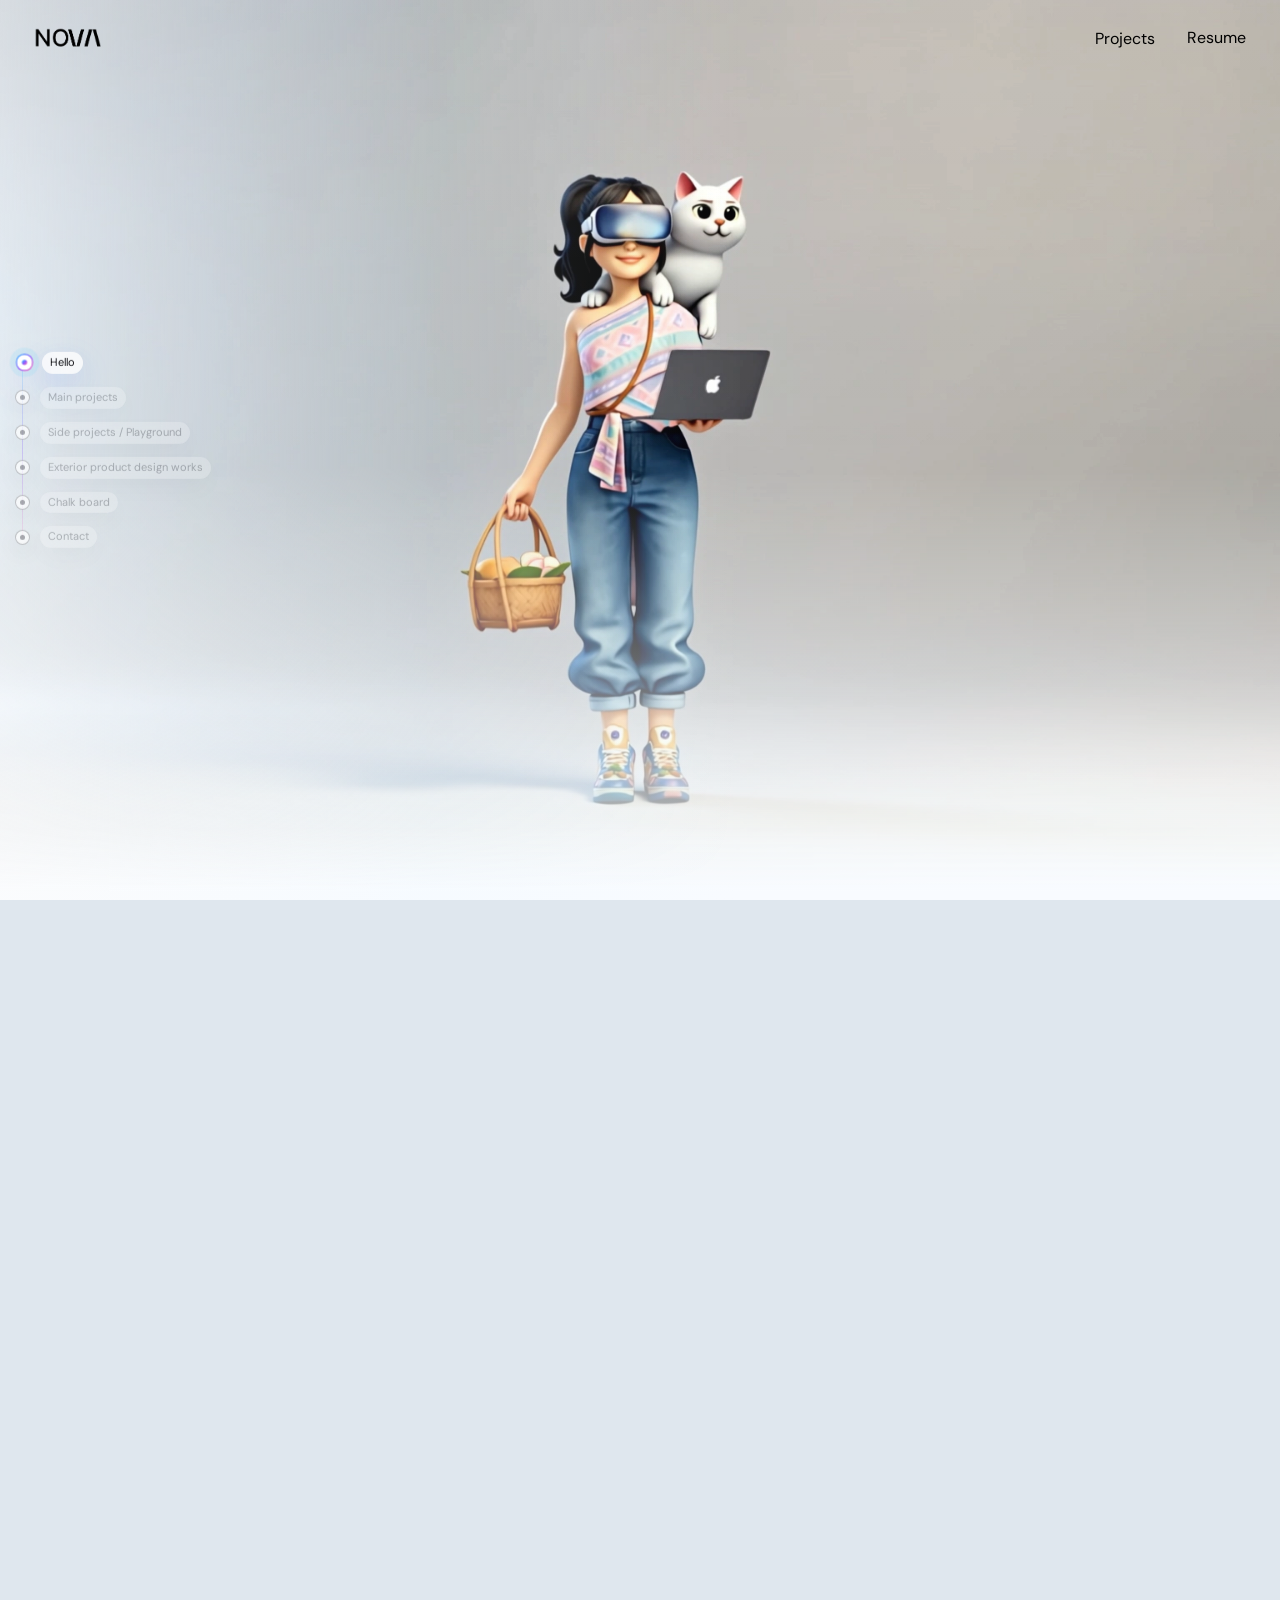
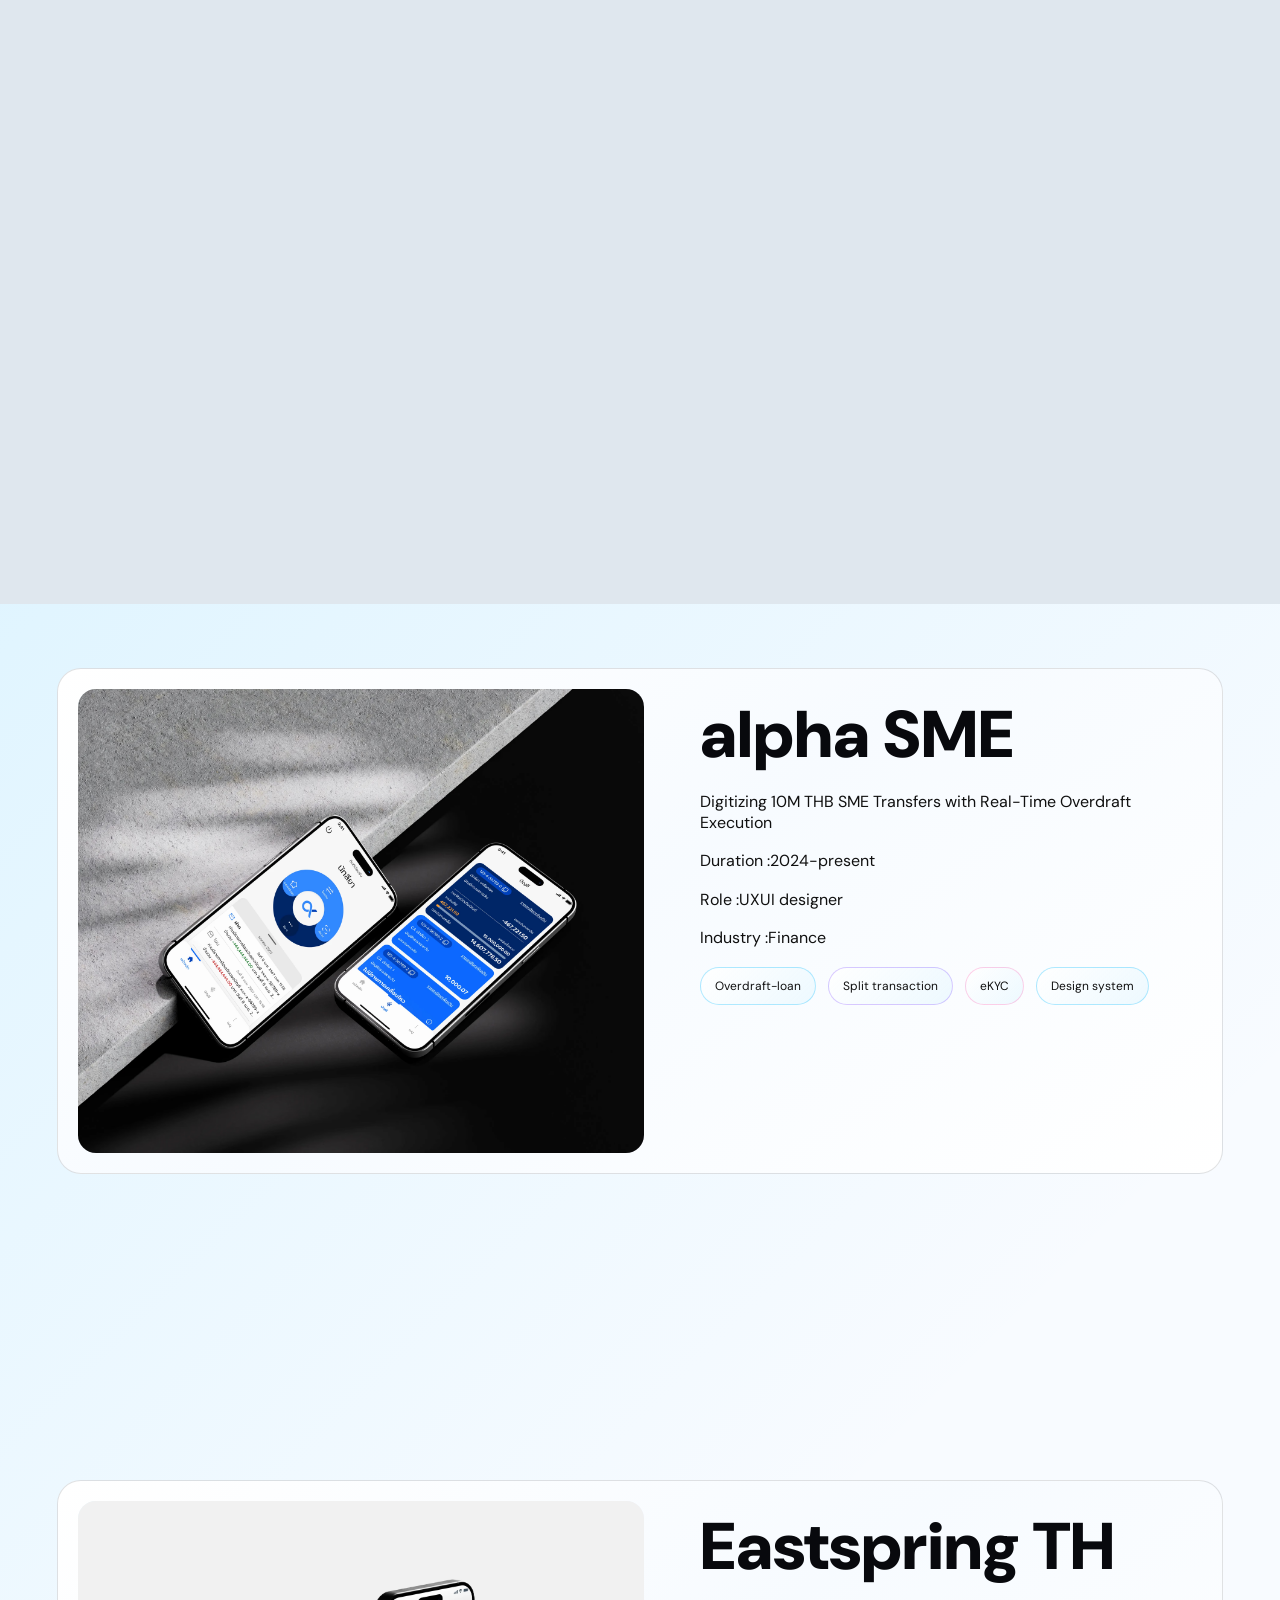
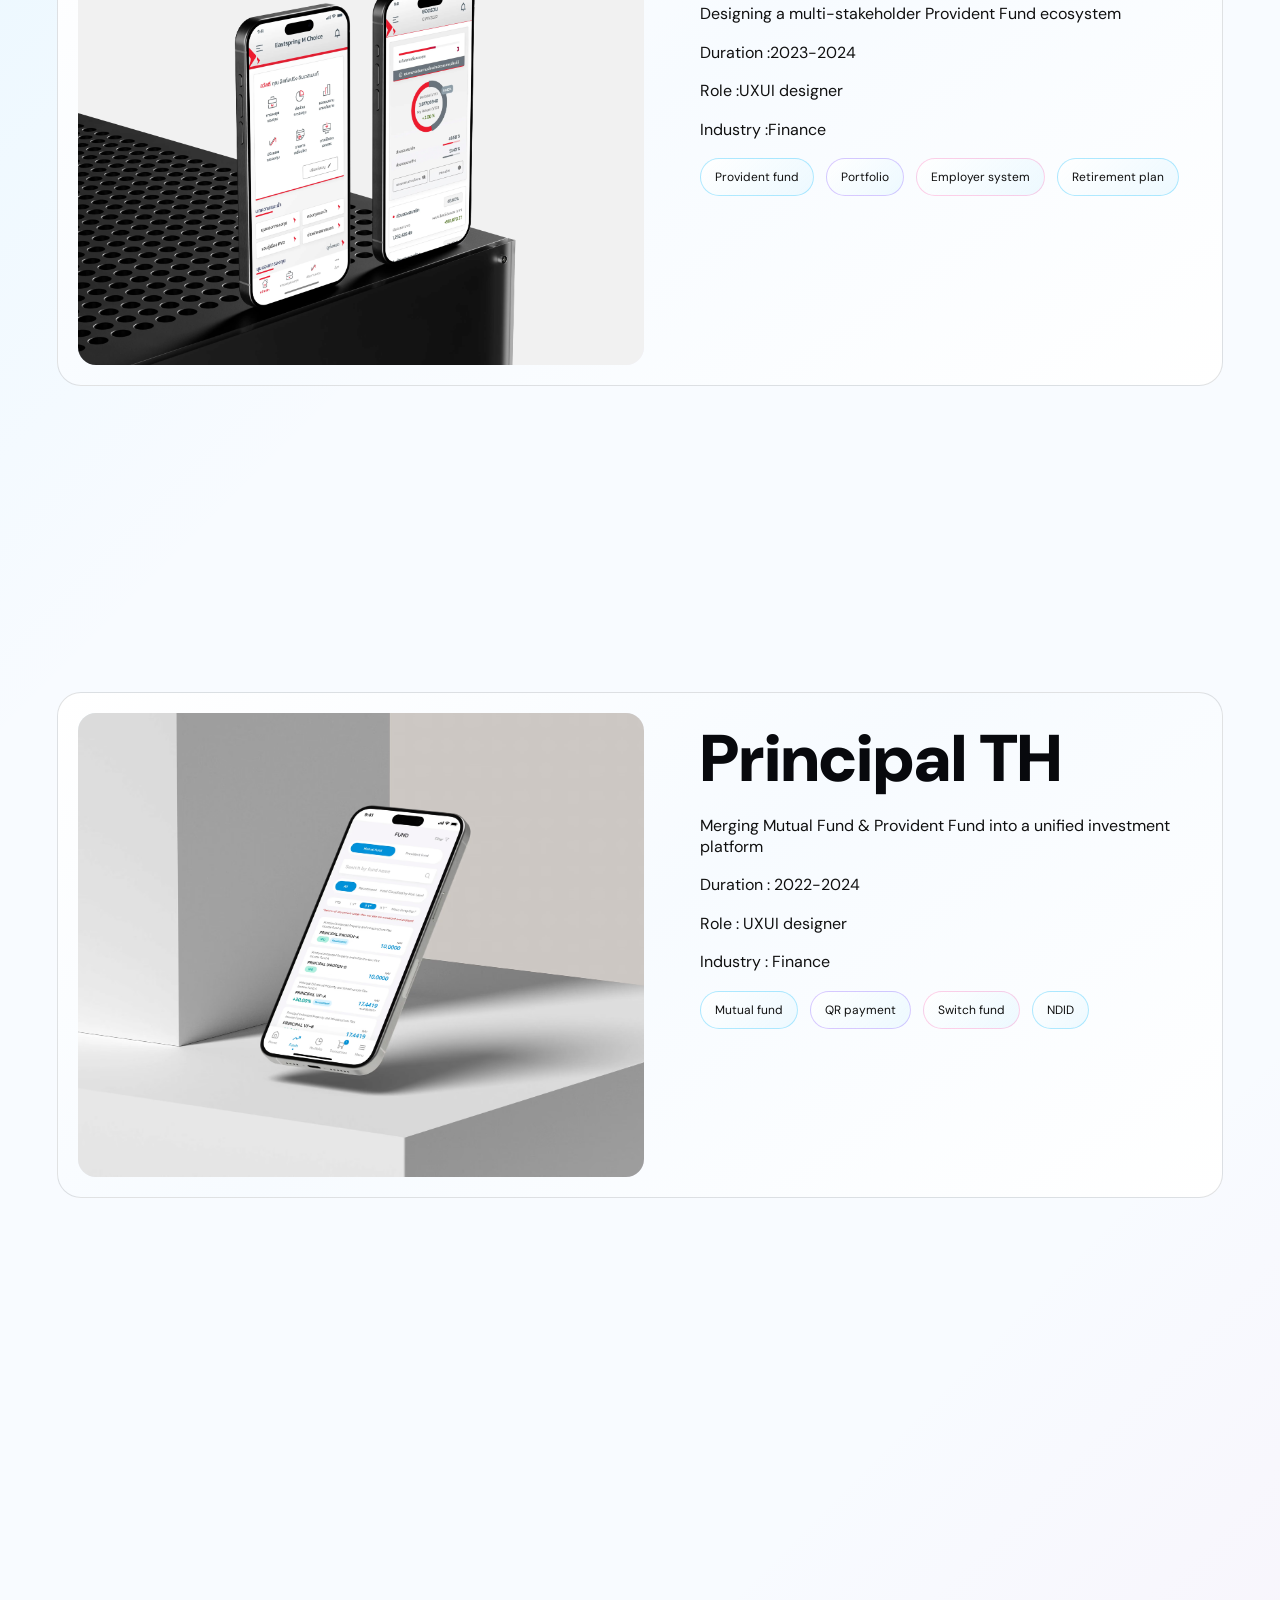
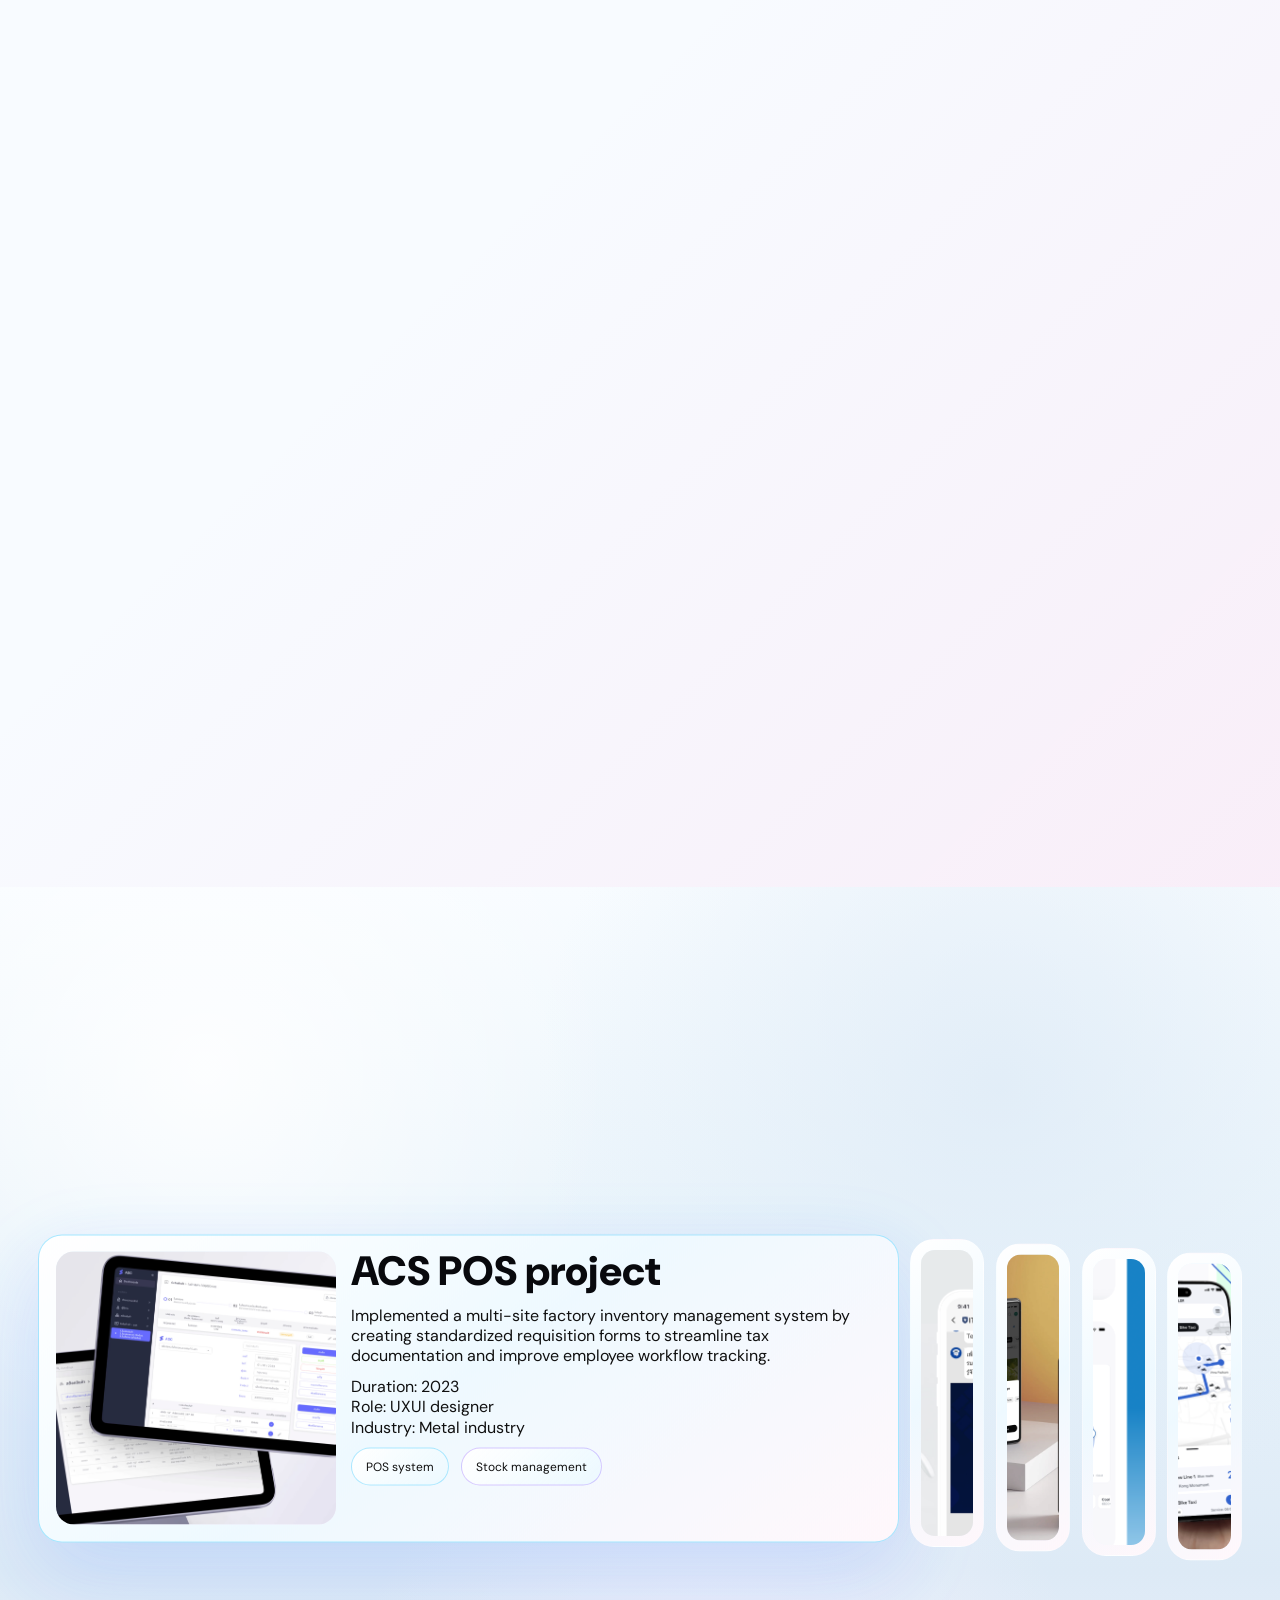
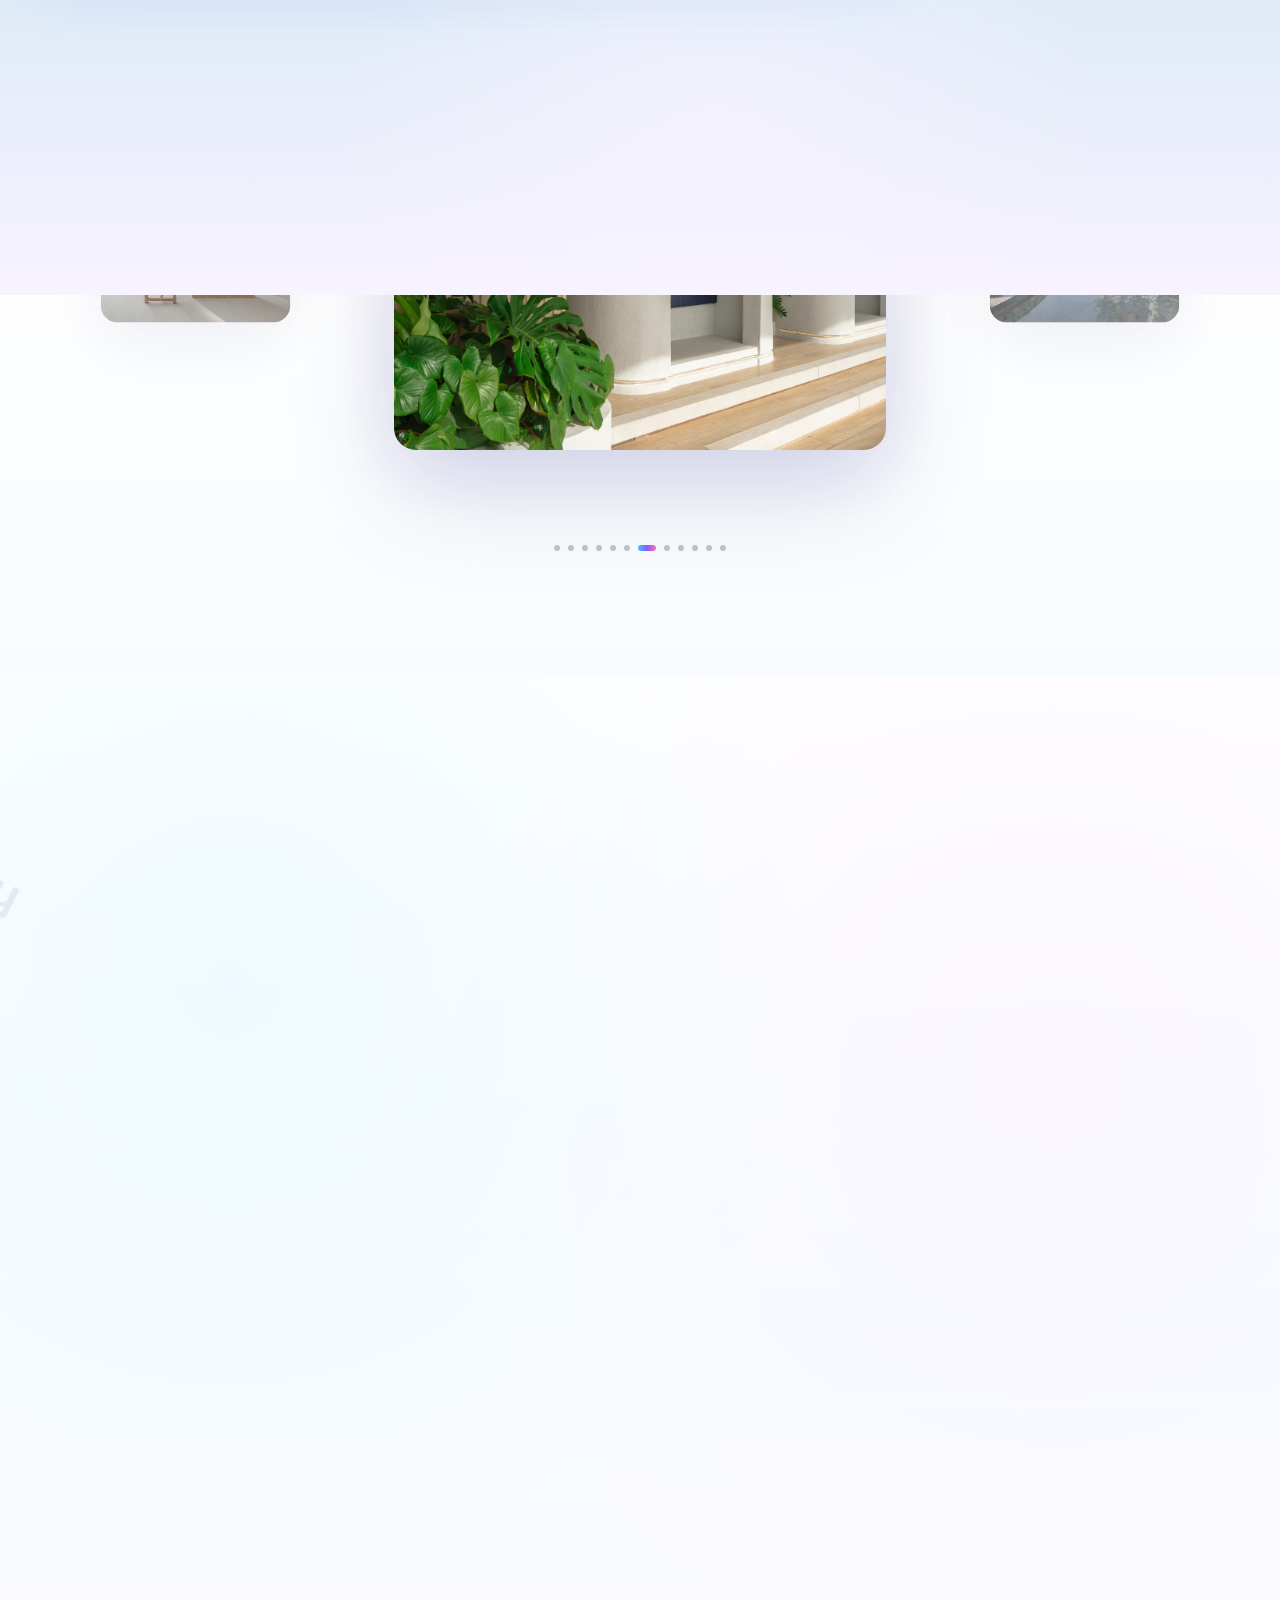
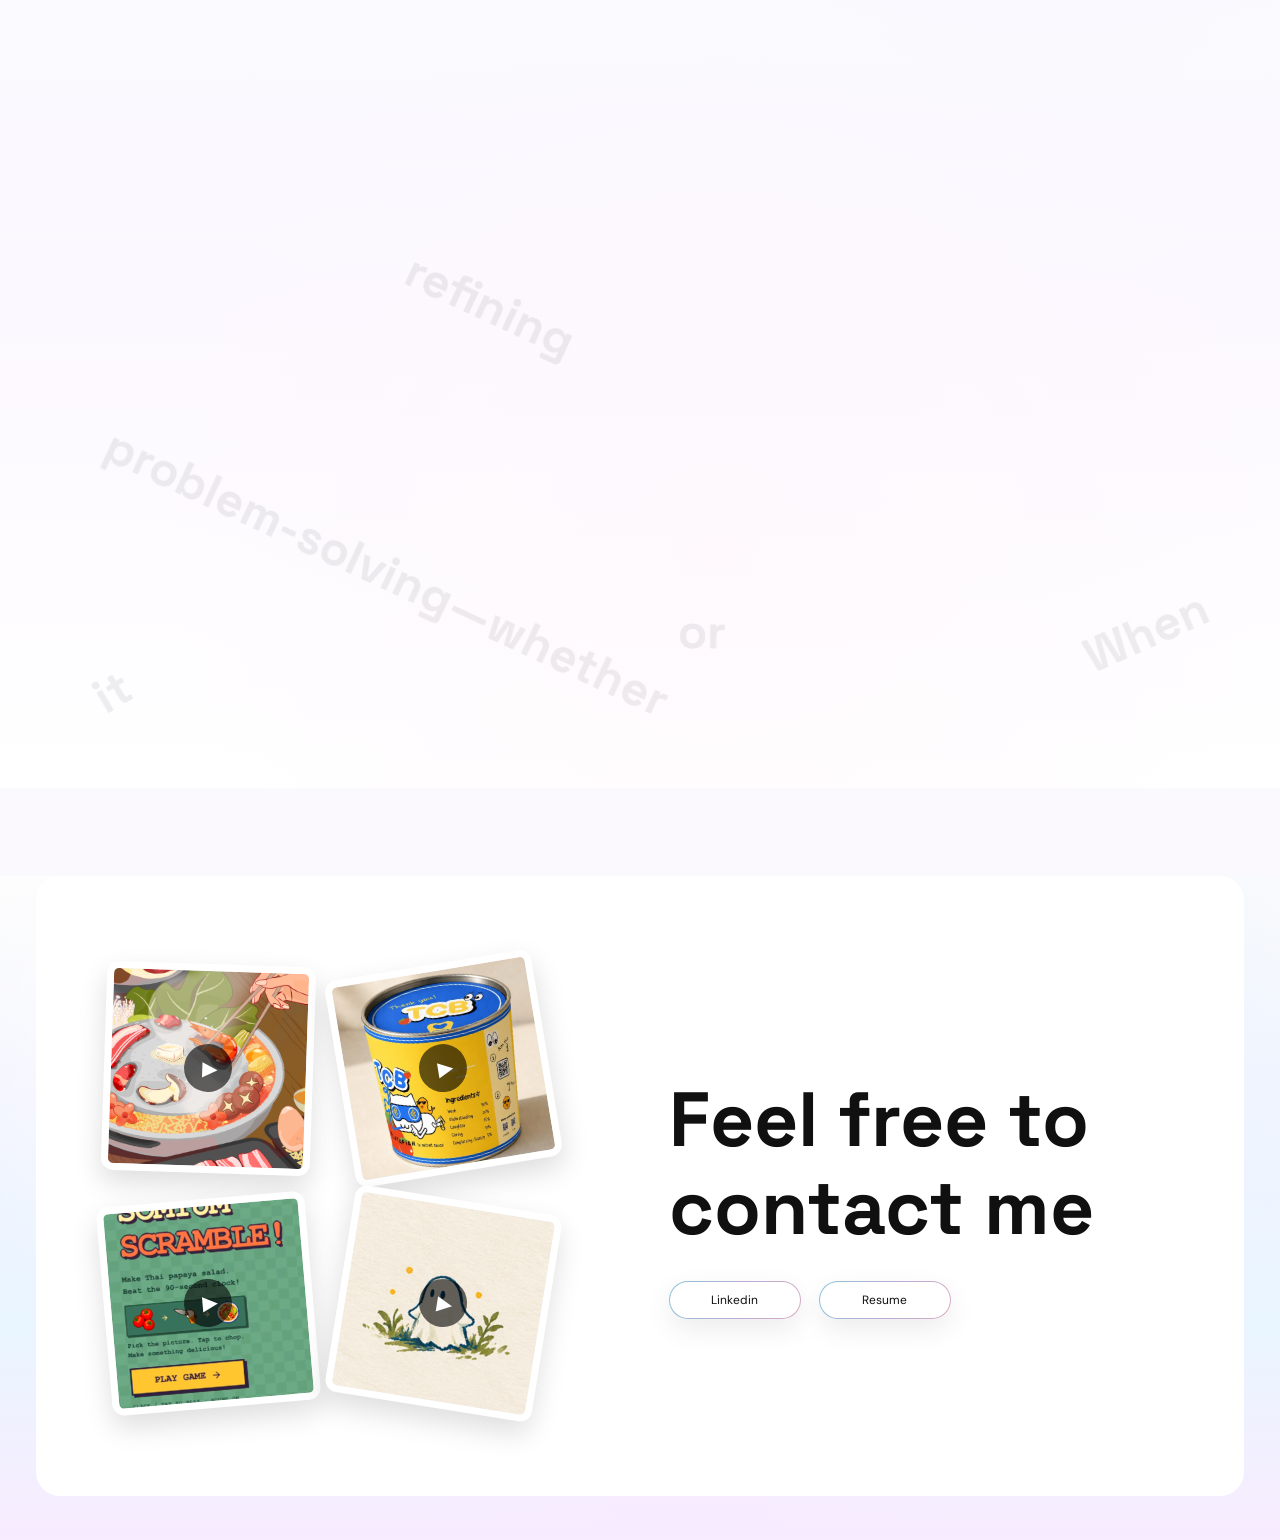
==== commit fa32385b: "Add video at footer" ====
--- a/human-omo claude02/index.html
+++ b/human-omo claude02/index.html
@@ -19,7 +19,7 @@
       .loader-bubble { position: fixed; z-index: 100; inset: 0; display: grid; place-items: center; background: #dfe7ee; }
       .loader-bubble__text { display: grid; place-items: center; width: clamp(180px, 28vw, 360px); aspect-ratio: 1; border-radius: 50%; background: #9da3a5; color: #000; font-family: system-ui, sans-serif; font-size: clamp(62px, 11vw, 150px); font-weight: 900; }
     </style>
-    <link rel="stylesheet" href="styles.css?v=07-11-2026">
+    <link rel="stylesheet" href="styles.css?v=20-11-2026">
   </head>
   <body>
     <div class="loader-bubble" aria-live="polite">
@@ -291,6 +291,24 @@
 
         <section class="contact-section" id="contact" aria-label="Contact">
           <div class="contact-highlight" aria-hidden="true"></div>
+          <div class="footer-clips" aria-label="Play my videos">
+            <button class="footer-clip read-target" type="button" data-cursor-label="Play video" data-video="footer-pic-and-video/stuff-haloween.mp4" aria-label="Play Halloween video" aria-haspopup="dialog">
+              <img src="footer-pic-and-video/stuff-haloween.png" alt="Halloween" loading="lazy" width="600" height="600">
+              <span class="footer-clip__play" aria-hidden="true">▶</span>
+            </button>
+            <button class="footer-clip read-target" type="button" data-cursor-label="Play video" data-video="footer-pic-and-video/stuff-mookrata.mp4" aria-label="Play Mookrata video" aria-haspopup="dialog">
+              <img src="footer-pic-and-video/stuff-mookrata.png" alt="Mookrata" loading="lazy" width="600" height="600">
+              <span class="footer-clip__play" aria-hidden="true">▶</span>
+            </button>
+            <button class="footer-clip read-target" type="button" data-cursor-label="Play video" data-video="footer-pic-and-video/stuff-somtum.mp4" aria-label="Play Somtum video" aria-haspopup="dialog">
+              <img src="footer-pic-and-video/stuff-somtum.png" alt="Somtum" loading="lazy" width="600" height="600">
+              <span class="footer-clip__play" aria-hidden="true">▶</span>
+            </button>
+            <button class="footer-clip read-target" type="button" data-cursor-label="Play video" data-video="footer-pic-and-video/stuff-tcb.mp4" aria-label="Play TCB video" aria-haspopup="dialog">
+              <img src="footer-pic-and-video/stuff-tcb.png" alt="TCB" loading="lazy" width="600" height="600">
+              <span class="footer-clip__play" aria-hidden="true">▶</span>
+            </button>
+          </div>
           <div class="contact-copy">
             <h2>Feel free to<br>contact me</h2>
             <div class="contact-actions">
@@ -302,6 +320,11 @@
       </section>
     </main>
 
-    <script src="script.js?v=07-11-2026"></script>
+    <dialog class="footer-player" aria-label="Video player">
+      <button class="footer-player__close" type="button" aria-label="Close video">×</button>
+      <video controls playsinline preload="none"></video>
+      <p class="footer-player__error" role="status" hidden>Unable to play this video. Please try again.</p>
+    </dialog>
+    <script src="script.js?v=20-11-2026"></script>
   </body>
 </html>
--- a/human-omo claude02/styles.css
+++ b/human-omo claude02/styles.css
@@ -1683,3 +1683,50 @@
     transition-duration: 1ms !important;
   }
 }
+
+/* Footer video collage — 2026-11-20 */
+.footer-clips {
+  position: absolute;
+  inset: 70px auto 70px 4%;
+  width: 40%;
+  display: grid;
+  grid-template-columns: repeat(2, minmax(0, 1fr));
+  align-content: center;
+  gap: clamp(16px, 2vw, 30px);
+  padding: 20px;
+  box-sizing: border-box;
+}
+.footer-clip {
+  position: relative;
+  display: block;
+  width: 100%;
+  aspect-ratio: 1;
+  padding: 0;
+  border: 7px solid white;
+  border-radius: 12px;
+  background: #eee;
+  box-shadow: 0 12px 28px #0002;
+  transform: rotate(var(--clip-angle, 0deg));
+  transition: transform 350ms var(--ease), box-shadow 350ms var(--ease);
+  cursor: pointer;
+}
+.footer-clip img { display: block; width: 100%; height: 100%; object-fit: cover; border-radius: 5px; }
+.footer-clip__play { position: absolute; inset: 0; margin: auto; display: grid; place-items: center; width: 48px; height: 48px; border-radius: 50%; background: #0009; color: white; font-size: 20px; padding-left: 3px; box-sizing: border-box; pointer-events: none; }
+.footer-clip:hover { transform: rotate(var(--clip-angle, 0deg)) scale(1.06); z-index: 2; box-shadow: 0 18px 36px #0003; }
+.footer-clip:focus-visible { outline: 3px solid #005fcc; outline-offset: 5px; }
+.footer-player { position: fixed; inset: 0; width: 100%; height: 100%; height: 100dvh; max-width: none; max-height: none; margin: 0; padding: 64px 24px; border: 0; box-sizing: border-box; background: #000d; color: white; }
+.footer-player[open] { display: flex; align-items: center; justify-content: center; }
+.footer-player::backdrop { background: #0009; }
+.footer-player video { display: block; max-width: 100%; max-height: 100%; width: auto; height: auto; border-radius: 12px; background: black; }
+.footer-player__close { position: absolute; top: max(12px, env(safe-area-inset-top)); right: max(16px, env(safe-area-inset-right)); width: 44px; height: 44px; background: #fff2; border: 1px solid #fff5; border-radius: 50%; color: white; font: 32px/1 sans-serif; cursor: pointer; }
+.footer-player__error { position: absolute; bottom: 16px; text-align: center; }
+@media (max-width: 1100px) {
+  .footer-clips { position: relative; inset: auto; width: min(560px, 100%); margin: 32px auto 0; padding: 30px; gap: 28px; }
+  .contact-section .contact-copy { min-height: 320px; margin: 0 auto; width: calc(100% - 40px); padding-bottom: 40px; }
+}
+@media (max-width: 480px) {
+  .footer-clips { gap: 20px; padding: 22px; }
+  .footer-clip { border-width: 4px; }
+  .footer-clip__play { width: 38px; height: 38px; font-size: 16px; }
+  .footer-player { padding: 64px 12px; }
+}
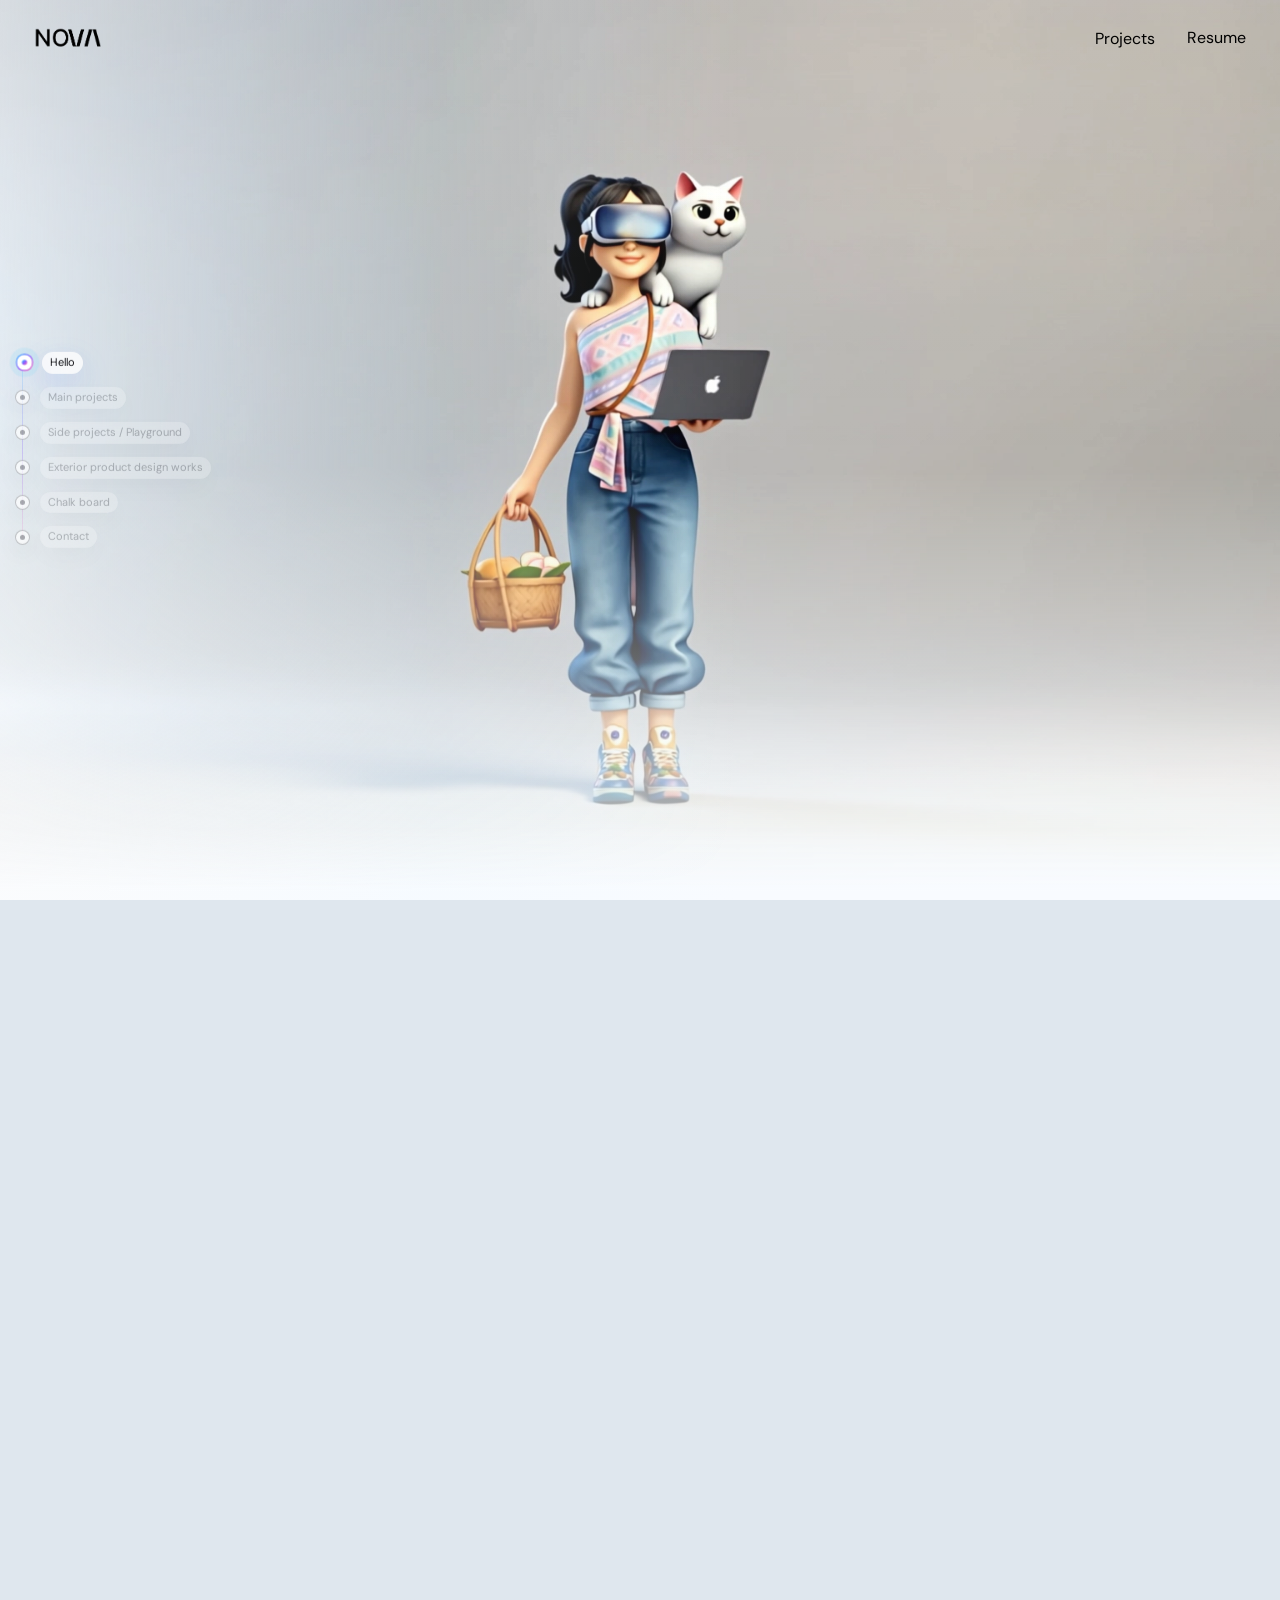
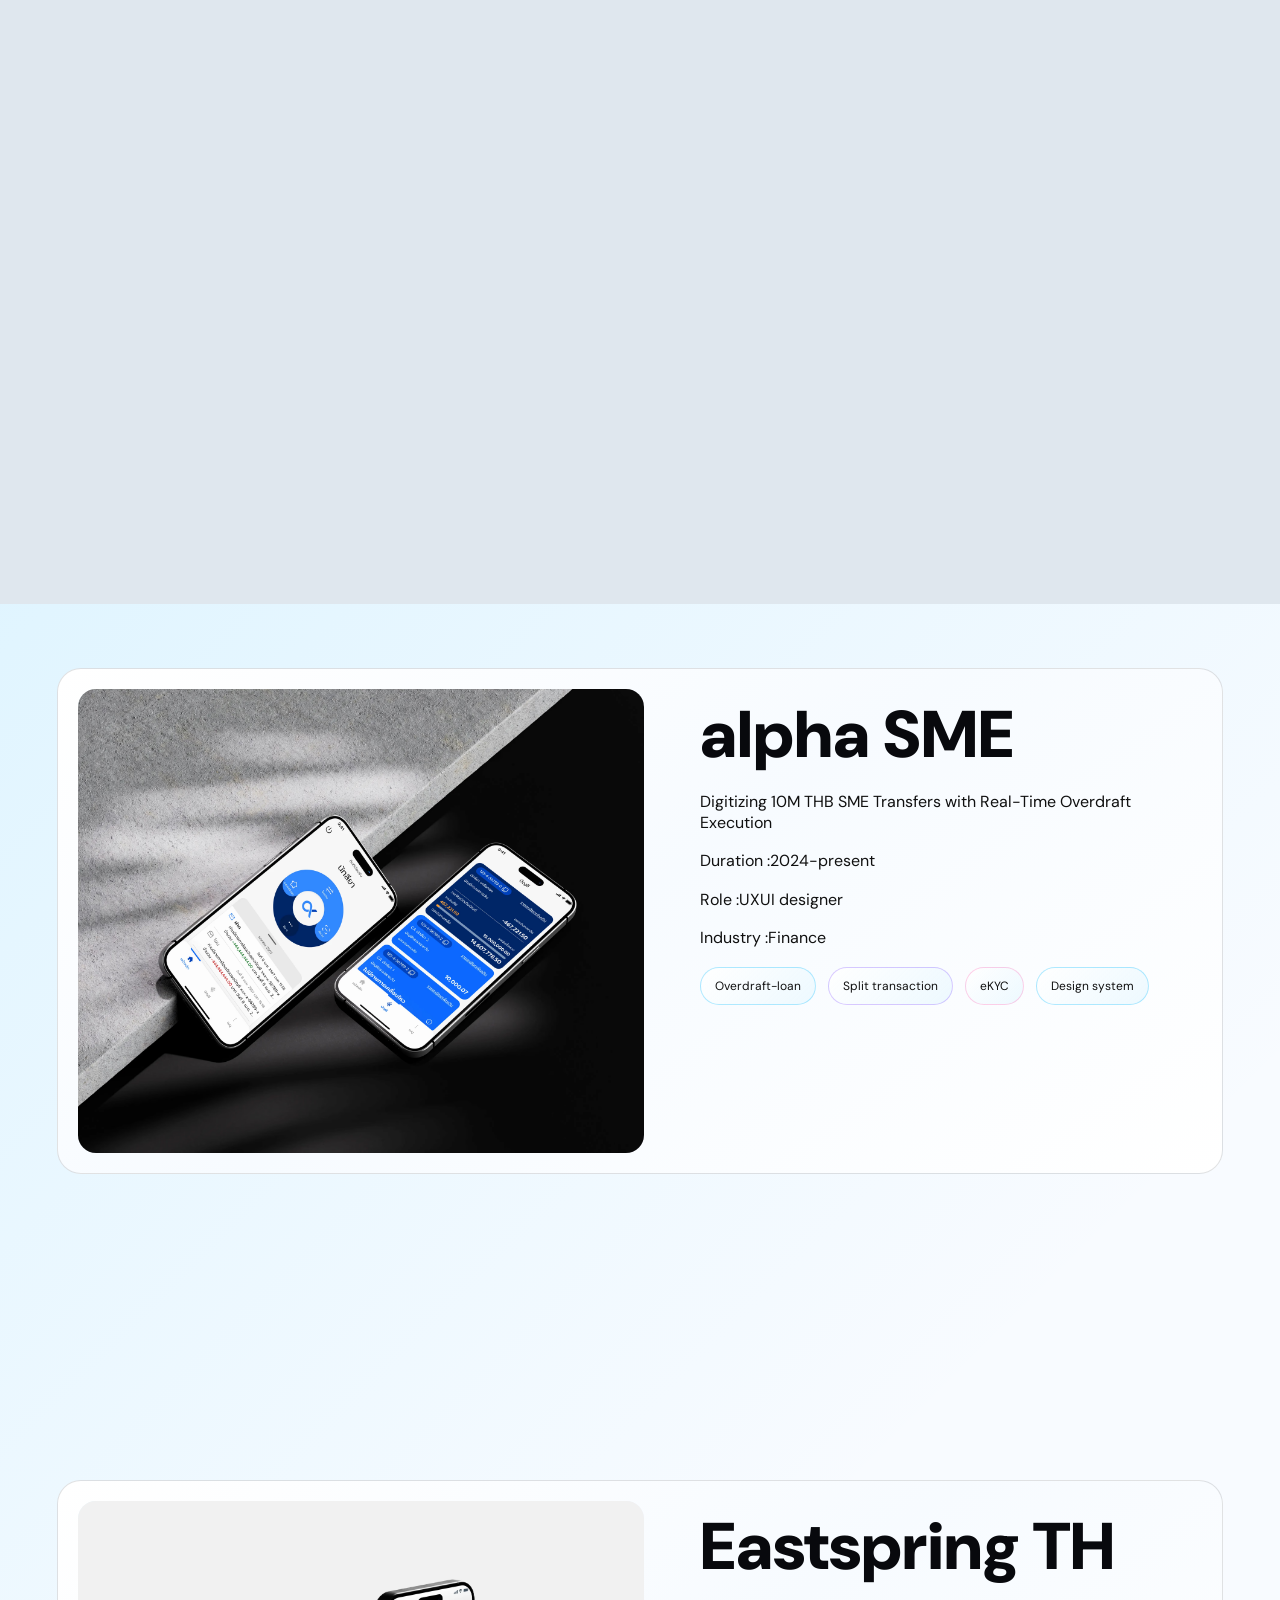
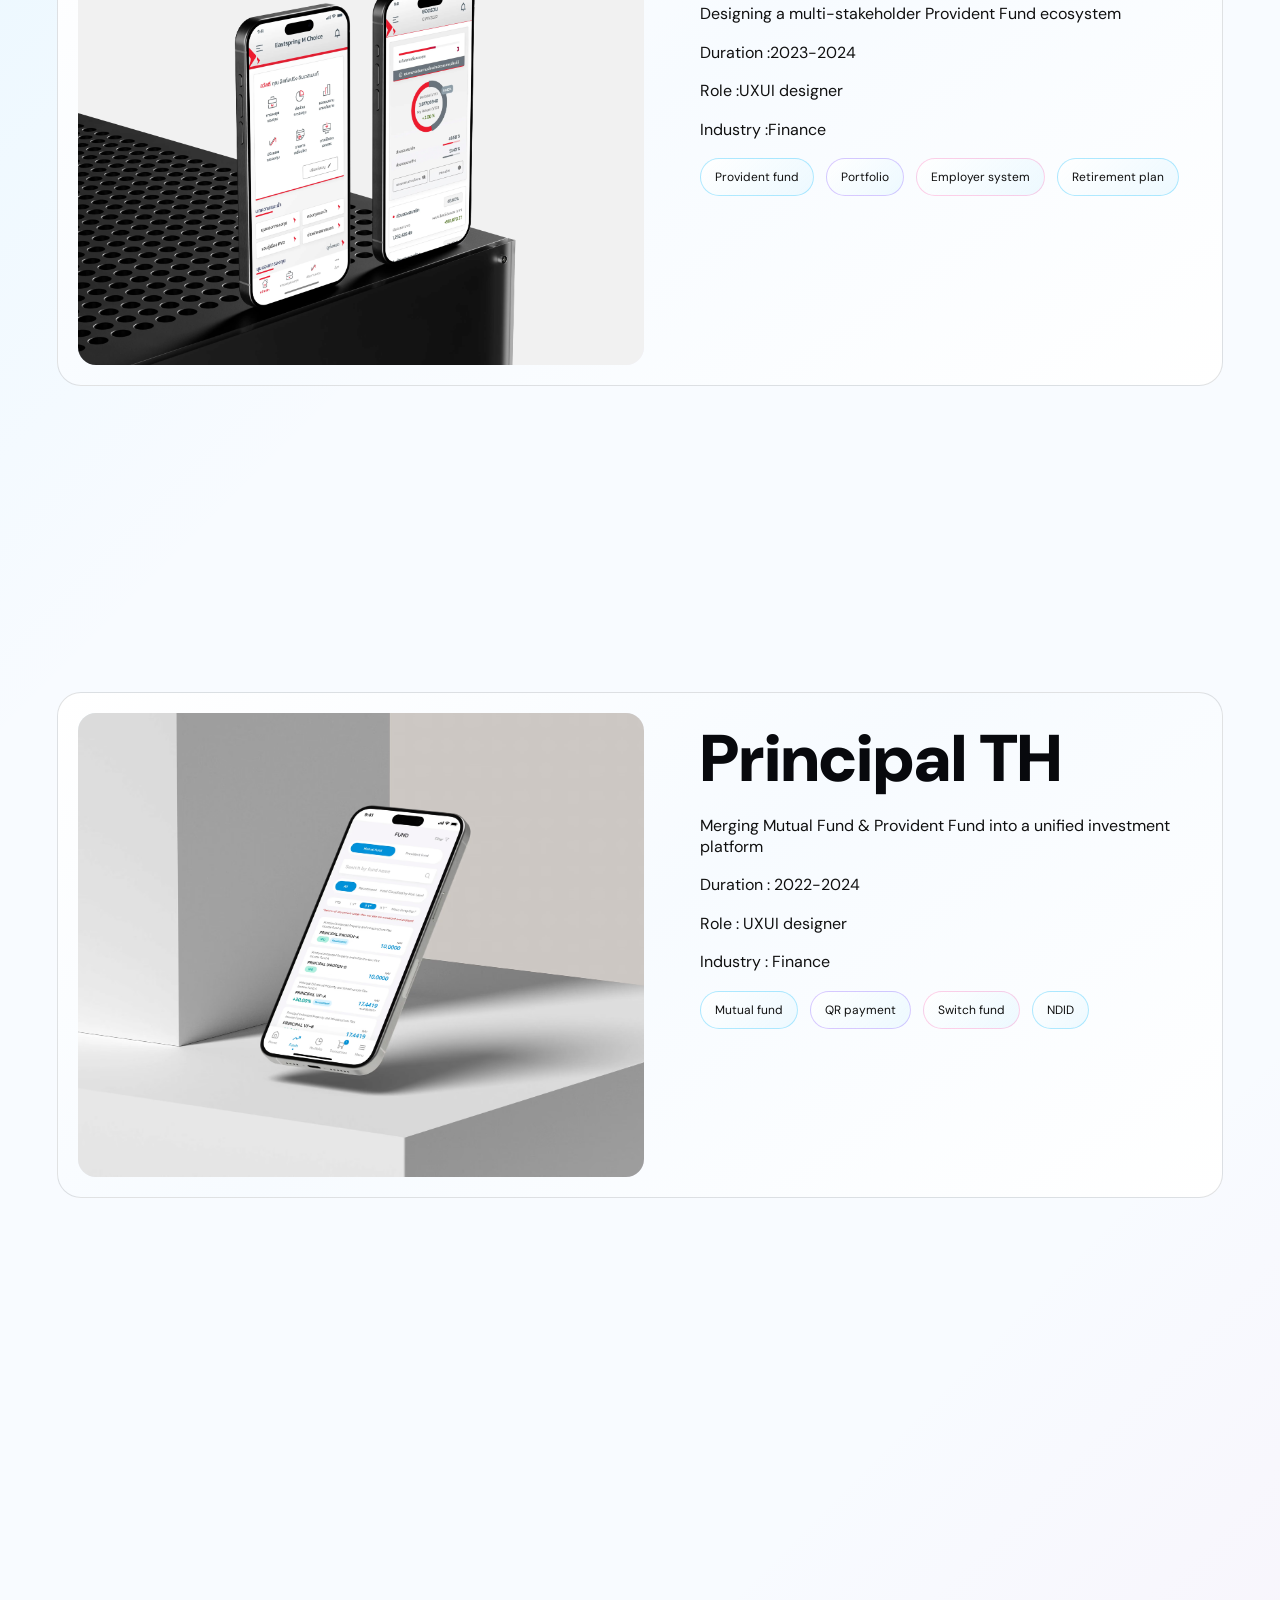
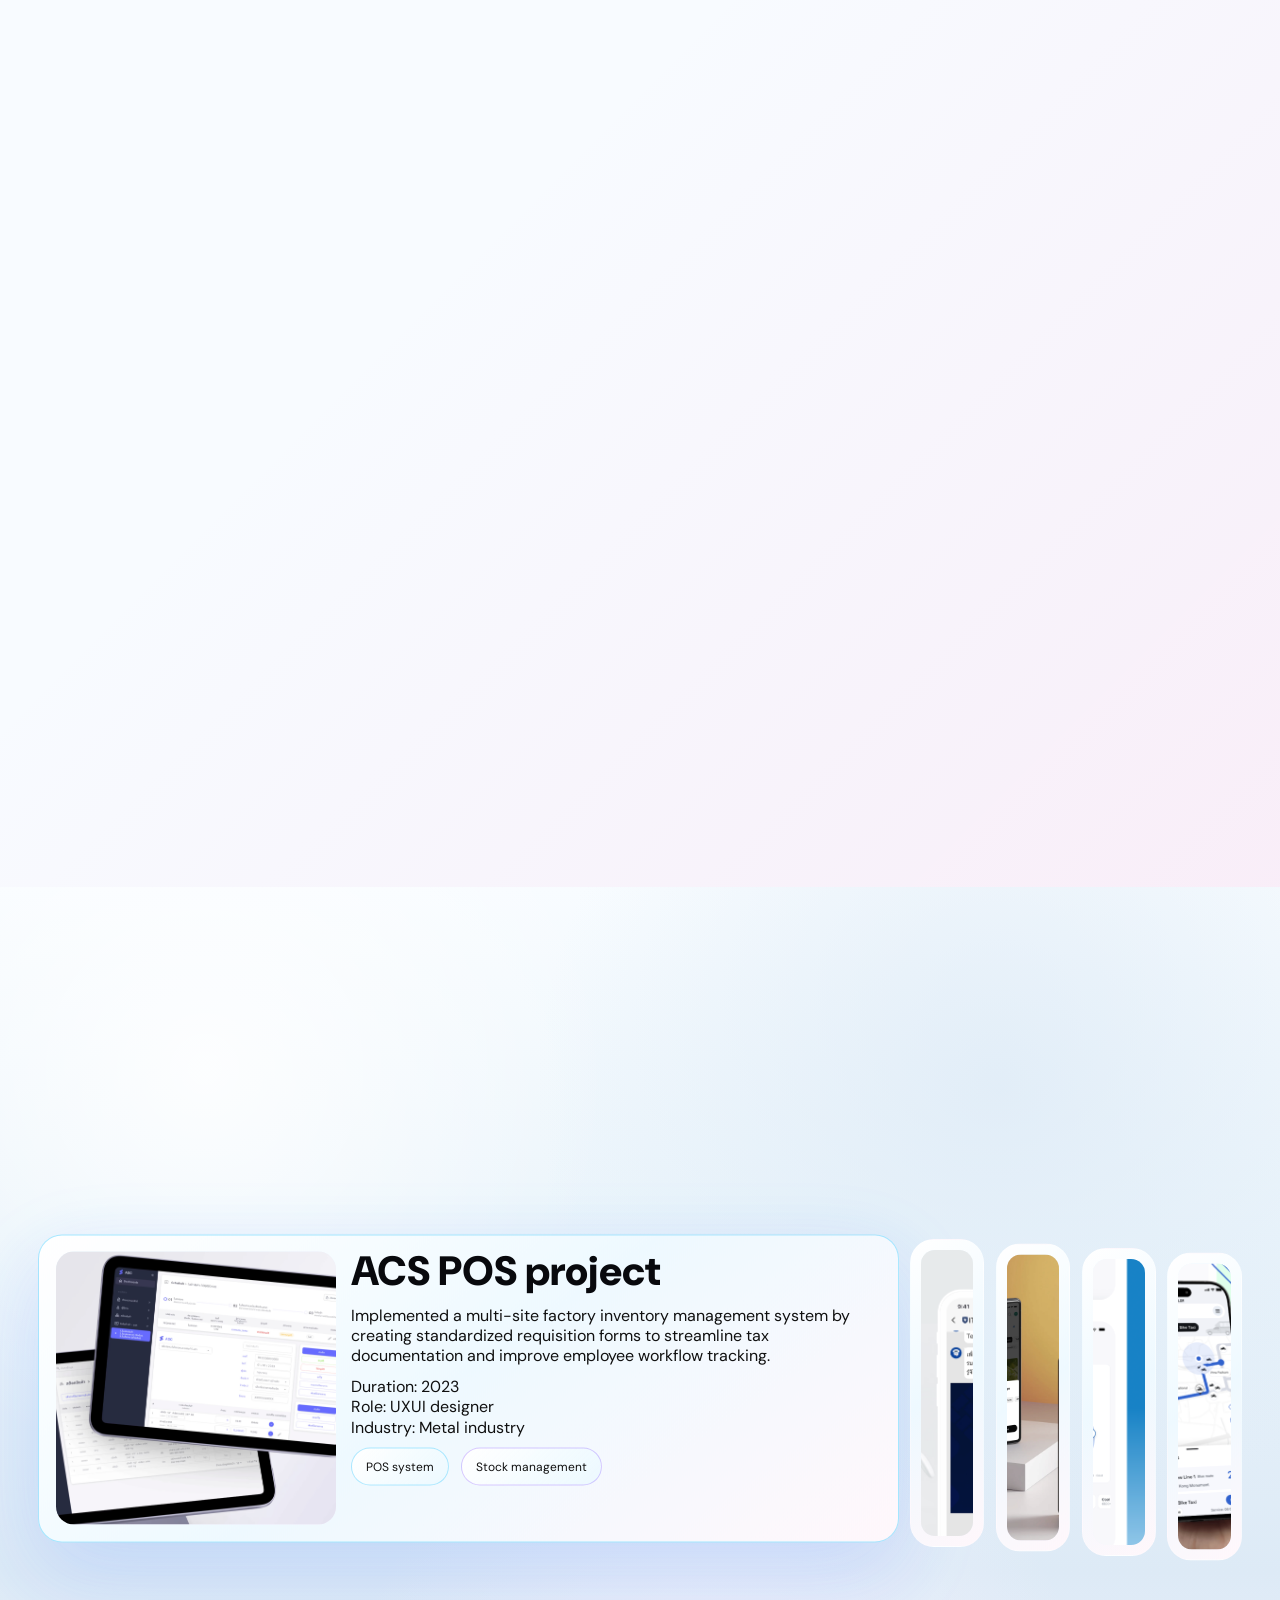
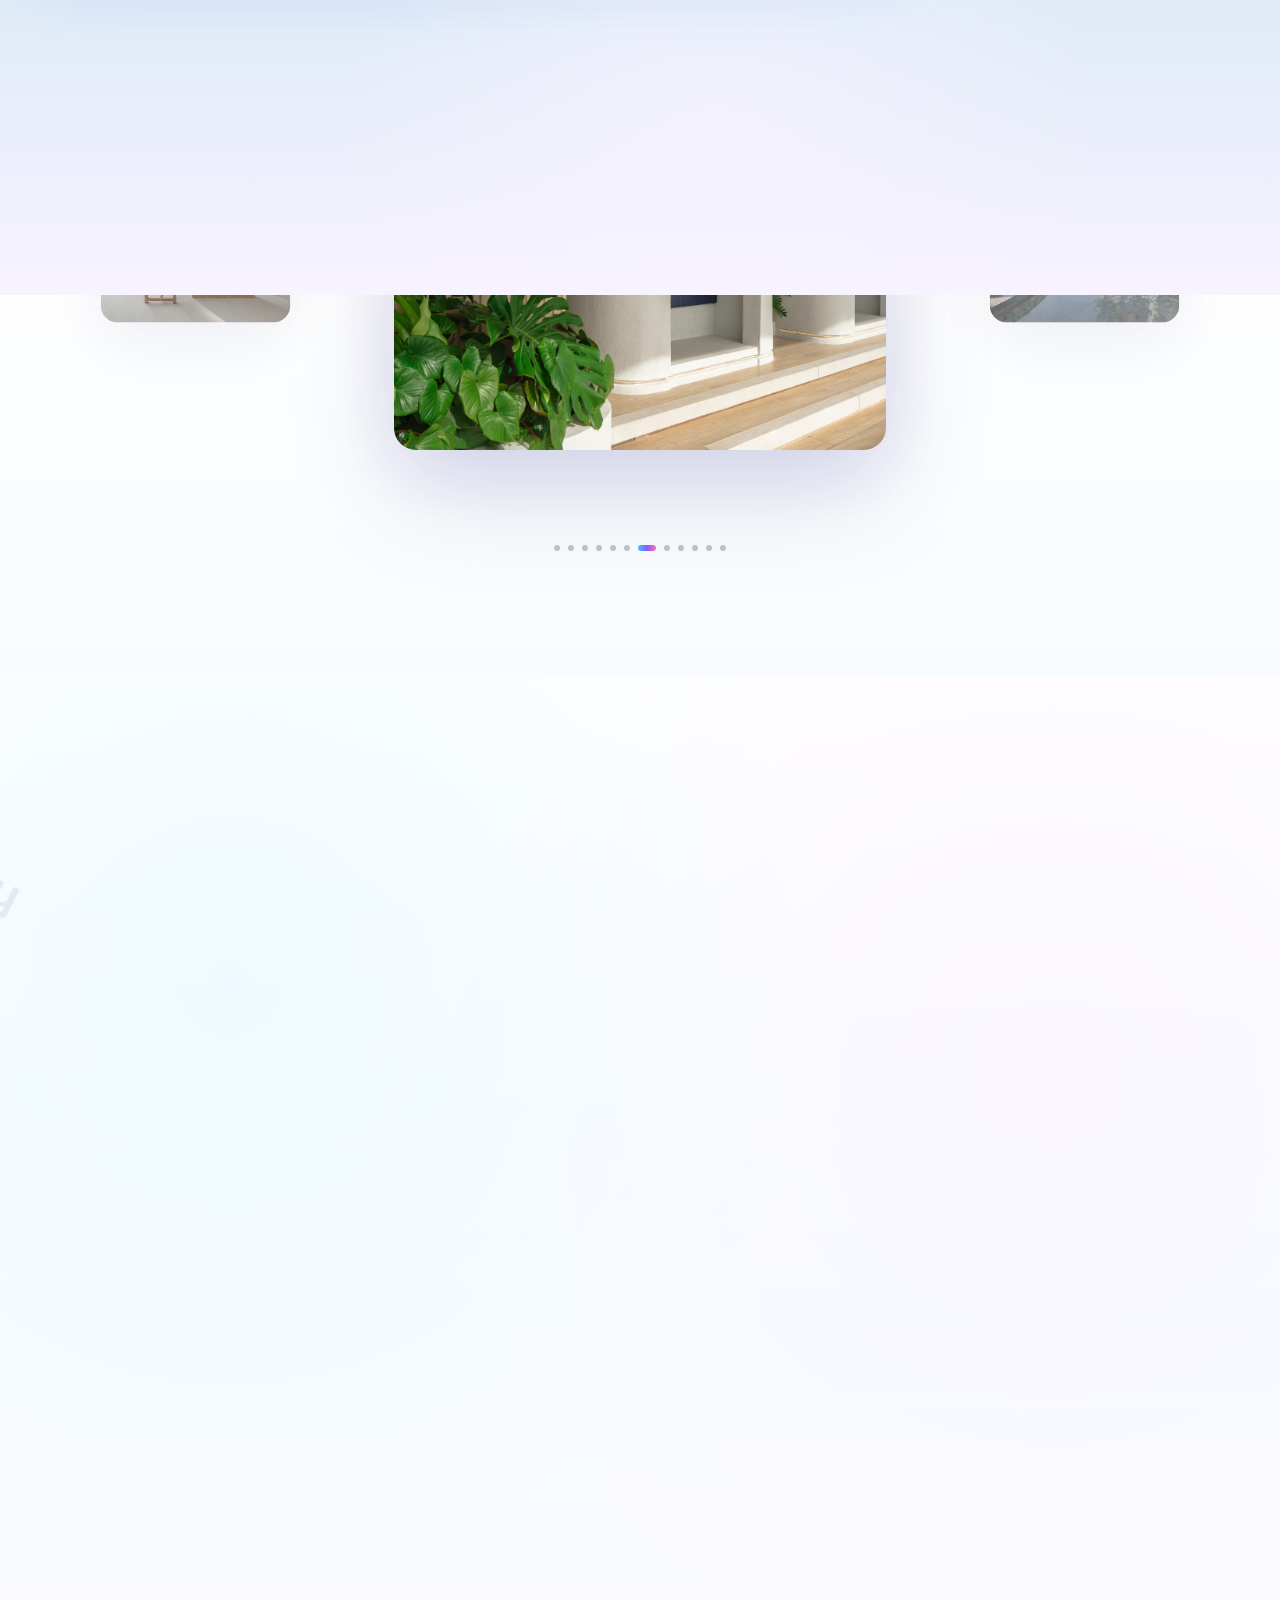
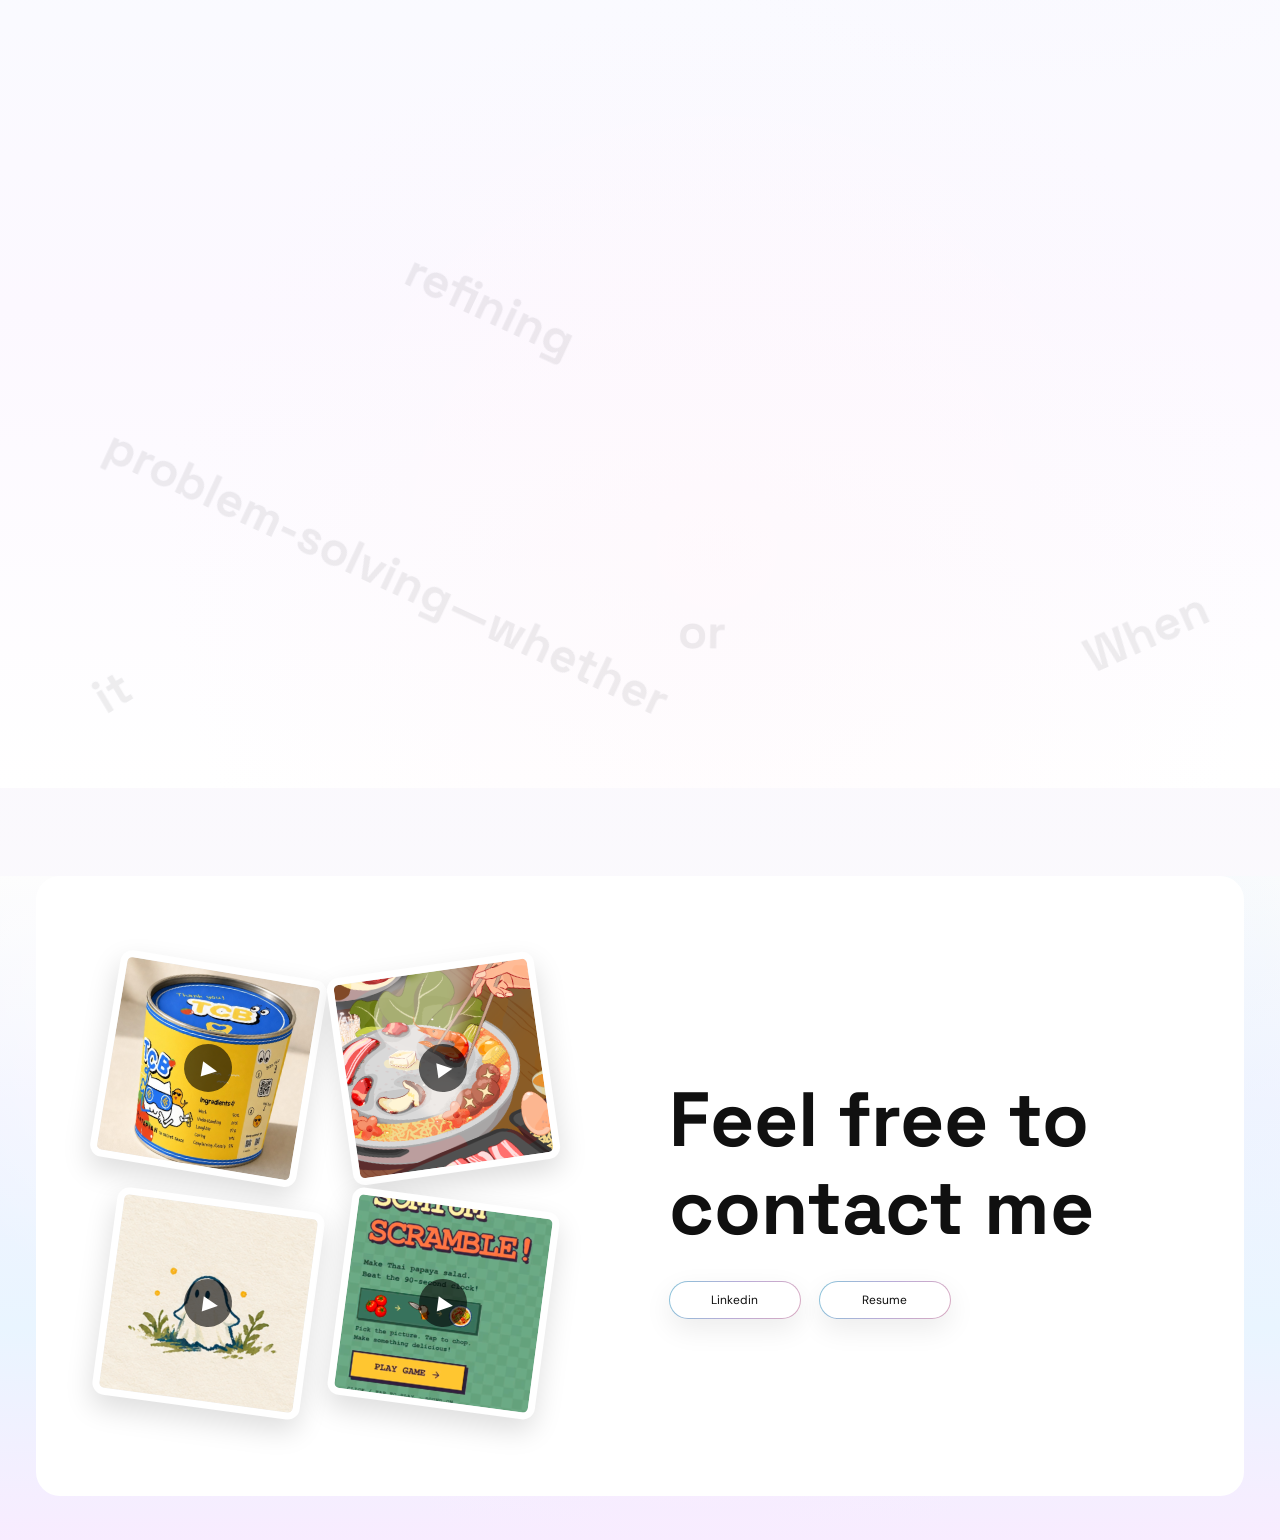
==== commit 84b39fad: "Update resume link" ====
--- a/human-omo claude02/index.html
+++ b/human-omo claude02/index.html
@@ -52,7 +52,7 @@
             </a>
           </div>
         </div>
-        <a class="nav-link" href="https://drive.google.com/file/d/1puTbi7d4yI_JUJCgYgfAr1UAvf_gmi9f/view?usp=drive_link" target="_blank" rel="noreferrer">Resume</a>
+        <a class="nav-link" href="https://drive.google.com/file/d/1kkb8WzNJ1483X98zJ_db0IReFlYFHBup/view?usp=sharing" target="_blank" rel="noreferrer">Resume</a>
       </nav>
     </header>
 
@@ -313,7 +313,7 @@
             <h2>Feel free to<br>contact me</h2>
             <div class="contact-actions">
               <a class="pill-button" href="https://www.linkedin.com/in/nophathai-vasasmith" target="_blank" rel="noreferrer">Linkedin</a>
-              <a class="pill-button" href="https://drive.google.com/file/d/1puTbi7d4yI_JUJCgYgfAr1UAvf_gmi9f/view?usp=drive_link" target="_blank" rel="noreferrer">Resume</a>
+              <a class="pill-button" href="https://drive.google.com/file/d/1kkb8WzNJ1483X98zJ_db0IReFlYFHBup/view?usp=sharing" target="_blank" rel="noreferrer">Resume</a>
             </div>
           </div>
         </section>
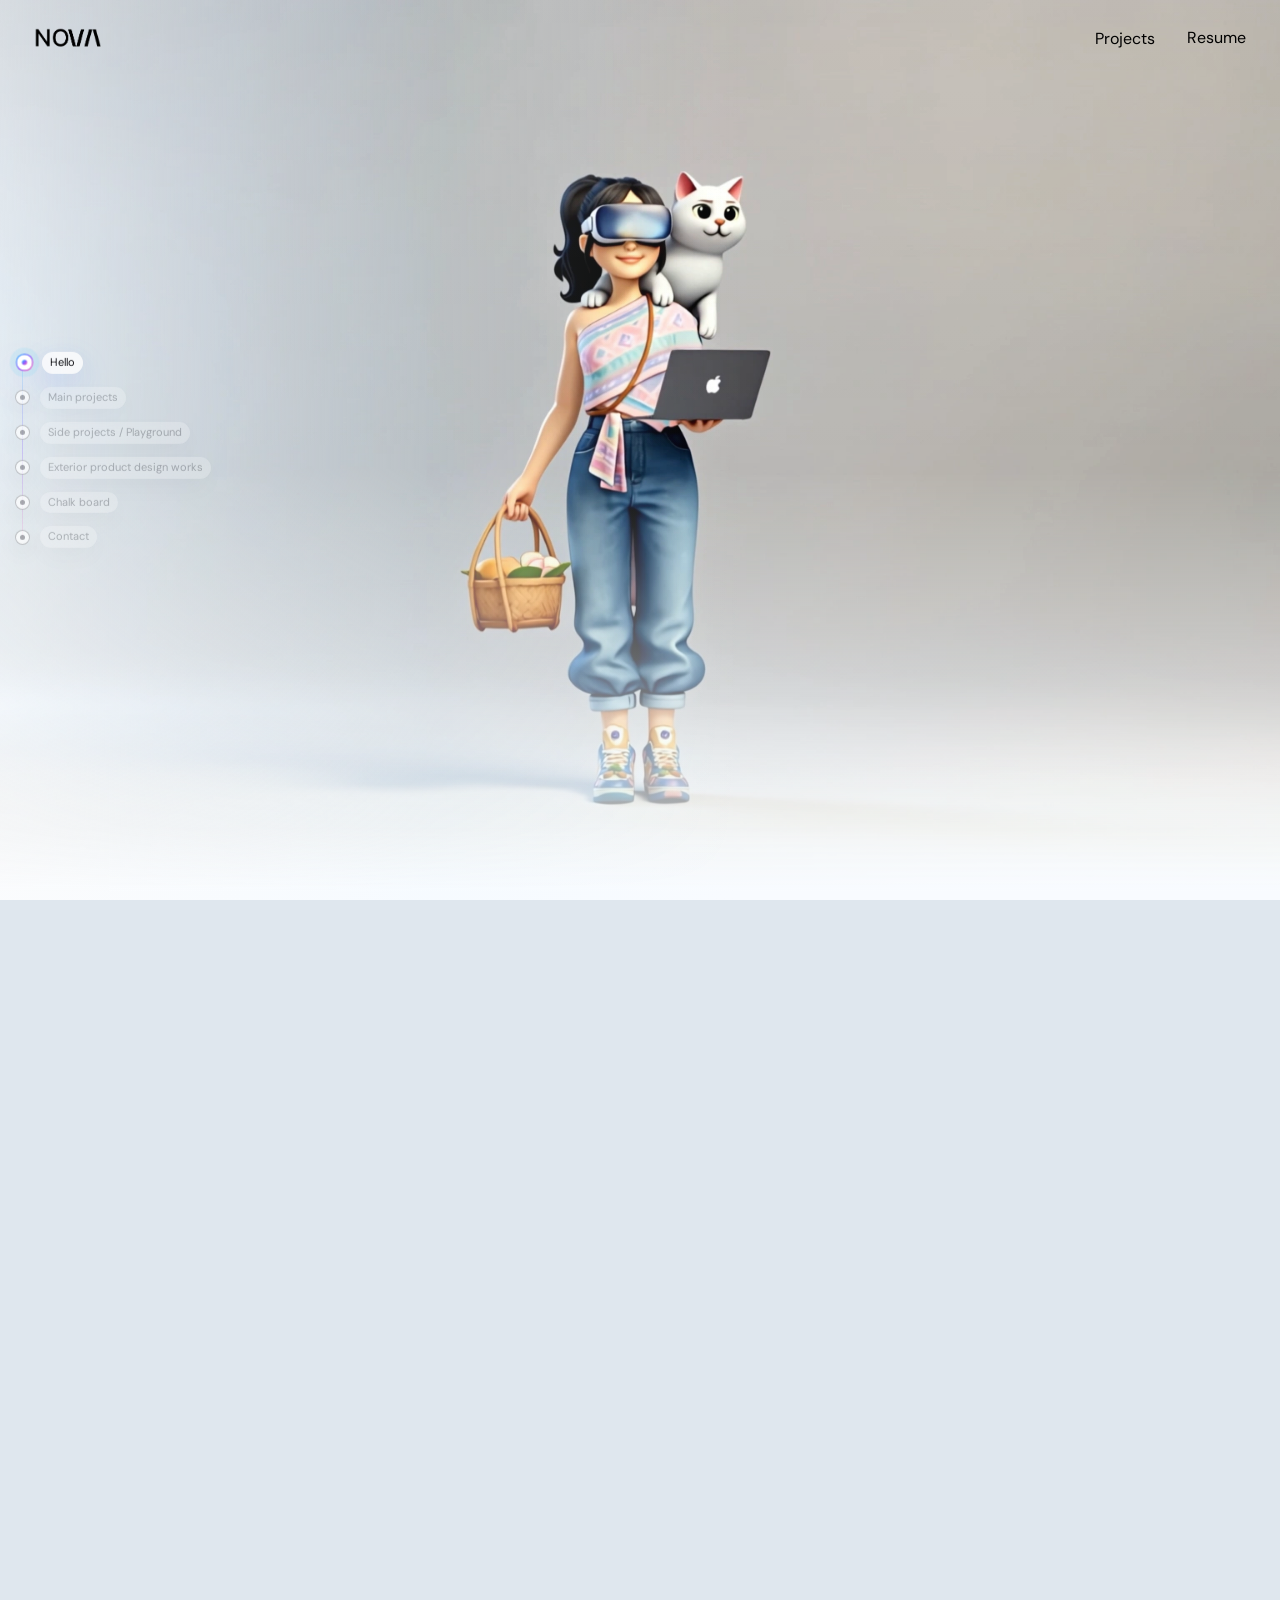
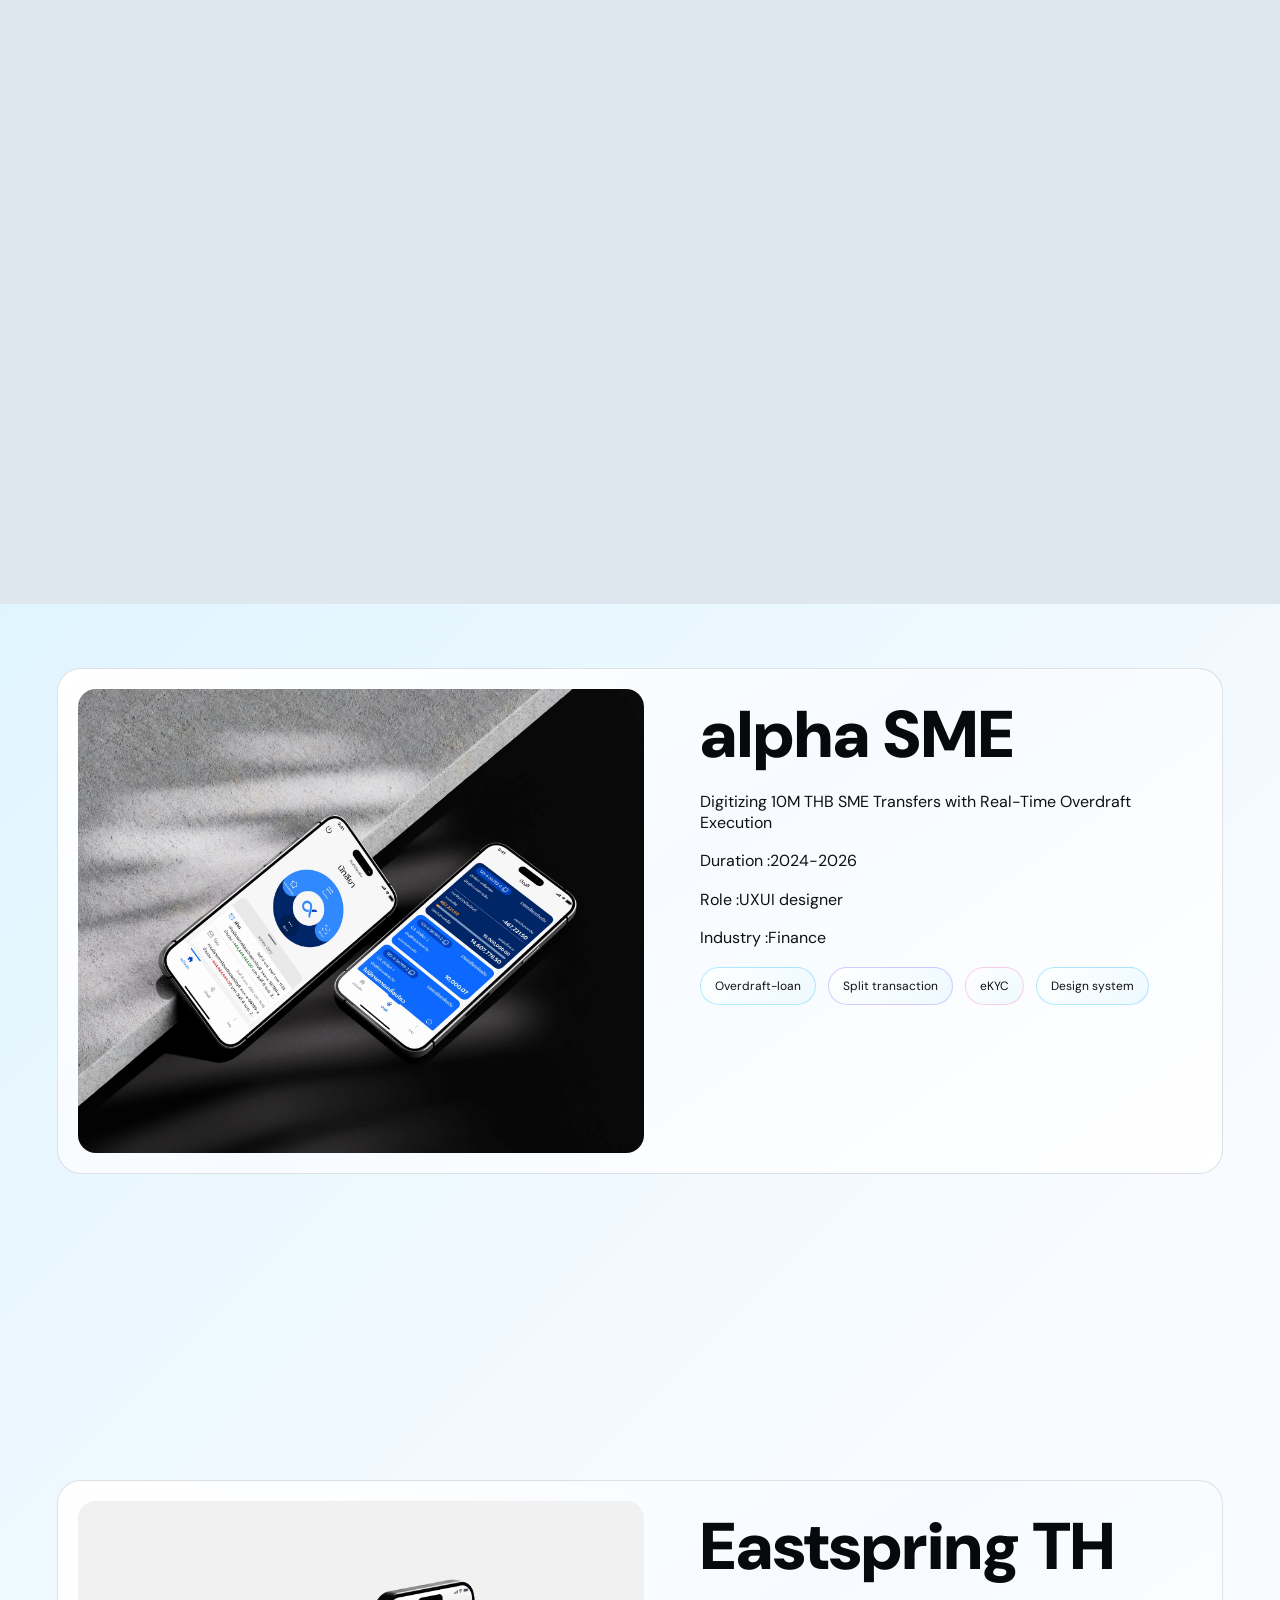
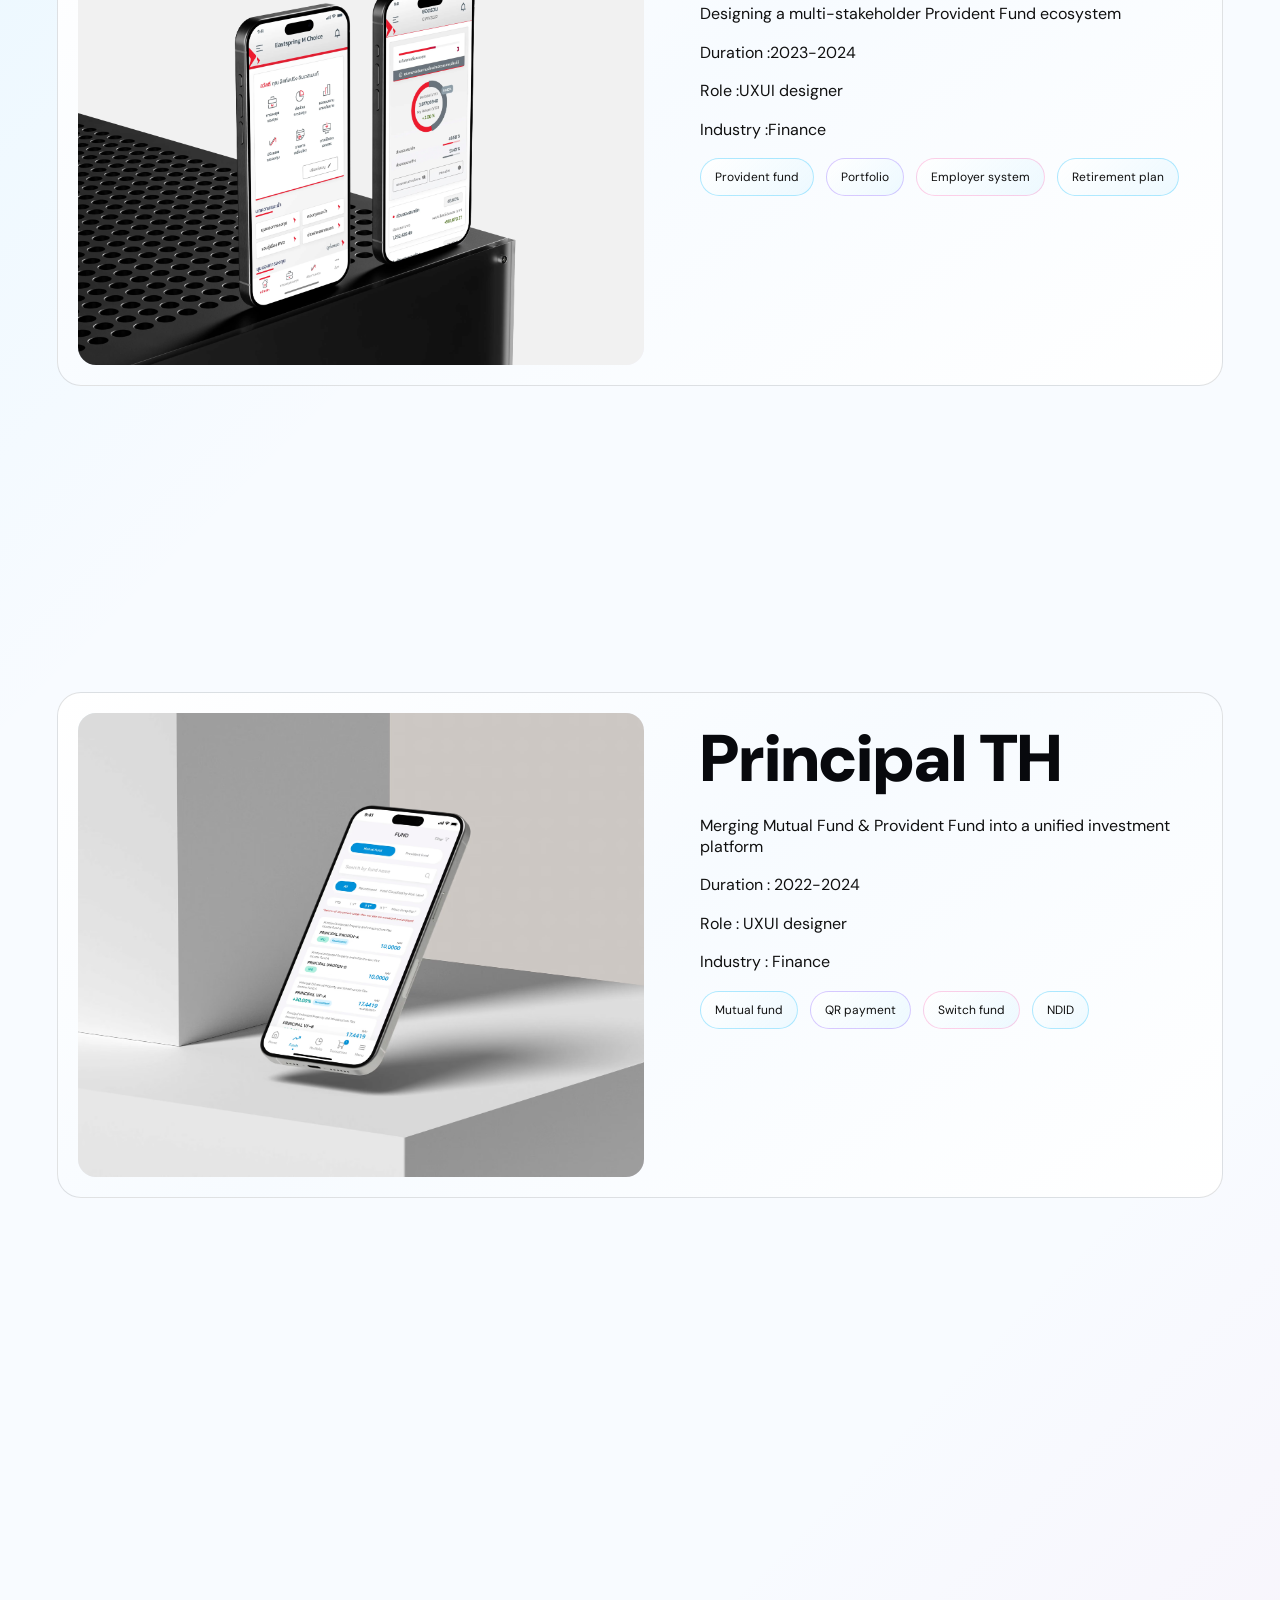
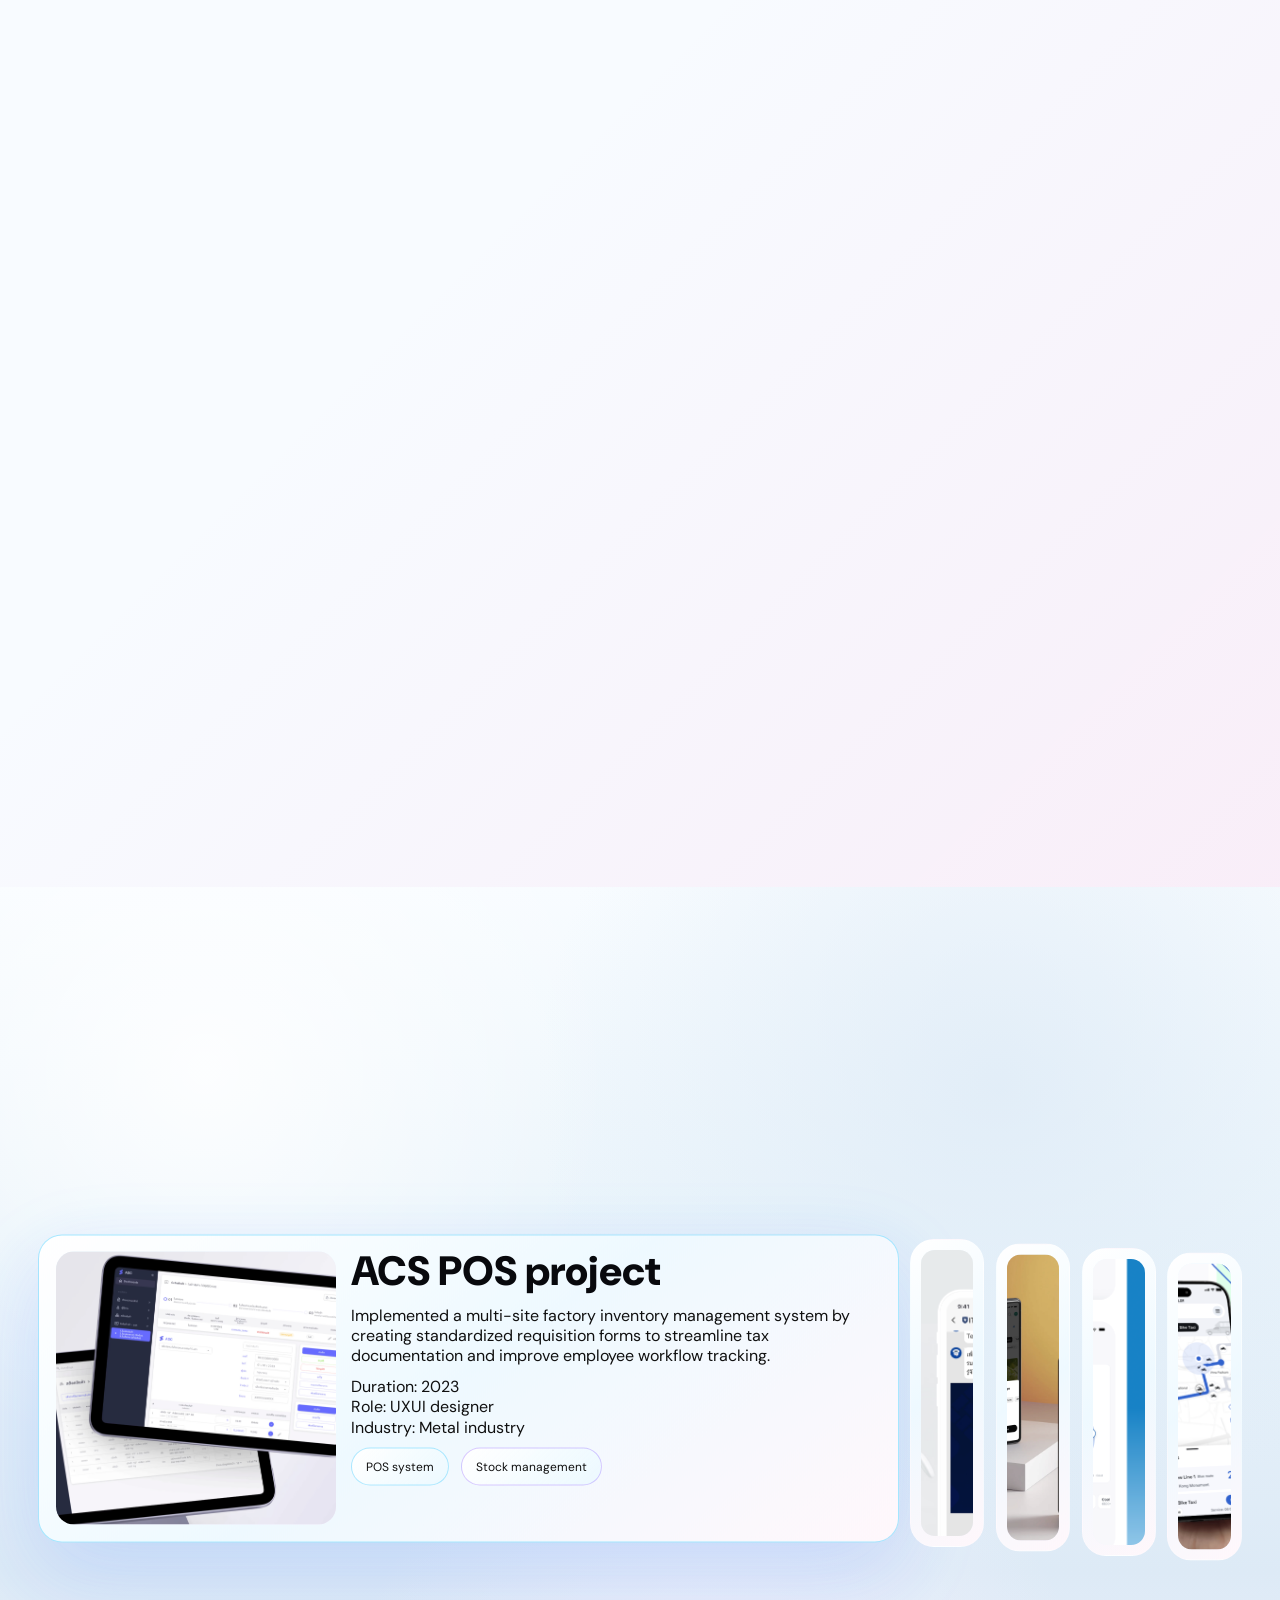
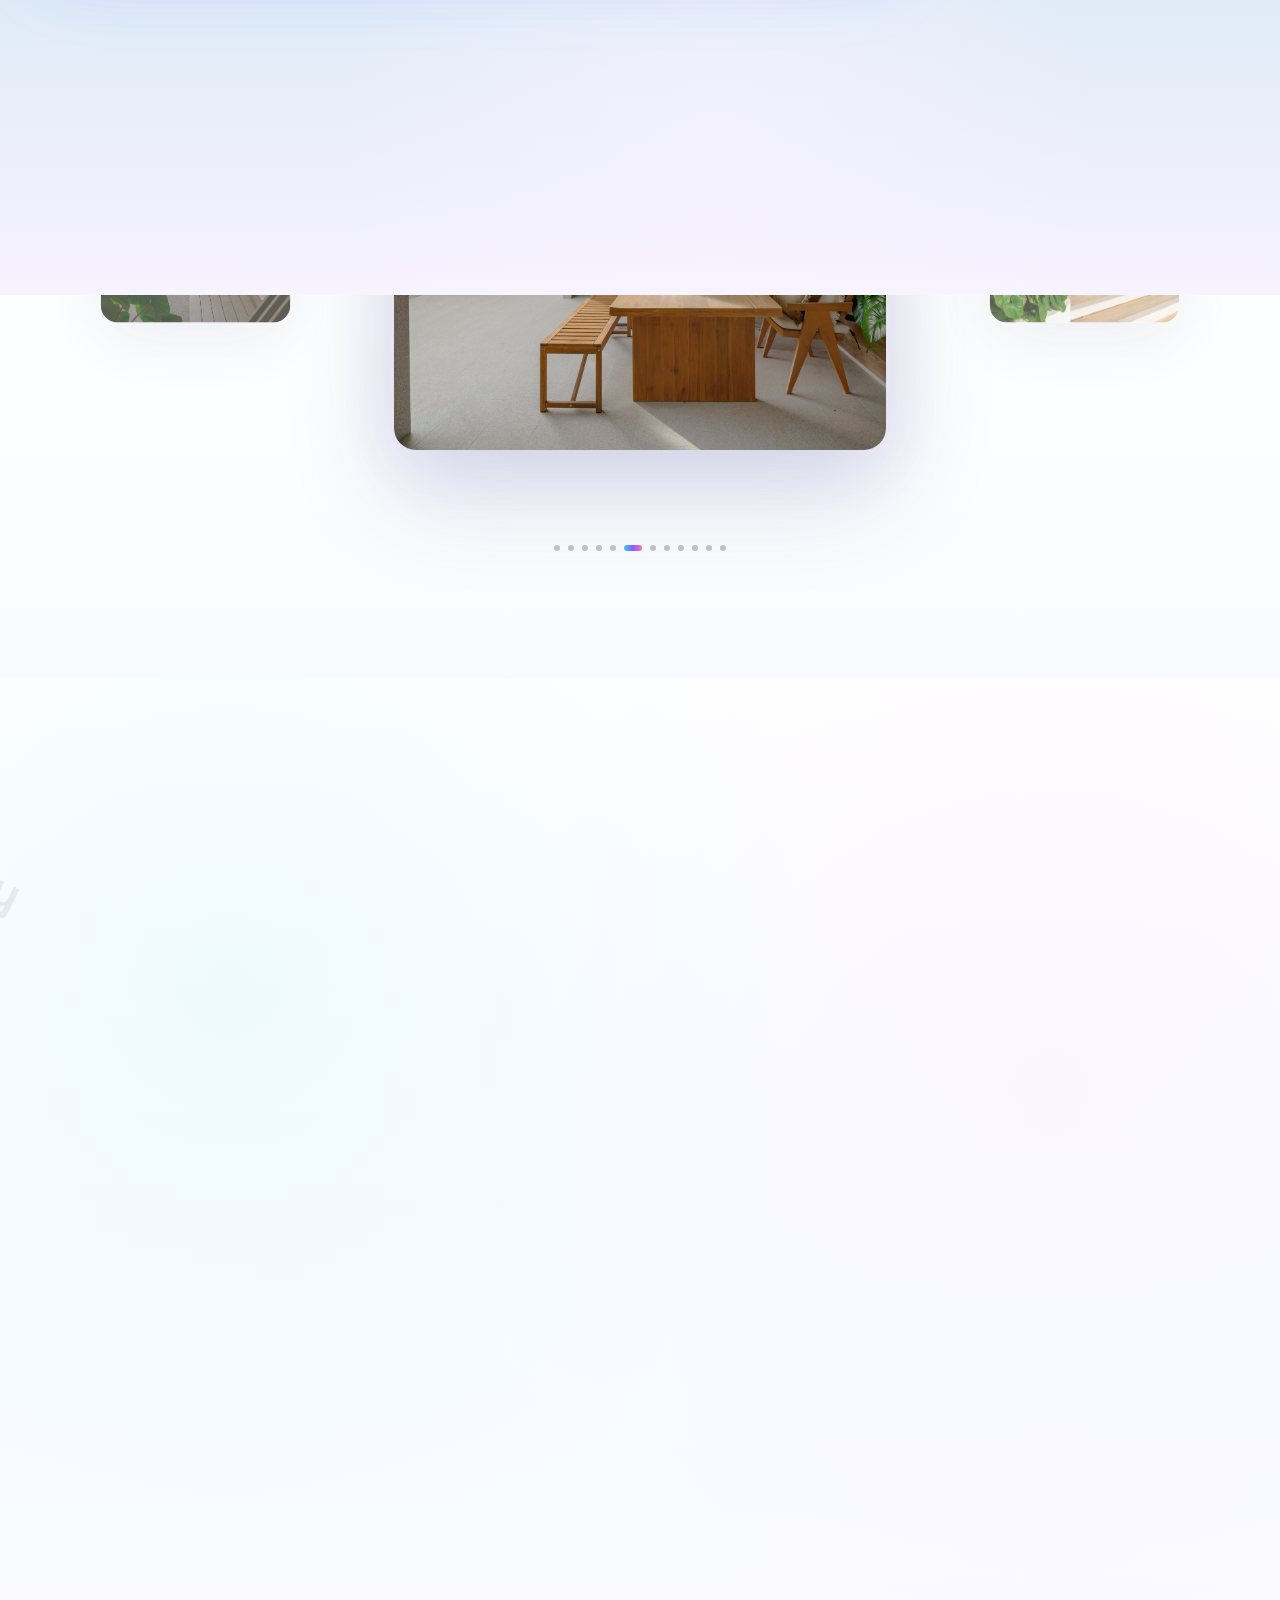
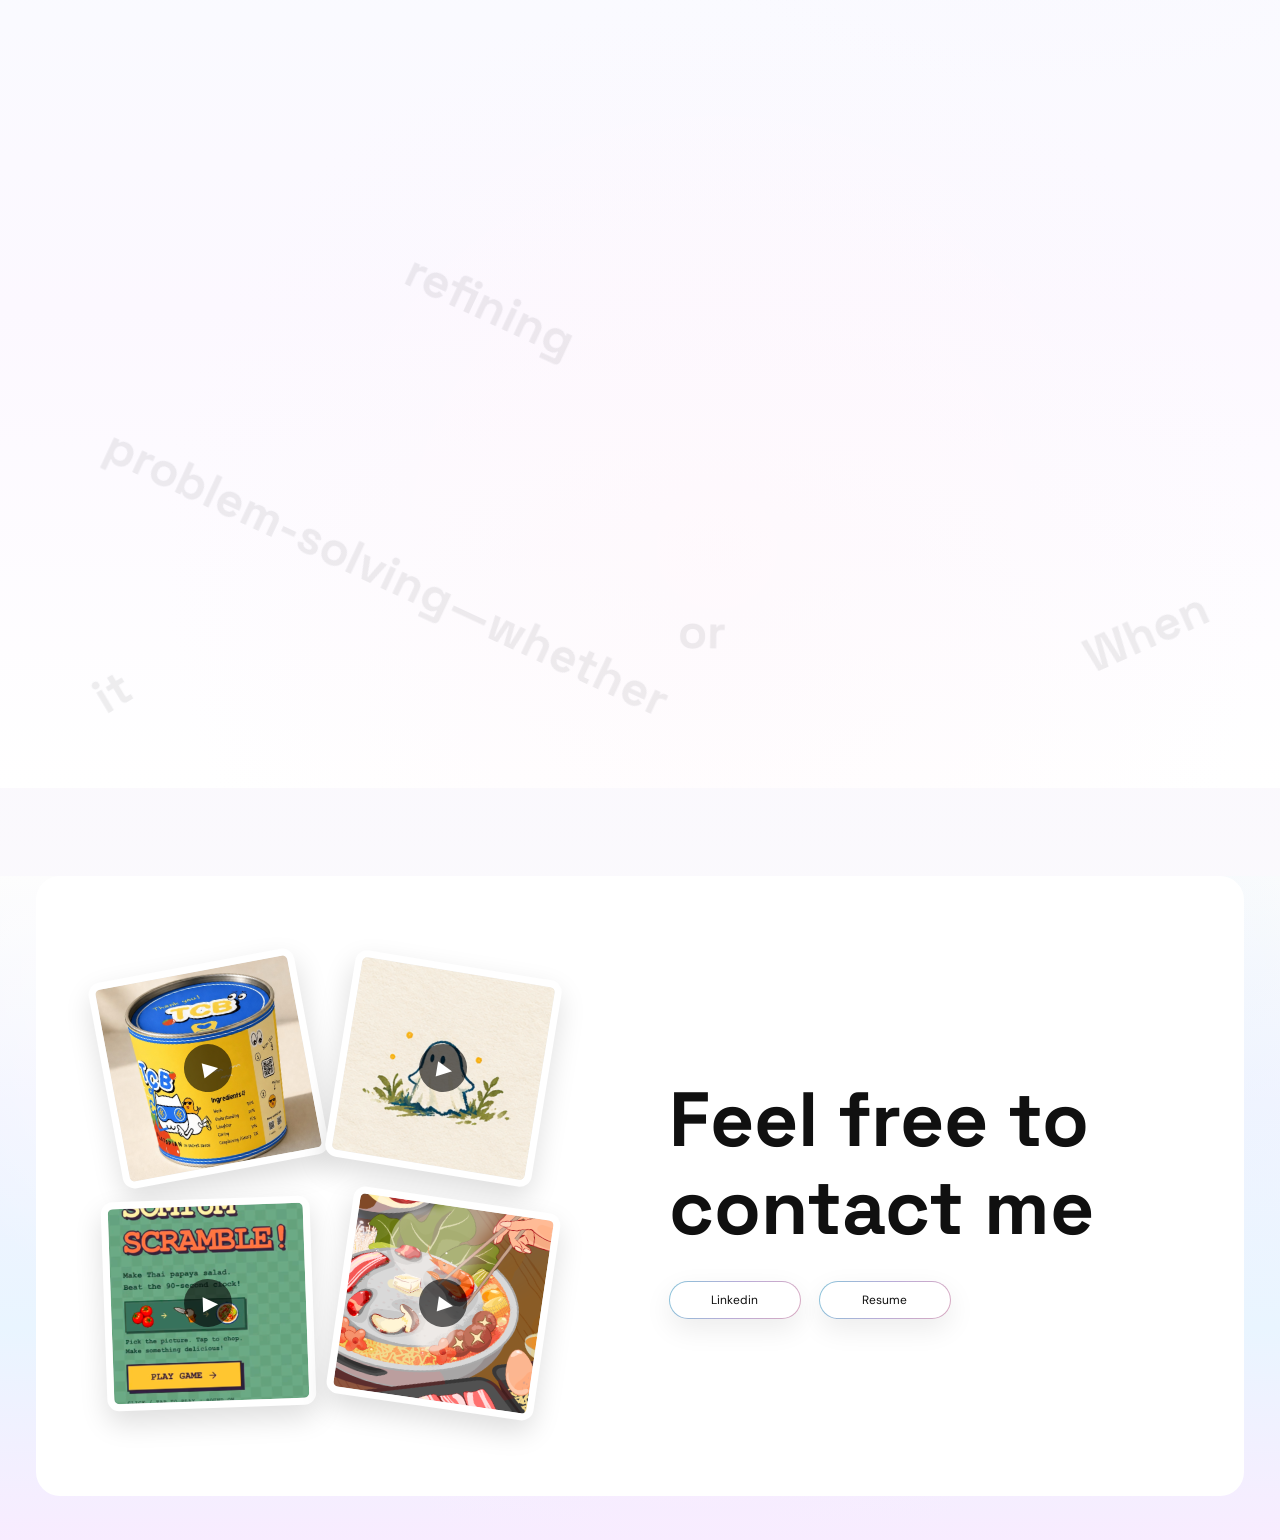
==== commit 591625bc: "Update alpha SME duration to 2024-2026" ====
--- a/human-omo claude02/index.html
+++ b/human-omo claude02/index.html
@@ -111,7 +111,7 @@
             <div class="project-info">
               <h2>alpha SME</h2>
               <p>Digitizing 10M THB SME Transfers with Real-Time Overdraft Execution</p>
-              <p>Duration :2024-present</p>
+              <p>Duration :2024-2026</p>
               <p>Role :UXUI designer</p>
               <p>Industry :Finance</p>
               <div class="tags">
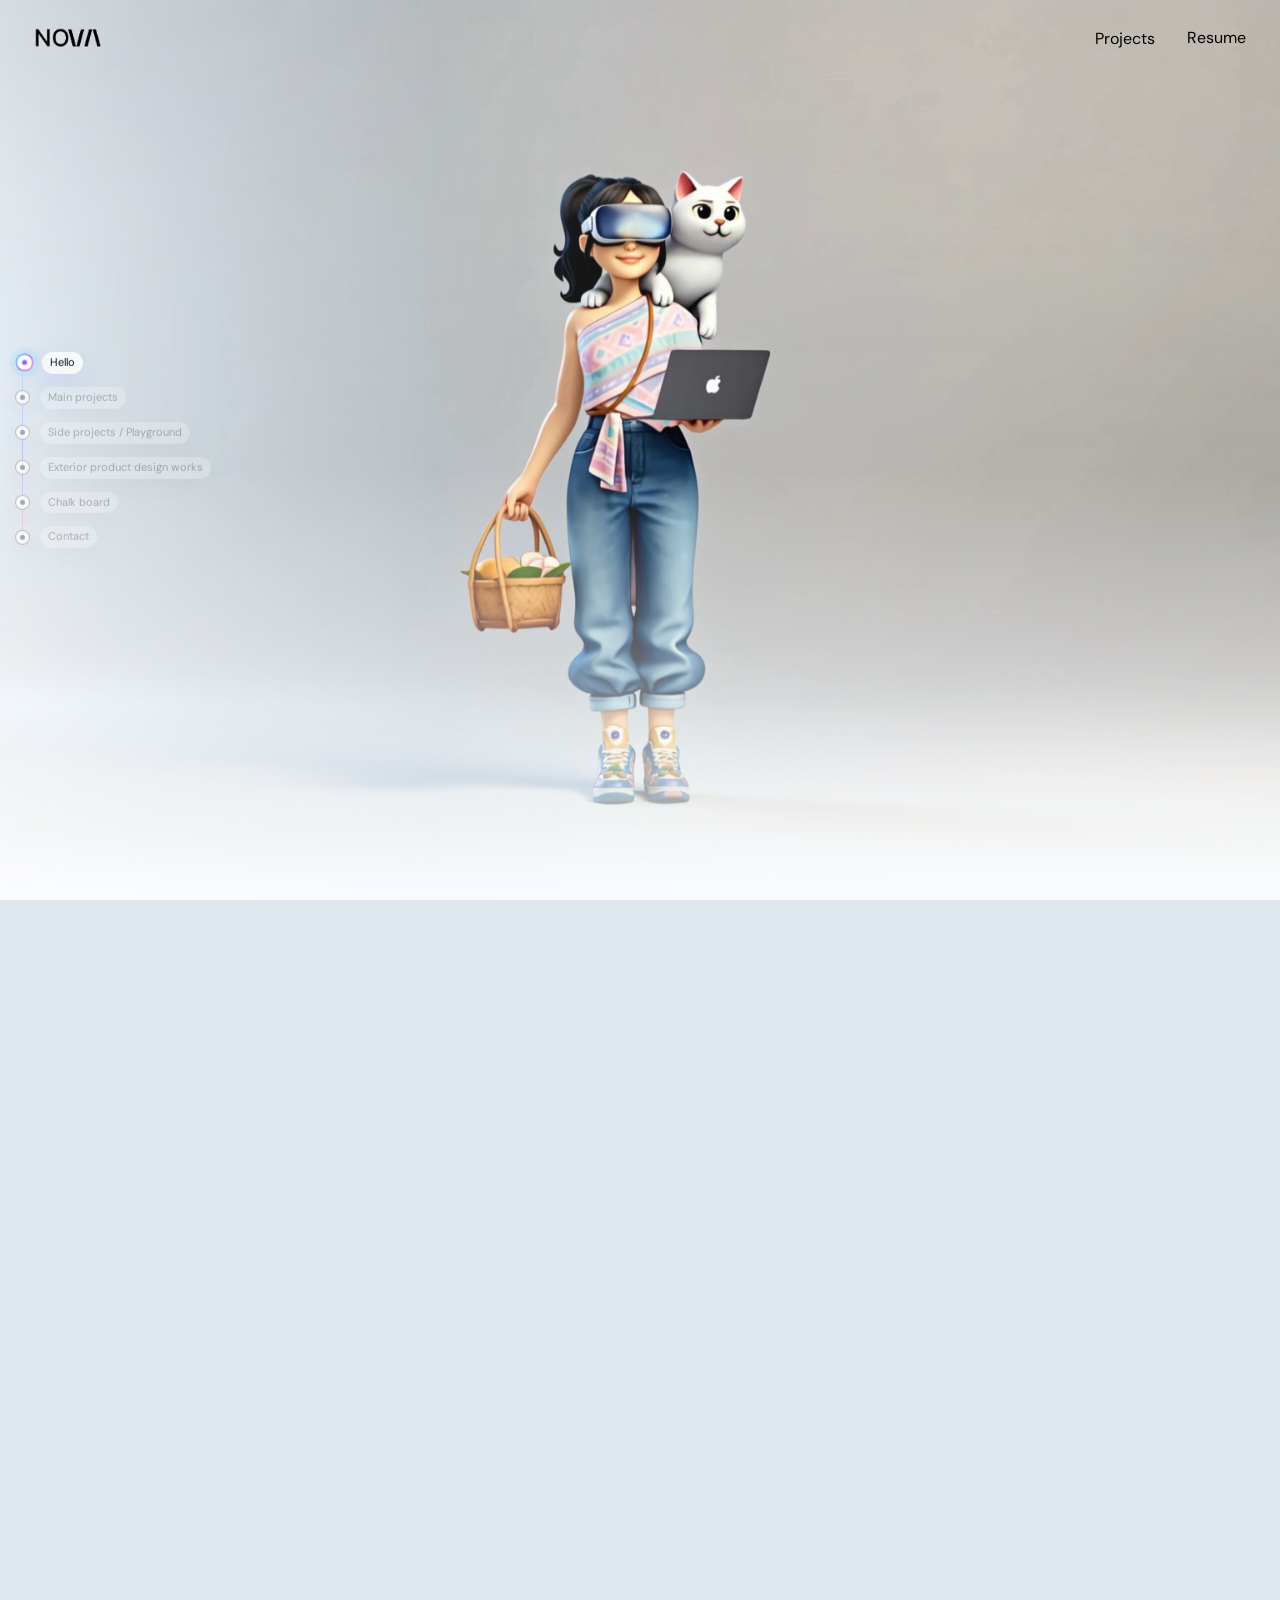
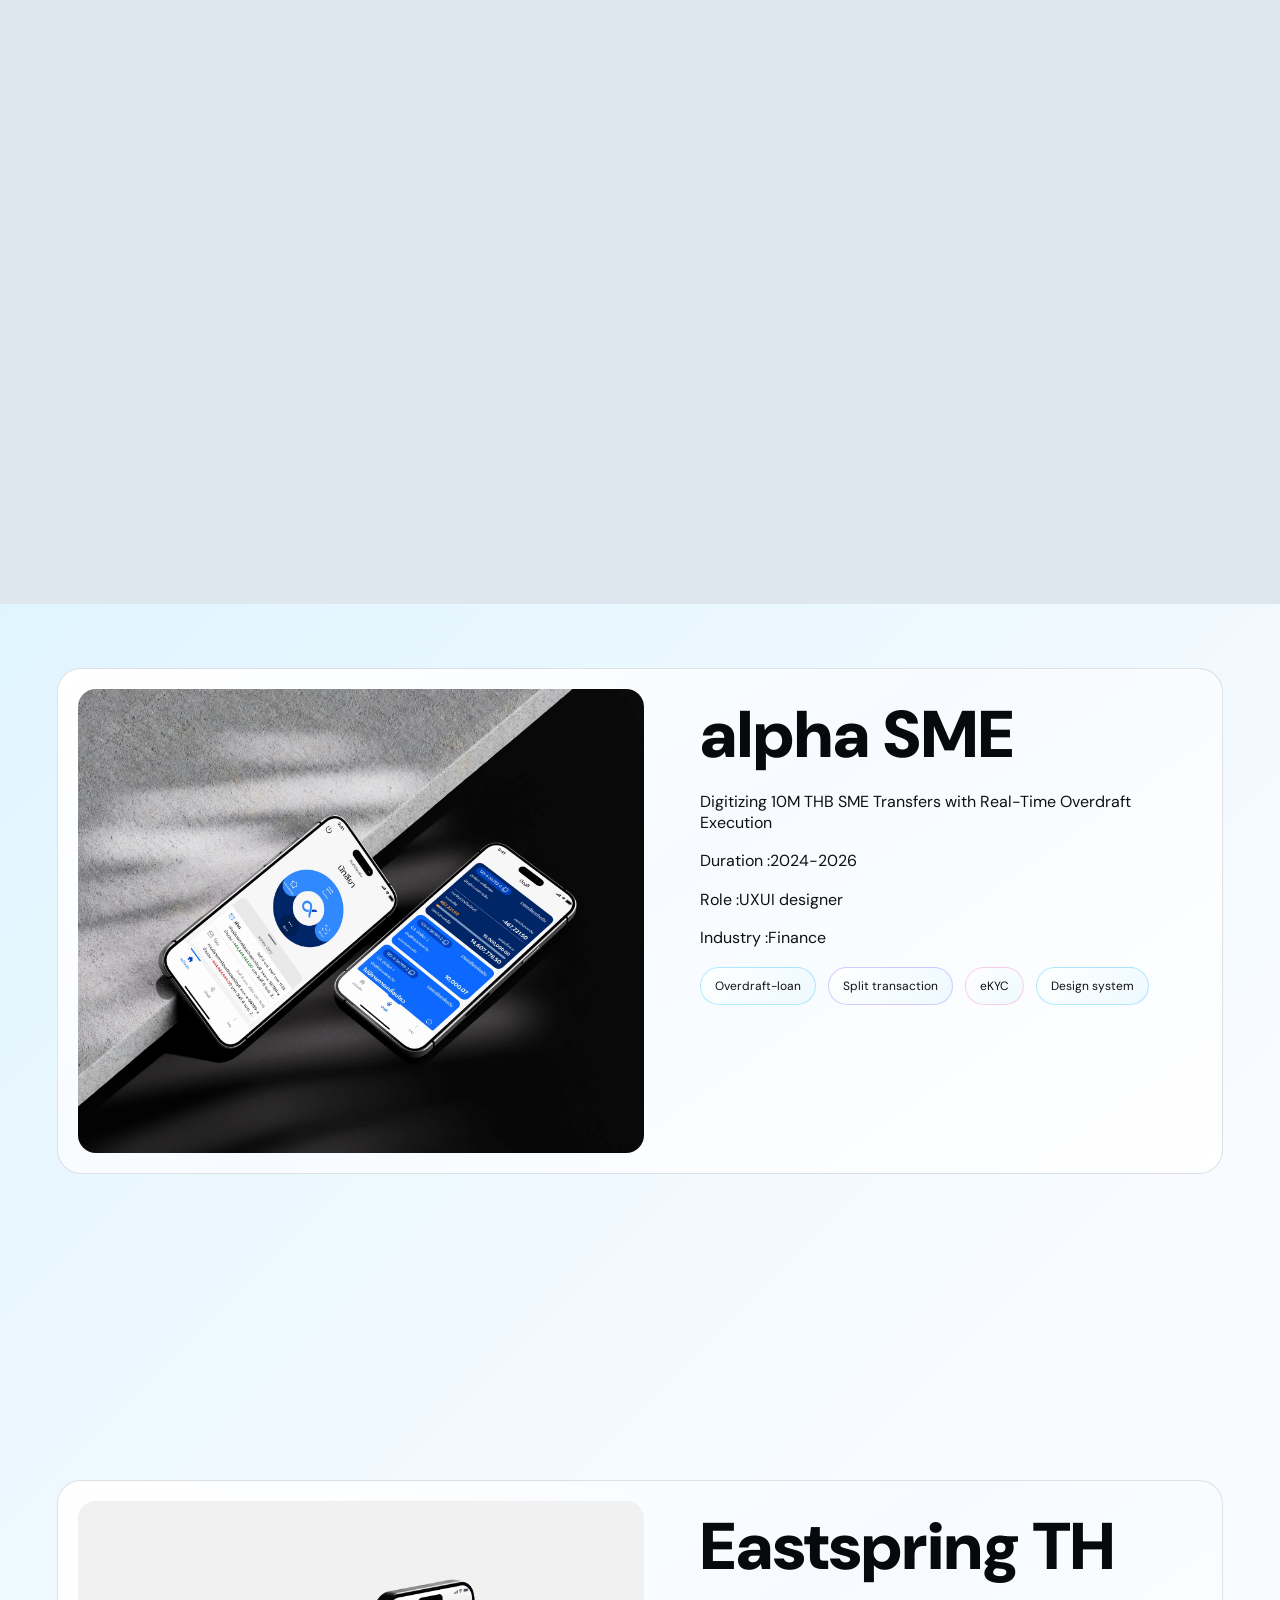
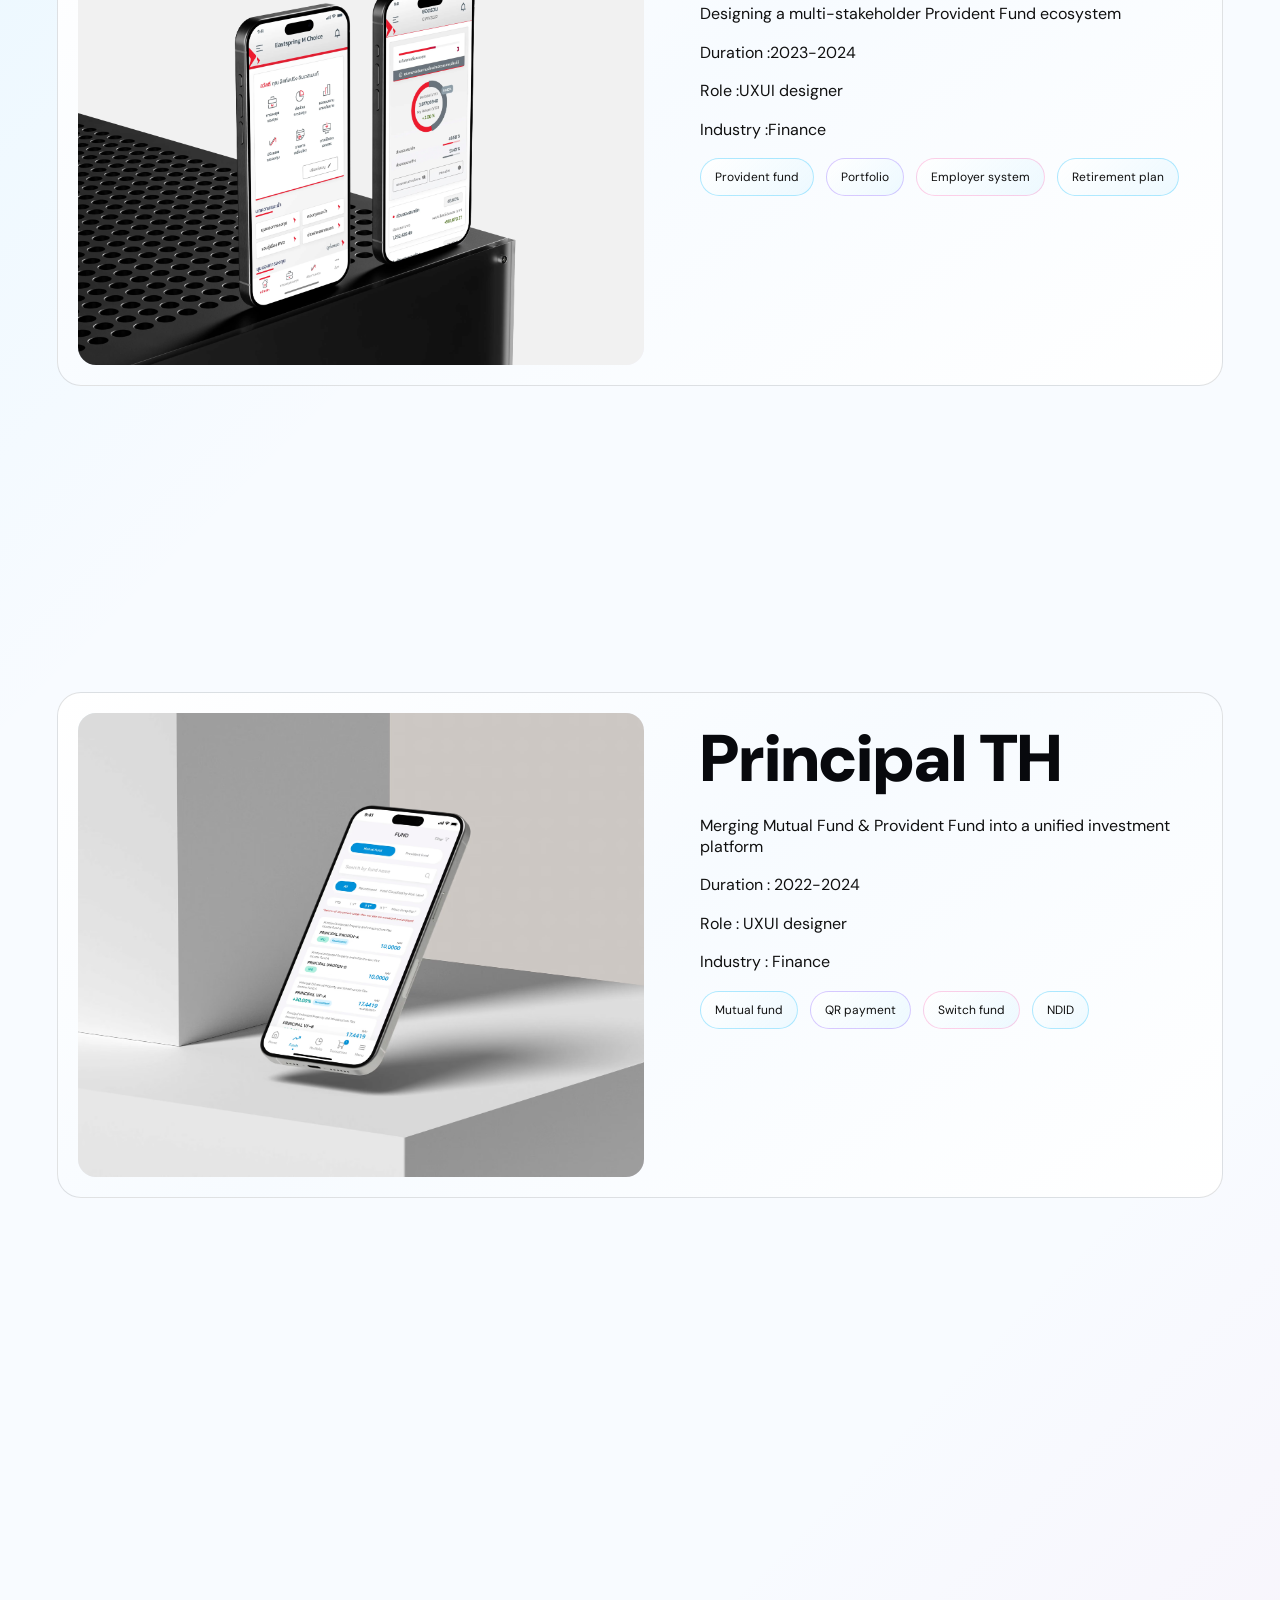
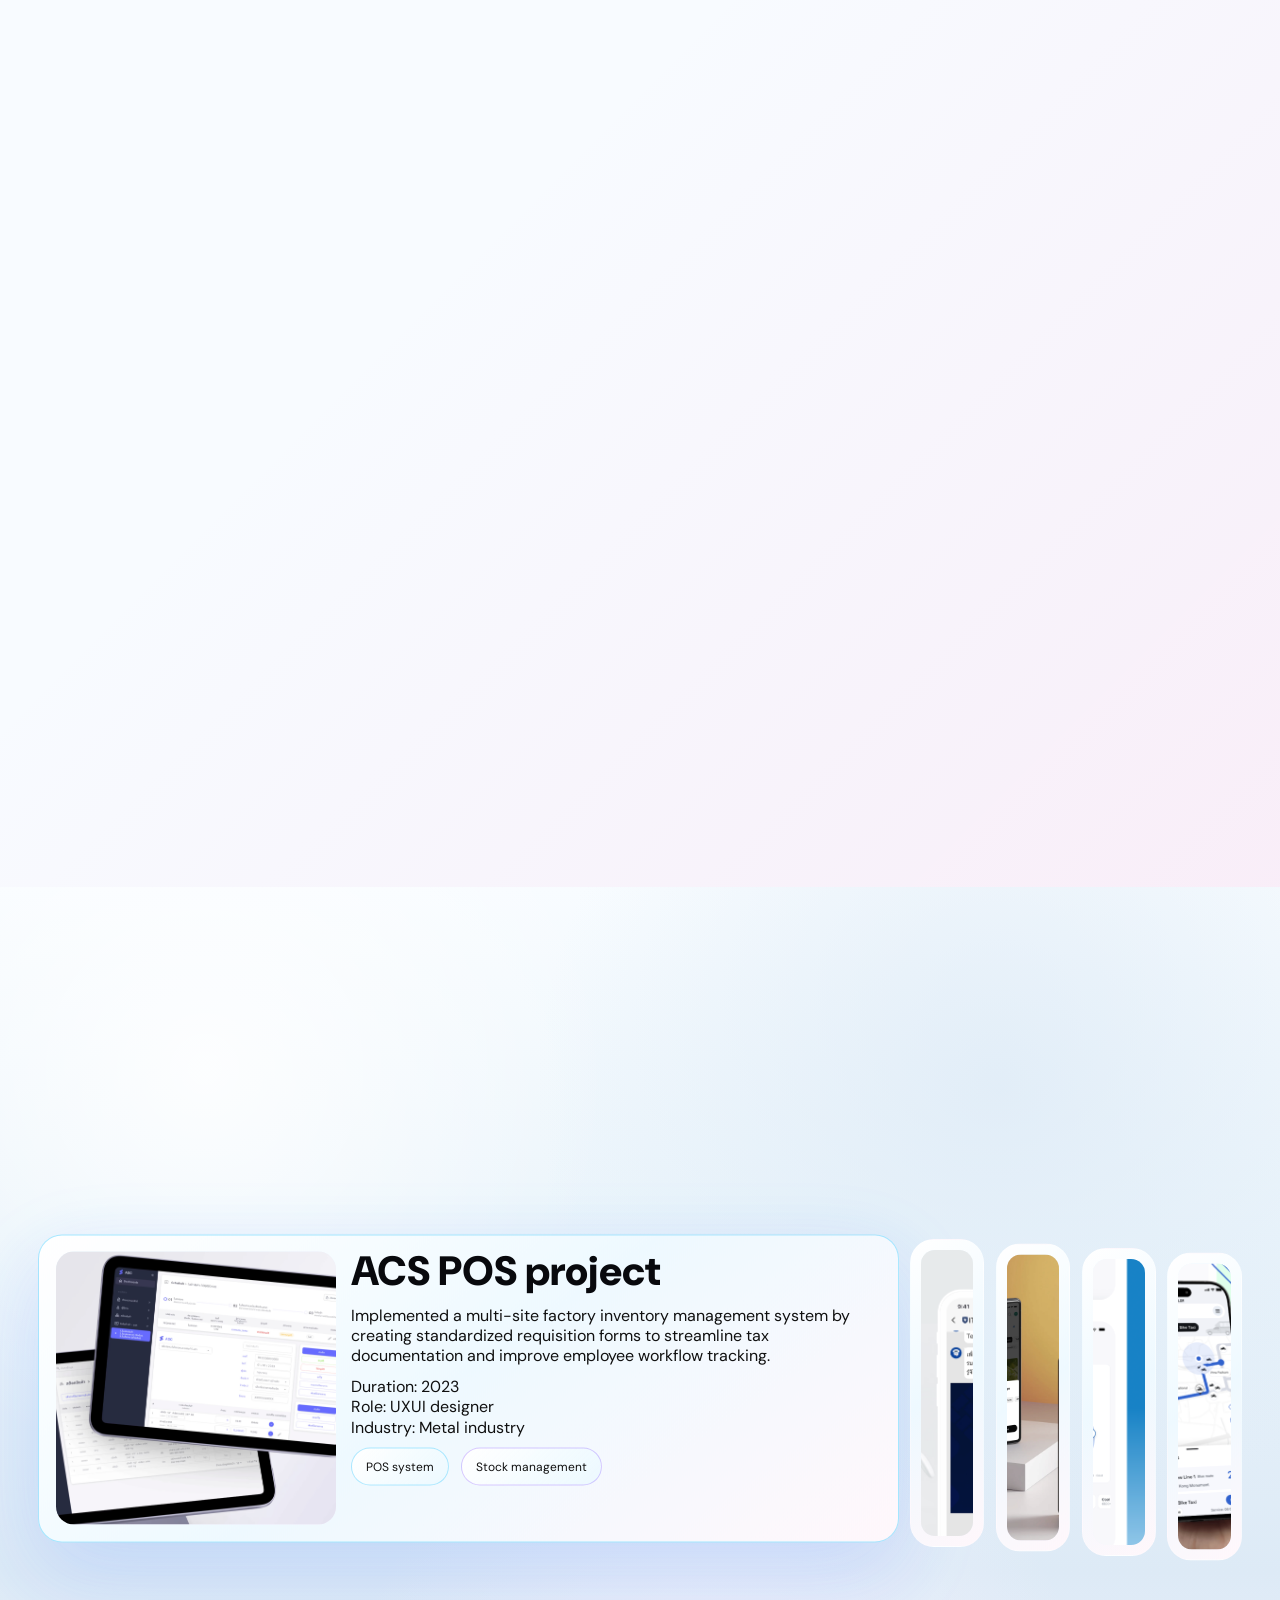
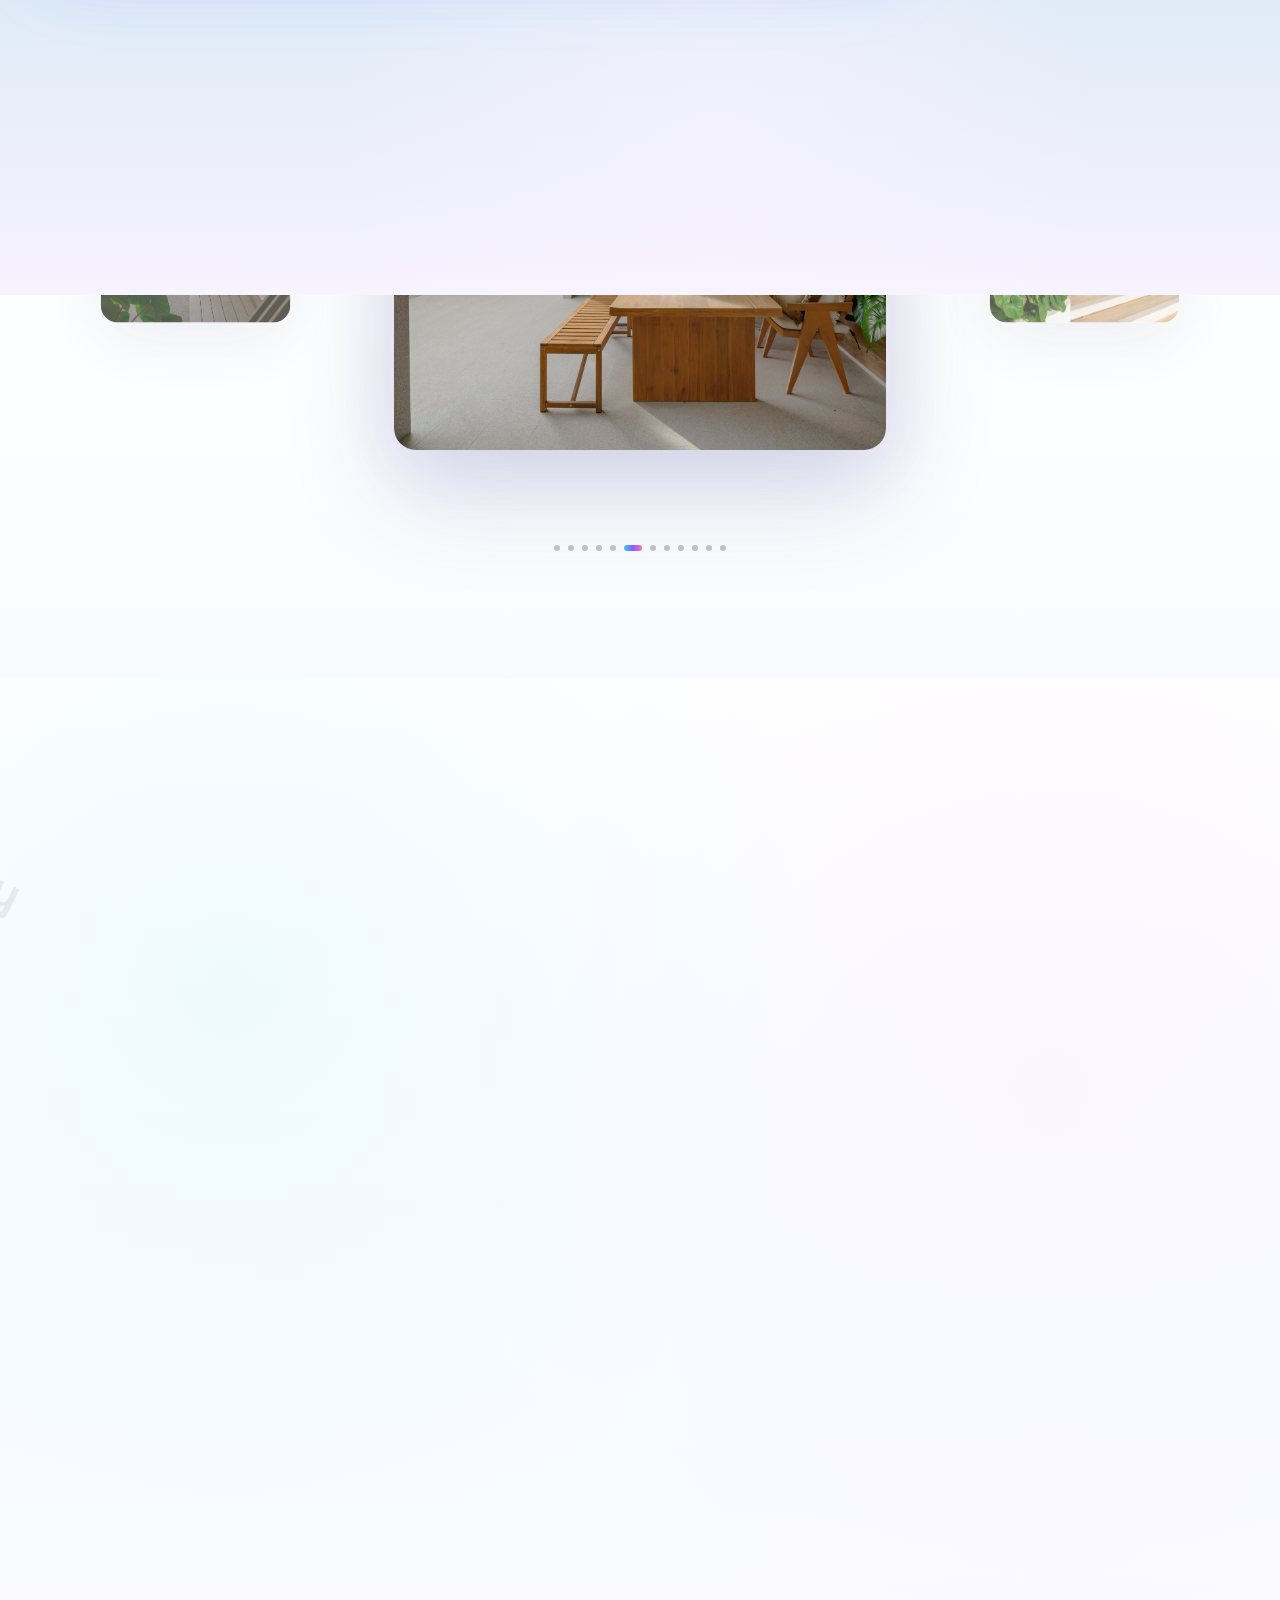
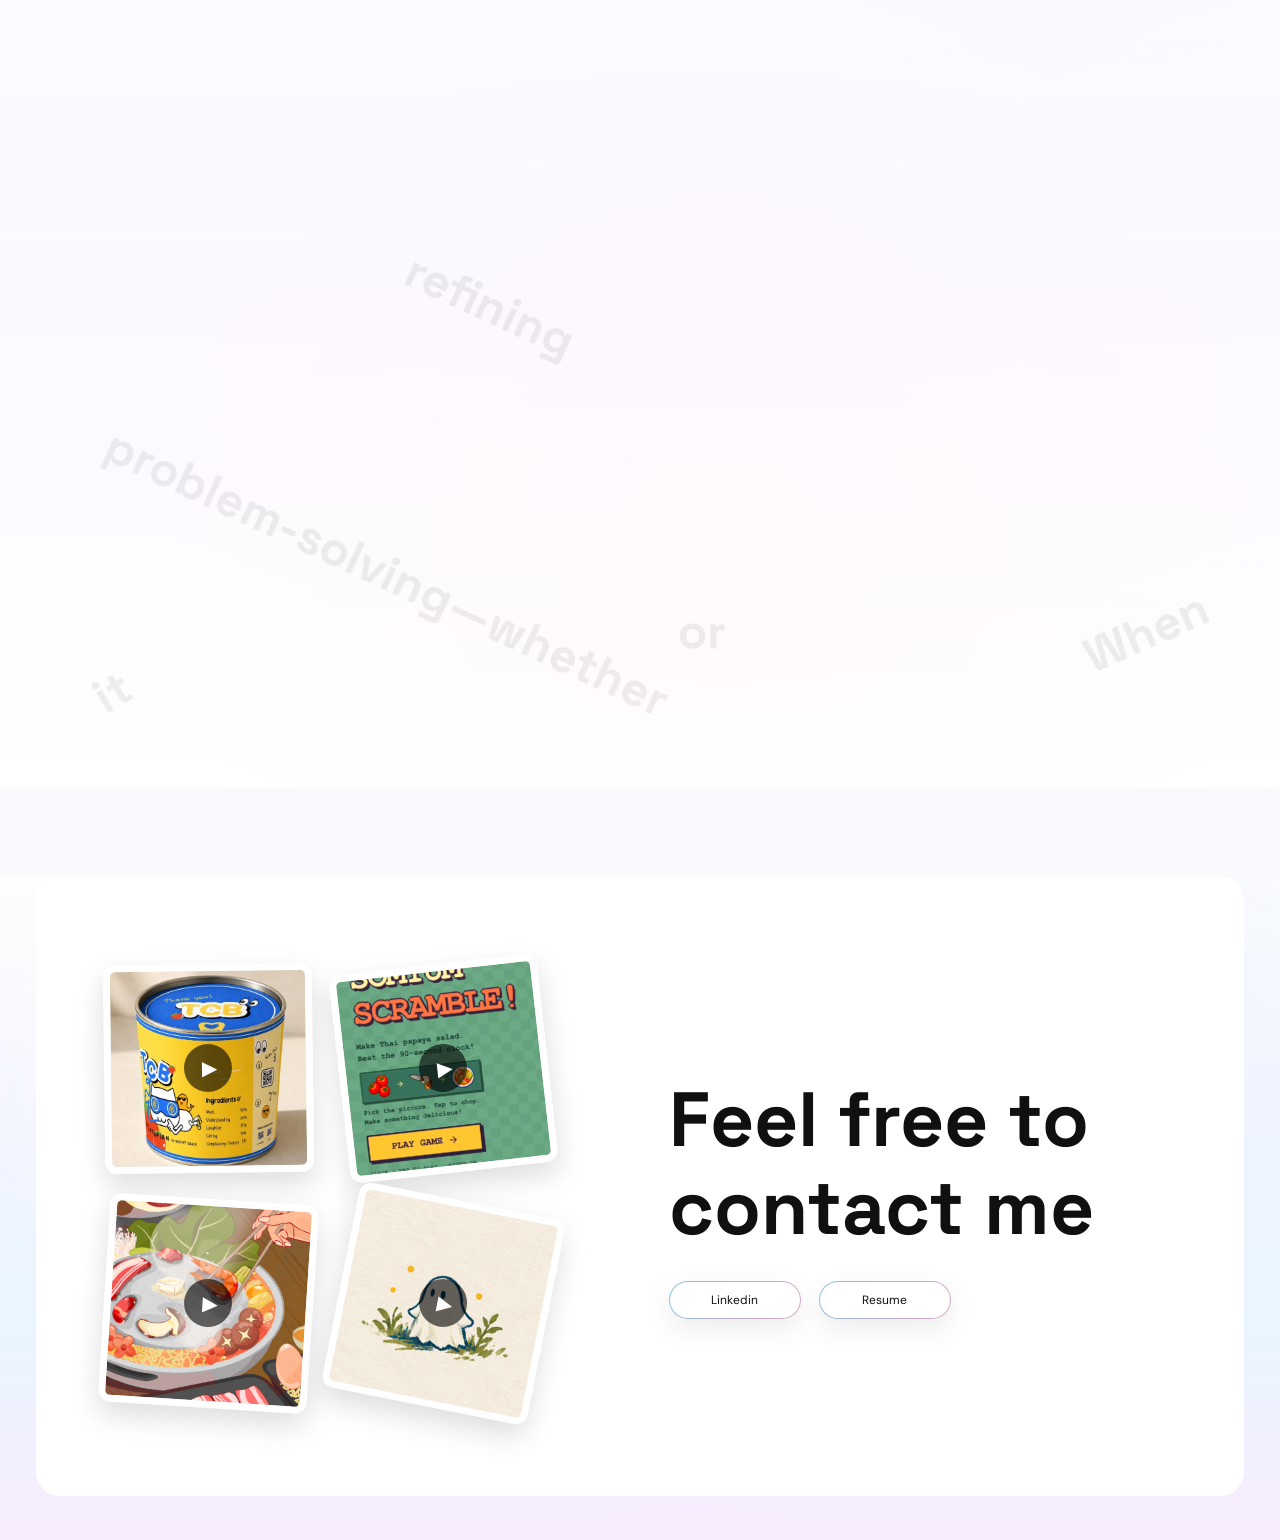
==== commit befcc211: "Replace resume link with latest document" ====
--- a/human-omo claude02/index.html
+++ b/human-omo claude02/index.html
@@ -52,7 +52,7 @@
             </a>
           </div>
         </div>
-        <a class="nav-link" href="https://drive.google.com/file/d/1kkb8WzNJ1483X98zJ_db0IReFlYFHBup/view?usp=sharing" target="_blank" rel="noreferrer">Resume</a>
+        <a class="nav-link" href="https://drive.google.com/file/d/11jVBkH4d5TSqaatoalw0Vr3D0FZD5fwm/view?usp=sharing" target="_blank" rel="noreferrer">Resume</a>
       </nav>
     </header>
 
@@ -313,7 +313,7 @@
             <h2>Feel free to<br>contact me</h2>
             <div class="contact-actions">
               <a class="pill-button" href="https://www.linkedin.com/in/nophathai-vasasmith" target="_blank" rel="noreferrer">Linkedin</a>
-              <a class="pill-button" href="https://drive.google.com/file/d/1kkb8WzNJ1483X98zJ_db0IReFlYFHBup/view?usp=sharing" target="_blank" rel="noreferrer">Resume</a>
+              <a class="pill-button" href="https://drive.google.com/file/d/11jVBkH4d5TSqaatoalw0Vr3D0FZD5fwm/view?usp=sharing" target="_blank" rel="noreferrer">Resume</a>
             </div>
           </div>
         </section>
